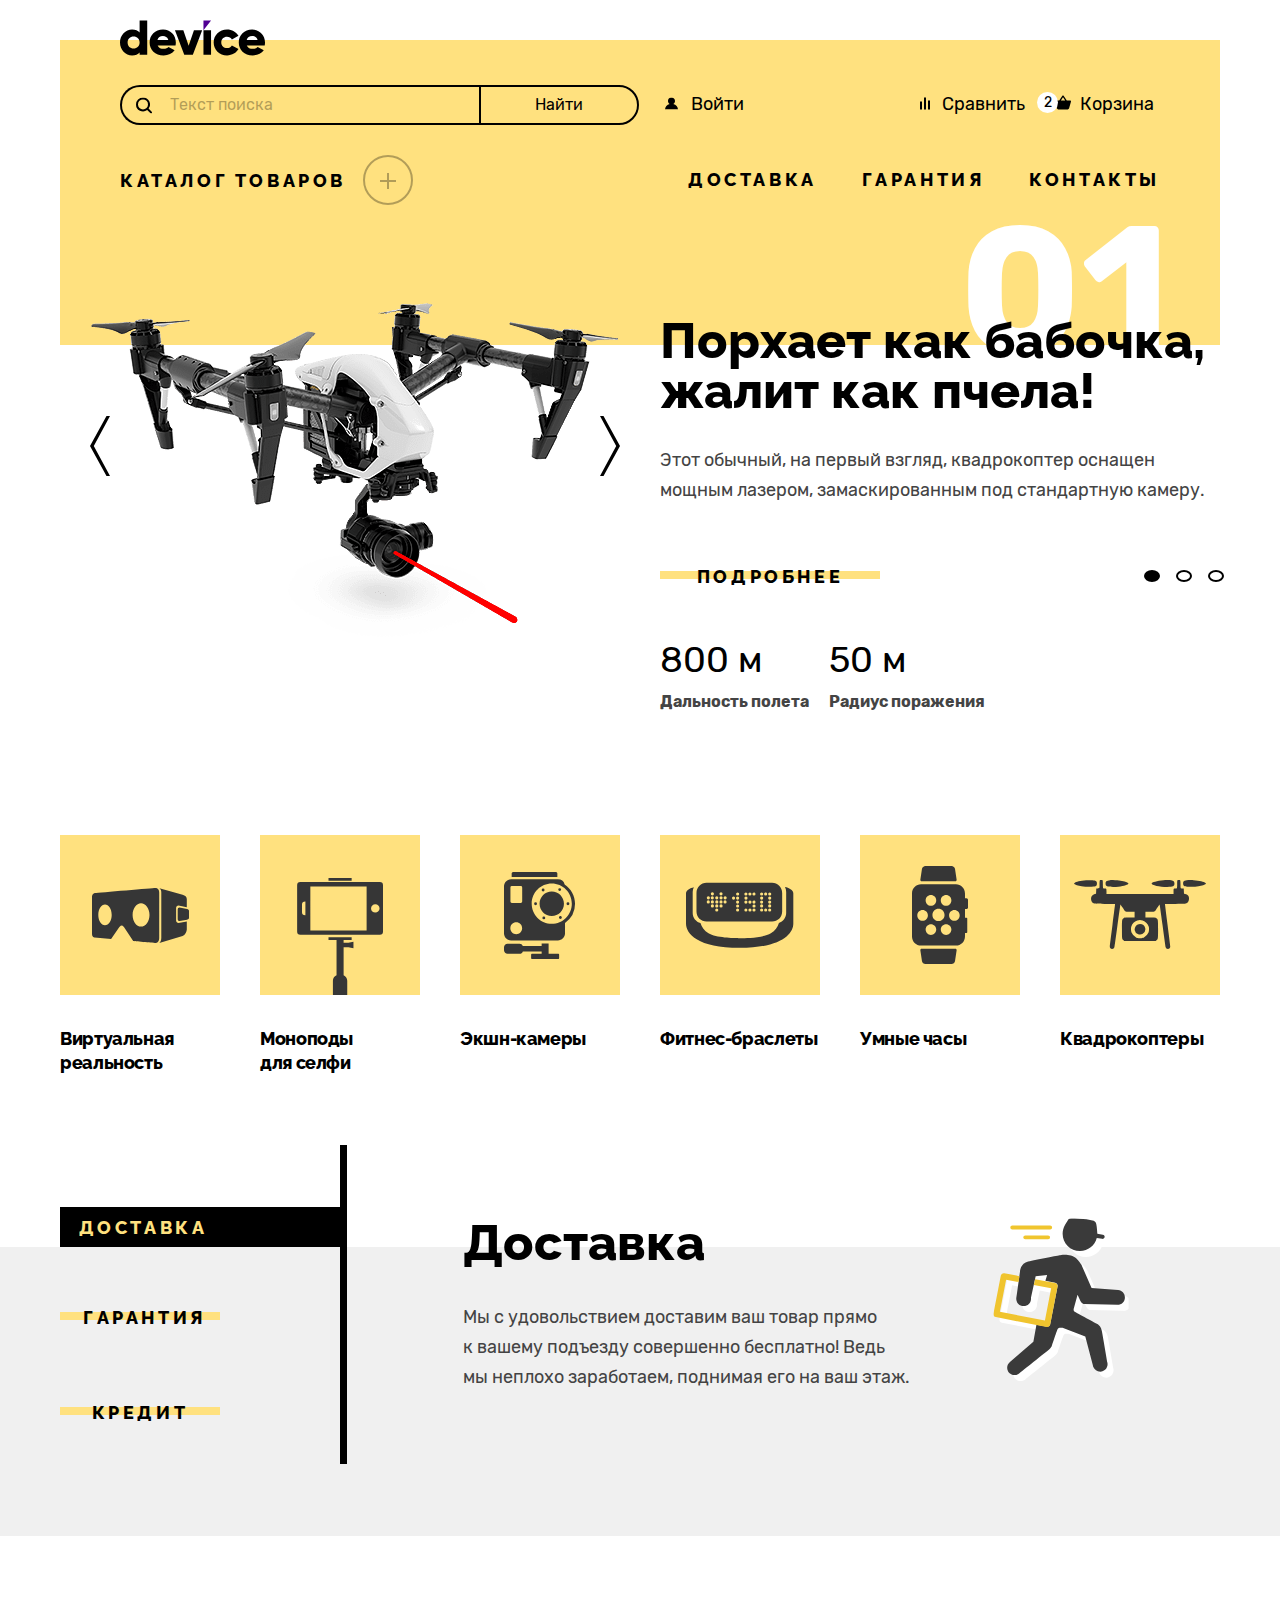
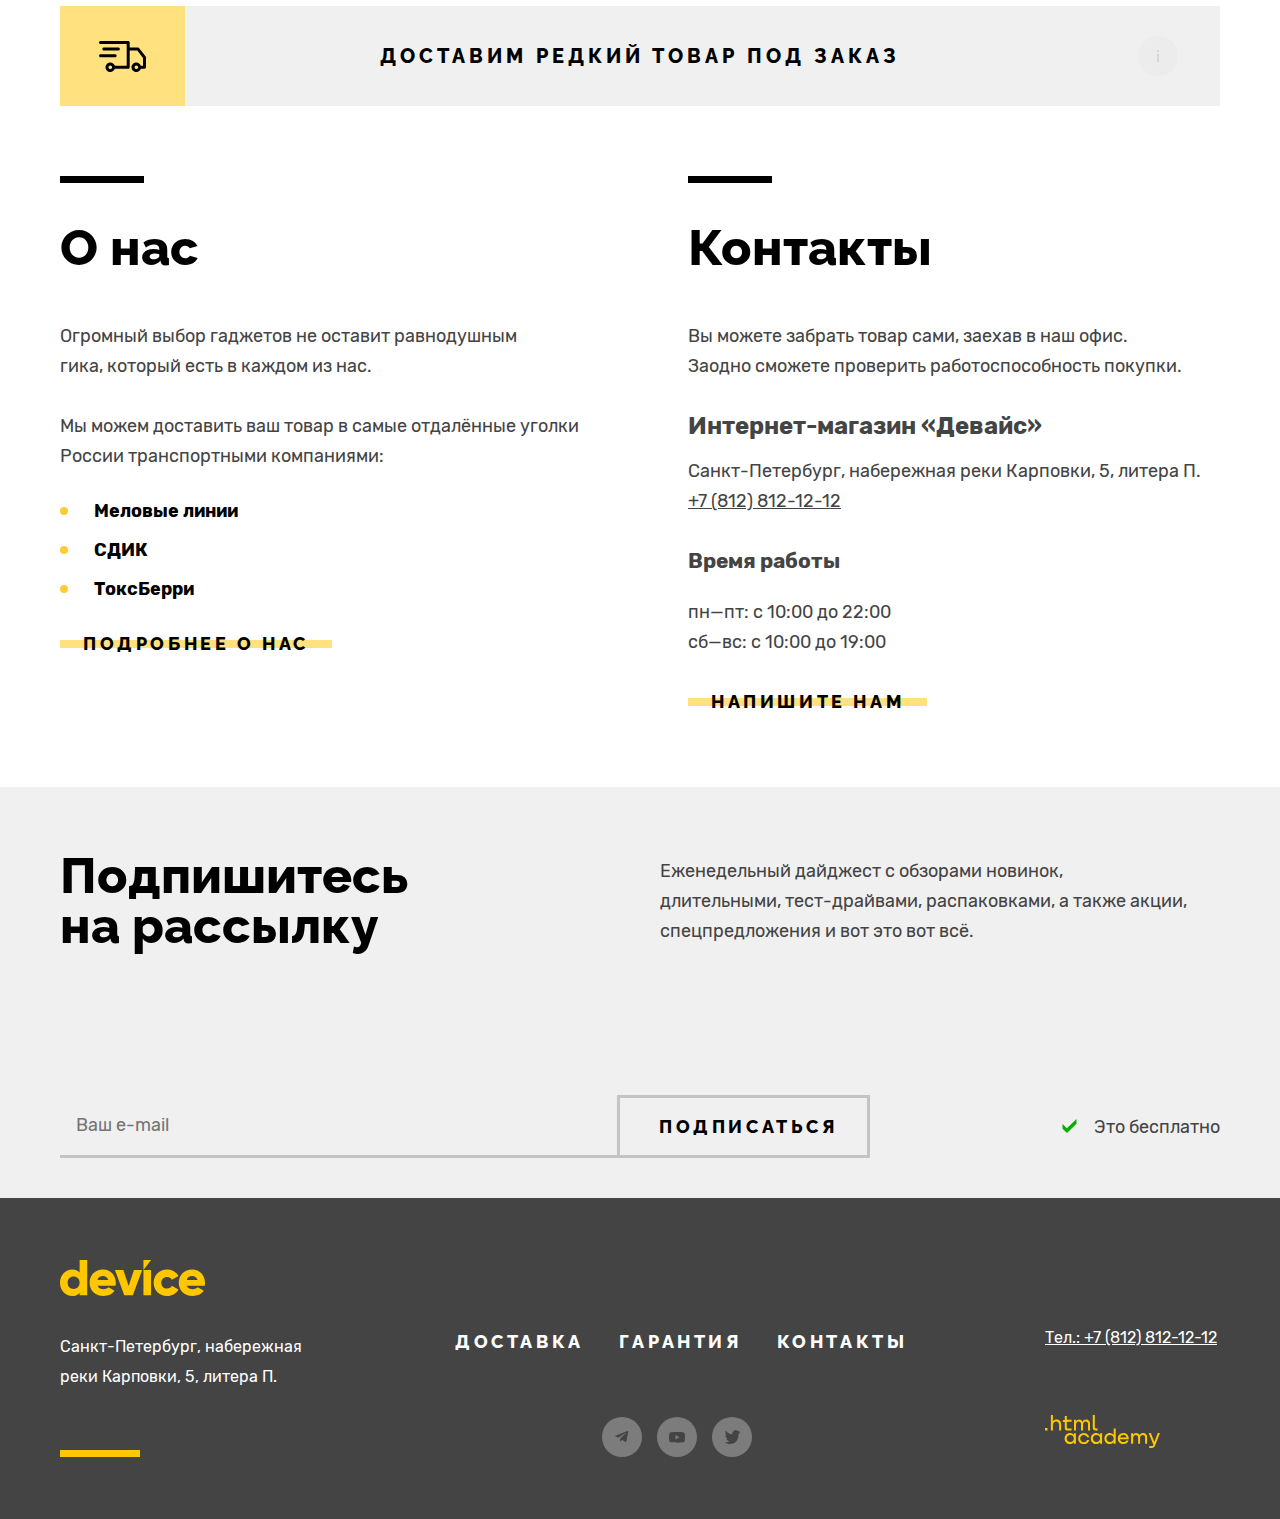
==== index.html @ 8441227b "Добавляет окончательное оформление слайдера" ====
<!DOCTYPE html>
<html lang="ru">

  <head>
    <meta charset="utf-8">
    <title>HTML Academy: Девайс</title>
    <link rel="stylesheet" href="styles/styles.css">
  </head>

  <body>
    <!-- Header -->
    <header class="page-header">
      <a class="header-logo-link" tabindex="1">
        <img class="page-header-logo" src="images/header/logo.svg" width="145" height="36"
          alt="Логотип Device.">
      </a>
      <nav class="navigation">
        <ul class="navigation-list reset-list">
          <li class="navigation-item navigation-search">
            <label tabindex="2">
              <input class="navigation-input-search" type="search" tabindex="-1" placeholder="Текст поиска">
            </label>
            <a class="search-link" href="#"><span class="search-link-text">Найти</span></a>
          </li>
          <li class="navigation-item navigation-login">
            <ul class="login">
              <li class="navigation-item">
                <a class="name-login"  href="#">Войти</a>
              </li>
              <li class="navigation-item">
                <a class="visually-hidden login-escape" href="#">Выйти</a>
              </li>
            </ul>
          </li>
          <li class="navigation-item navigation-capabilities">
            <ul class="user-capabilities">
              <li class="navigation-item">
                <a class="navigation-link compare-icon" href="#">Сравнить</a>
              </li>
              <li class="navigation-item">
                <button class="shop-cart-user" type="button">Корзина</button>
              </li>
            </ul>
        </ul>
        <ul class="navigation-list reset-list">
          <li class="navigation-item">
            <button class="product-catalog" type="button">Каталог товаров<span class="sub-catalog"></span></button>
          </li>
          <li class="navigation-item">
            <ul class="navigation-list-advantages reset-list">
              <li class="navigation-item">
                <a class="navigation-link" href="#">Доставка</a>
              </li>
              <li class="navigation-item">
                <a class="navigation-link" href="#">Гарантия</a>
              </li>
              <li class="navigation-item">
                <a class="navigation-link" href="#">Контакты</a>
              </li>
            </ul>
          </li>
        </ul>
      </nav>
    </header>
    <!-- Main -->
    <main class="main-index">
      <div class="main-container">
        <h1 class="visually-hidden">Интернет-магазин «Девайс»</h1>
        <!-- Gallery -->
        <section class="gallery">
          <h2 class="visually-hidden">Рекомендуемые устройства</h2>
          <div class="gallery-item">
            <span class="gallery-item-number">01</span>
            <div class="device">
              <button class="slider-button slider-prev" type="button">
                <span class="visually-hidden">Предыдущее фото</span>
              </button>
              <img class="slider-image" src="images/slider/quadrocopter.png" width="560" height="560"
                alt="квадрокоптер оснащен мощным лазером, замаскированным под стандартную камеру.">
              <button class="slider-button slider-next" type="button">
                <span class="visually-hidden">Следующее</span>
              </button>
            </div>
            <div class="slider-description">
              <h3 class="visually-hidden"> Квадрокоптер оснащен мощным лазером</h3>
              <b class="gallery-image-title">Порхает как бабочка, жалит как пчела!</b>
              <p class="gallery-image-description">Этот обычный, на первый взгляд, квадрокоптер оснащен мощным лазером,
                замаскированным под стандартную камеру.
              </p>
              <div class="block-more-detailed">
                <button class="button button-more-detailed" type="button">Подробнее</button>
                <ol class="slider-pagination">
                  <li class="slider-pagination-item">
                    <button class="slider-pagination-button slider-pagination-button-active" type="button">
                      <span class="visually-hidden">1 фото</span>
                    </button>
                  </li>
                  <li class="slider-pagination-item">
                    <button class="slider-pagination-button" type="button">
                      <span class="visually-hidden">2 фото</span>
                    </button>
                  </li>
                  <li class="slider-pagination-item">
                    <button class="slider-pagination-button" type="button">
                      <span class="visually-hidden">3 фото</span>
                    </button>
                  </li>
                </ol>
              </div>
              <dl class="characteristics-device">
                <dt>Дальность полета</dt>
                <dd>800 м</dd>
                <dt>Радиус поражения</dt>
                <dd>50 м</dd>
              </dl>
            </div>
          </div>
          <div class="gallery-item visually-hidden">
            <span class="gallery-item-number">02</span>
            <div class="device">
              <button class="slider-button slider-prev" type="button">
                <span class="visually-hidden">Предыдущее фото</span>
              </button>
              <img class="slider-image" src="images/slider/smart-watch.png" width="560" height="560"
                alt="Фитнес браслет.">
              <button class="slider-button slider-next" type="button">
                <span class="visually-hidden">Следующее</span>
              </button>
            </div>
            <div class="slider-description">
              <h3 class="visually-hidden">Фитнес-браслет</h3>
              <b class="gallery-image-title">Худеем<br>правильно!</b>
              <p class="gallery-image-description">Мотивирующие фитнес-браслеты помогут найти в себе силы не пропускать
                занятия и соблюдать диету.
              </p>
              <div class="block-more-detailed">
                <button class="button button-more-detailed" type="button">Подробнее</button>
                <ol class="slider-pagination">
                  <li class="slider-pagination-item">
                    <button class="slider-pagination-button " type="button">
                      <span class="visually-hidden">1 фото</span>
                    </button>
                  </li>
                  <li class="slider-pagination-item">
                    <button class="slider-pagination-button slider-pagination-button-active" type="button">
                      <span class="visually-hidden">2 фото</span>
                    </button>
                  </li>
                  <li class="slider-pagination-item">
                    <button class="slider-pagination-button" type="button">
                      <span class="visually-hidden">3 фото</span>
                    </button>
                  </li>
                </ol>
              </div>
              <dl class="characteristics-device">
                <dt>Без подзарядки</dt>
                <dd>48 часов</dd>
              </dl>
            </div>
          </div>
          <div class="gallery-item visually-hidden">
            <span class="gallery-item-number">03</span>
            <div class="device">
              <button class="slider-button slider-prev" type="button">
                <span class="visually-hidden">Предыдущее фото</span>
              </button>
              <img class="slider-image" src="images/slider/selfie-stick.png" alt="Длинная складная палка для селфи.">
              <button class="slider-button slider-next" type="button">
                <span class="visually-hidden">Следующее</span>
              </button>
            </div>
            <div class="slider-description">
              <h3 class="visually-hidden">Селфи-палка</h3>
              <b class="gallery-image-title">Делай селфи,<br>как Бен Стиллер! </b>
              <p class="gallery-image-description">Самая длинная палка для селфи доступна в нашем магазине. Восемь
                (Восемь, Карл!) метров длиной и весом всего 5 кг.
              </p>
              <div class="block-more-detailed">
                <button class="button button-more-detailed" type="button">Подробнее</button>
                <ol class="slider-pagination">
                  <li class="slider-pagination-item">
                    <button class="slider-pagination-button" type="button">
                      <span class="visually-hidden">1 фото</span>
                    </button>
                  </li>
                  <li class="slider-pagination-item">
                    <button class="slider-pagination-button" type="button">
                      <span class="visually-hidden">2 фото</span>
                    </button>
                  </li>
                  <li class="slider-pagination-item">
                    <button class="slider-pagination-button slider-pagination-button-active" type="button">
                      <span class="visually-hidden">3 фото</span>
                    </button>
                  </li>
                </ol>
              </div>
              <dl class="characteristics-device">
                <dt>Длина палки</dt>
                <dd>8,5 м</dd>
                <dt>Вес палки</dt>
                <dd>5 кг</dd>
                <dt>Материал</dt>
                <dd>Карбон</dd>
              </dl>
            </div>
          </div>
        </section>
      </div>
      <div class="main-container">
        <h2 class="visually-hidden">Услуги</h2>
        <!-- Service list -->
        <ul class="service-list reset-list">
          <li class="service-item">
            <a class="service-link" href="#">
              <span class="glasses-virtual-reallity box"></span>
              <span class="service-name">Виртуальная реальность</span>
            </a>
          </li>
          <li class="service-item">
            <a class="service-link" href="#">
              <span class="selfie-stick box"></span>
              <span class="service-name">Моноподы<br>для селфи</span>
            </a>
          </li>
          <li class="service-item">
            <a class="service-link" href="#">
              <span class="action-camera box"></span>
              <span class="service-name">Экшн-камеры</span>
            </a>
          </li>
          <li class="service-item">
            <a class="service-link" href="#">
              <span class="fitness-bracelet box"></span>
              <span class="service-name">Фитнес-браслеты</span>
            </a>
          </li>
          <li class="service-item">
            <a class="service-link" href="#">
              <span class="watch box"></span>
              <span class="service-name">Умные часы</span>
            </a>
          </li>
          <li class="service-item">
            <a class="service-link" href="#">
              <span class="quadrocopter box"></span>
              <span class="service-name">Квадрокоптеры</span>
            </a>
          </li>
        </ul>
      </div>

      <!-- Advantages list-->
      <section class="advantages">
        <div class="wrapper">
          <ul class="advantages-list reset-list">
            <li class="advantages-item ">
              <button class="button button-active" type="button">Доставка</button>
            </li>
            <li class="advantages-item ">
              <button class="button button-advantages" type="button">Гарантия</button>
            </li>
            <li class="advantages-item">
              <button class="button button-advantages" type="button">Кредит</button>
            </li>
          </ul>
          <div class="advantages-description">
            <div class="advantages-all-text">
              <h3 class="advantages-title">Доставка</h3>
              <p class="advantages-text">Мы с удовольствием доставим ваш товар прямо<br>
                к вашему подъезду совершенно бесплатно! Ведь<br>
                мы неплохо заработаем, поднимая его на ваш этаж.</p>
            </div>
            <img class="advantages-image-delivery" src="images/delivery-man.svg" width="136" height="164"
              alt="Стремимся доставить ваш товар в кратчайшие сроки.">
          </div>
          <div class="advantages-description visually-hidden">
            <h3 class="advantages-title">Гарантия</h3>
            <p class="advantages-text">Если из-за возгорания купленного у нас товара у вас
              сгорит дом — не переживайте, мы выдадим вам новый.
              Товар, не дом, конечно же.</p>
            <img class="advantages-image" src="images/warranty.svg" alt="Гарантируем бесплатную замену товара.">
          </div>
          <div class="advantages-description visually-hidden">
            <h3 class="advantages-title">Кредит</h3>
            <p class="advantages-text">Залезть в долговую яму стало проще! Кредитные консультанты подберут для вас
              наиболее выгодные условия кредита. Выгодные для банка, разумеется.</p>
            <img class="advantages-image" src="images/credit.svg" alt="Товар вы можете взять в кредит.">
          </div>
        </div>

      </section>
      <div class="main-container">
        <h2 class="visually-hidden">Доставка товара</h2>
        <button class="button button-delivery" type="button">
          <span class="icon-delivery-car"></span>
          <span class="delivery-text">Доставим редкий товар под заказ</span>
          <span class="icon-explation"></span>
        </button>
        <div class="container-info">
          <section class="about-us">
            <h2 class="about-us-title">О нас</h2>
            <p class="about-us-description">
              Огромный выбор гаджетов не оставит равнодушным<br>гика, который есть в каждом из нас.
            </p>
            <p class="about-us-description">
              Мы можем доставить ваш товар в самые отдалённые уголки России транспортными компаниями:
            </p>
            <ul class="transport-company-list">
              <li class="transport-company-item">
                <span class="transport-company-name">Меловые линии</span>
              </li>
              <li class="transport-company-item">
                <span class="transport-company-name">СДИК</span>
              </li>
              <li class="transport-company-item">
                <span class="transport-company-name">ТоксБерри</span>
              </li>
            </ul>
            <a class="about-us-link" href="#">Подробнее о нас</a>
          </section>
          <!-- Contact -->
          <section class="contacts">
            <h2 class="contact-title">Контакты</h2>
            <p class="contact-description">Вы можете забрать товар сами, заехав в наш офис.<br>
              Заодно сможете проверить работоспособность покупки. </p>
            <h3 class="contact-subtitle">Интернет-магазин «Девайс»</h3>
            <address class="contact-addres">
              <a class="contact-addres-text">Санкт-Петербург, набережная реки Карповки, 5, литера П.</a>
              <a class="contact-phone" href="tel:78128121212">+7 (812) 812-12-12</a>
            </address>
            <h3 class="contacts-subtitle">Время работы</h3>
            <ul class="contact-schedule">
              <li class="contact-schedule-item">пн—пт: с 10:00 до 22:00</li>
              <li class="contact-schedule-item">сб—вс: с 10:00 до 19:00</li>
            </ul>
            <a class="contact-link" href="#">Напишите нам</a>
          </section>
        </div>
      </div>

      <section class="mailing">
        <div class="mailing-description wrapper">
          <h2 class="mailing-title">Подпишитесь на рассылку</h2>
          <p class="mailing-text">Еженедельный дайджест с обзорами новинок,<br>длительными,
            тест-драйвами, распаковками, а также акции, спецпредложения и вот это вот всё.</p>
        </div>
        <div class="submit-email wrapper">
          <form class="mailing-form" action="https://echo.htmlacademy.ru/" method="post">
            <label>
              <input class="input-email" type="email" name="user-mail" placeholder="Ваш e-mail">
            </label>
            <button class="button button-subscribe" type="submit">Подписаться</button>
          </form>
          <span class="signature-free">Это бесплатно</span>
        </div>
      </section>
    </main>
    <!-- footer -->
    <footer class="page-footer">
      <div class="page-footer-container">

        <section class="footer-contacts">
          <h2 class="page-footer-title visually-hidden">Контакты</h2>
          <a class="footer-logo-link" tabindex="0">
            <img class="page-footer-logo" src="images/foooter/footer-logo.svg"  width="145" height="36"
              alt="Логотип Device.">
          </a>
          <address class="contact-addres">
            <a class="contact-address-text">Санкт-Петербург, набережная реки Карповки, 5, литера П.</a>
          </address>
        </section>
        <section class="page-footer-advantages">
          <h2 class="page-footer-title visually-hidden">Преимущества</h2>
          <ul class="footer-advantages-list reset-list">
            <li class="footer-advantages-item">
              <a class="page-footer-link" href="#" >Доставка</a>
            </li>
            <li class="footer-advantages-item">
              <a class="page-footer-link" href="#" >Гарантия</a>
            </li>
            <li class="footer-advantages-item">
              <a class="page-footer-link" href="#" >Контакты</a>
            </li>
          </ul>
          <ul class="footer-social-list reset-list">
            <li class="footer-social-item">
              <a class="footer-telegram footer-social"  href="https://t.me/htmlacademy">
                <span class="visually-hidden">Telegram</span>
              </a>
            </li>
            <li class="footer-social-item">
              <a class="footer-youtube footer-social" href="https://www.youtube.com/user/htmlacademyru">
                <span class="visually-hidden">Youtube</span>
              </a>
            </li>
            <li class="footer-social-item">
              <a class="footer-twitter footer-social" href="https://twitter.com/htmlacademy_ru">
                <span class="visually-hidden">Twitter</span>
              </a>
            </li>
          </ul>
        </section>
        <section class="footer-contacts-phone">
          <h2 class="page-footer-title visually-hidden">Наш номер телефона</h2>
          <address class="footer-contact-addres">
            <a class="footer-contact-phone" href="tel:78128121212">Тел.: +7 (812) 812-12-12</a>
          </address>
          <a class="logo-htmlacademy-link" href="https://htmlacademy.ru/" >
            <svg width="115" height="33" xmlns="http://www.w3.org/2000/svg">
              <path
                d="M0 12.9v2.6h2.5v-2.6H0ZM11.6 4.5c-1.6 0-2.8.7-3.6 1.7h-.1V0h-2v15.5h2v-5.3c0-2.1 1.3-3.6 3.3-3.6 1.8 0 2.9 1.4 2.9 3.2v5.7h2V9.4c.1-3-1.8-4.9-4.5-4.9ZM26.6 4.8h-4.8V1.1h-2v3.8h-1.9v2h1.9v6c0 1.7 1 2.7 2.7 2.7h4.1v-2h-3.7c-.7 0-1.1-.4-1.1-1.1V6.8h4.8v-2ZM41.1 4.6c-1.6 0-2.9.8-3.5 2.1h-.1a3.7 3.7 0 0 0-3.4-2.1c-1.4 0-2.5.8-3.1 1.8h-.1V4.8H29v10.6h2V10c0-2 1-3.5 2.6-3.5 1.5 0 2.4 1 2.4 2.6v6.3h2V9.8c0-2.4 1.4-3.3 2.6-3.3 1.5 0 2.4 1 2.4 2.6v6.3h2V8.9c.1-2.5-1.4-4.3-3.9-4.3ZM47.8 12.7c0 1.7 1 2.7 2.8 2.7h2v-2h-1.7c-.7 0-1.1-.4-1.1-1.1V0h-2v12.7ZM28.9 19.7a4.9 4.9 0 0 0-3.9-1.8c-3.1 0-5.4 2.3-5.4 5.6s2.3 5.6 5.4 5.6c1.8 0 3-.8 3.8-1.9h.1v1.6h2V18.2h-2v1.5Zm-3.6 7.4a3.5 3.5 0 0 1-3.6-3.6c0-2 1.4-3.6 3.6-3.6s3.6 1.6 3.6 3.6c0 1.9-1.4 3.6-3.6 3.6ZM44.2 22c-.5-2.4-2.6-4.1-5.4-4.1a5.4 5.4 0 0 0-5.6 5.6c0 3.1 2.2 5.6 5.6 5.6 2.8 0 4.9-1.8 5.4-4.2h-2.1a3.4 3.4 0 0 1-3.3 2.3 3.5 3.5 0 0 1-3.6-3.6c0-2 1.4-3.6 3.6-3.6 1.6 0 2.8 1 3.3 2.2h2.1V22ZM55.1 19.7a4.9 4.9 0 0 0-3.9-1.8c-3.1 0-5.4 2.3-5.4 5.6s2.3 5.6 5.4 5.6c1.8 0 3-.8 3.8-1.9h.1v1.6h2V18.2h-2v1.5Zm-3.6 7.4a3.5 3.5 0 0 1-3.6-3.6c0-2 1.4-3.6 3.6-3.6s3.6 1.6 3.6 3.6c0 1.9-1.5 3.6-3.6 3.6ZM68.7 19.8a5 5 0 0 0-3.9-1.9c-3.1 0-5.4 2.3-5.4 5.6s2.2 5.6 5.4 5.6c1.7 0 3-.8 3.8-1.8h.1v1.5h2V13.4h-2v6.4Zm-3.6 7.3a3.5 3.5 0 0 1-3.6-3.6c0-2 1.4-3.6 3.6-3.6s3.6 1.6 3.6 3.6c-.1 2-1.5 3.6-3.6 3.6ZM78.3 17.9a5.4 5.4 0 0 0-5.5 5.6c0 3 2.1 5.6 5.5 5.6 2.5 0 4.5-1.3 5.2-3.6h-2.1c-.5 1-1.6 1.6-3 1.6-1.9 0-3.3-1.3-3.4-2.9h8.8c.2-3.6-2-6.3-5.5-6.3Zm0 1.9c1.7 0 3 1 3.3 2.6h-6.5a3.2 3.2 0 0 1 3.2-2.6ZM98.2 17.9a4 4 0 0 0-3.6 2h-.1c-.6-1.2-1.8-2-3.4-2-1.4 0-2.5.7-3.1 1.8v-1.5h-1.9v10.6h2v-5.4c0-2 1-3.4 2.6-3.5 1.5 0 2.4 1 2.4 2.6v6.3h2v-5.6c0-2.4 1.4-3.3 2.6-3.3 1.5 0 2.4 1 2.4 2.6v6.3h2v-6.5c.1-2.6-1.4-4.4-3.9-4.4ZM109.4 27l-3.6-8.9h-2.2l4.8 11.6c-.3.9-.7 1.2-1.7 1.2h-2.5v2h2.5c1.8 0 2.8-.8 3.5-2.6l4.7-12.2h-2.1l-3.4 8.9Z" />
            </svg>
          </a>
        </section>
      </div>
    </footer>
  </body>

</html>
---- styles/styles.css ----
@font-face {
  font-family: "Rubik";
  src: url("../fonts/rubik/rubik-400.woff2") format("woff2");
  font-style: normal;
  font-weight: 400;
  font-display: swap;
}

@font-face {
  font-family: "Rubik";
  src: url("../fonts/rubik/rubik-700.woff2") format("woff2");
  font-style: normal;
  font-weight: 700;
  font-display: swap;
}

@font-face {
  font-family: "Raleway";
  src: url("../fonts/raleway/raleway-800.woff2") format("woff2");
  font-style: normal;
  font-weight: 800;
  font-display: swap;
}

html {
  height: 100%;
}

body {
  margin: 0;
  display: flex;
  flex-direction: column;
  min-height: 100%;
  font-family: "Rubik", sans-serif;
  font-size: 18px;
  line-height: 30px;
  color: #000000;
  background-color: #ffffff;
}

.visually-hidden {
  position: absolute;
  width: 1px;
  height: 1px;
  margin: -1px;
  padding: 0;
  border: 0;
  clip: rect(0 0 0 0);
  overflow: hidden;
}


/* Page header */
.page-header {
  margin-top: 40px;
  margin-left: auto;
  margin-right: auto;
  color: #000000;
  background-color: #ffe17f;
}

.page-header-catalog {
  margin-top: 40px;
  margin-left: auto;
  margin-right: auto;
  min-height: 186px;
  color: #000000;
  background-color: #ffe17f;
}

.header-logo-link {
  margin-top: -20px;
  margin-left: 60px;
  margin-bottom: 20px;
  margin-right: auto;
  display: block;
  width: 145px;
  cursor: pointer;
}

.header-logo-link:hover {
  opacity: 0.6;
}

.header-logo-link:focus {
  outline: solid 2px #AF4FFF;
  outline-offset: 2px;
}

.header-logo-link:active {
  opacity: 0.3;
}

/* Navigation */
.navigation {
  width: 1040px;
  display: flex;
  flex-direction: column;
  margin: 0 auto;
  padding: 0 60px;
}


.navigation-list {
  width: 100%;
  display: flex;
  flex-direction: row;
  justify-content: space-between;
  align-items: baseline;
}

.navigation-list:first-of-type {
  margin-bottom: 30px;
}

.navigation-list:last-of-type {
  height: 50px;
  align-items: center;
}

.navigation-item {
  line-height: 21px;
}

.navigation-list-advantages {
  width: 472px;
  display: flex;
  flex-direction: row;
  justify-content: space-between;
}

.navigation-list-advantages .navigation-link {
  width: 73px;
  text-transform: uppercase;
  letter-spacing: 0.2em;
}

.navigation-login {
  width: 230px;
}

.name-login {
  padding-left: 27px;
  line-height: 30px;
  color: #000000;
  text-decoration: none;
  background-image: url("../images/header/enter.svg");
  background-repeat: no-repeat;
  background-position: 0 center;
}

.name-login:hover {
  opacity: 0.6;
}

.name-login:focus {
  outline: none;
  box-shadow: 0 0 0 2px #AF4FFF;
}

.name-login:active {
  opacity: 0.3;
}

.login-escape {
  opacity: 0.3;
  text-decoration: none;
  margin-left: auto;
  bottom: 0;
}

.login-escape:focus {
  outline: solid 2px #AF4FFF;
  outline-offset: 2px;
}

.navigation-capabilities {
  width: 240px;
}

.login,
.user-capabilities {
  margin: 0;
  padding: 0;
  display: flex;
  flex-direction: row;
  list-style: none;
  justify-content: space-between;
  align-items: baseline;
}

.compare-icon {
  padding-left: 22px;
  line-height: 30px;
  background-image: url("../images/header/compare.svg");
  background-repeat: no-repeat;
  background-position: 0 center;
}

.navigation-link {
  font-family: "Raleway", sans-serif;
  font-weight: 800;
  align-items: center;
  text-decoration: none;
  color: #000000;
}

.navigation-link:hover {
  opacity: 0.6;
}

.navigation-link:focus {
  outline: solid 2px #AF4FFF;
  outline-offset: 2px;
}

.navigation-link:active {
  opacity: 0.3;
}

.navigation-search {
  width: 517px;
  display: flex;
}

.navigation-input-search {
  width: 359px;
  height: 40px;
  padding-top: 8px;
  padding-left: 48px;
  padding-bottom: 8px;
  box-sizing: border-box;
  border: 2px solid #000000;
  border-radius: 50px 0 0 50px;
  background-color: #ffe17f;
  background-image: url("../images/header/search.svg");
  background-repeat: no-repeat;
  background-position: 14px 10px;
  border-right: 0;
}

.navigation-input-search::placeholder {
  font-family: 'Rubik' , sans-serif;
  font-weight: 400;
  font-size: 16px;
  line-height: 20px;
  color: #000000;
  opacity: 0.3;
}

.navigation-input-search:focus {
  outline: none;
}

.navigation-search label:focus {
  outline: solid 2px #AF4FFF;
  outline-offset: 2px;
}

.search-link {
  display: block;
  height: 40px;
  width: 160px;
  text-decoration: none;
  text-align: center;
  position: relative;
  flex-shrink: 0;
}

.search-link-text {
  position: absolute;
  left: 0;
  font-family: "Rubik", sans-serif;
  font-weight: 400;
  font-size: 16px;
  line-height: 20px;
  color: #000000;
  width: 160px;
  height: 40px;
  padding: 8px 54px;
  box-sizing: border-box;
  border: 2px solid #000000;
  border-radius: 0 50px 50px 0;
}


.search-link-text:hover {
  color: #ffffff;
  background-color: #000000;
}

.search-link:focus {
  outline: solid 2px #AF4FFF;
  outline-offset: 2px ;
}

.search-link:active .search-link-text{
  color:rgba(255, 255, 255, 0.3)
}

.navigation-list:first-of-type .navigation-link {
  font-family: "Rubik", sans-serif;
  font-weight: 400;
}

.shop-cart-user {
  font-family: "Rubik", sans-serif;
  font-size: 18px;
  line-height: 30px;
  height: 30px;
  font-weight: 400;
  text-transform: capitalize;
  border: 0;
  position: relative;
  cursor: pointer;
  padding-left: 43px;
  background-image: url("../images/header/cart.svg");
  background-repeat: no-repeat;
  background-position: 18px center;
}

.shop-cart-user::before {
  content: "2";
  position: absolute;
  font-size: 14px;
  width: 21px;
  height: 21px;
  line-height: 21px;
  background-color: #ffffff;
  border-radius: 50%;
  left: 0;
  top: calc((30px - 21px)/2) ;
}

.shop-cart-user:hover {
  opacity: 0.6;
}

.shop-cart-user:focus {
  outline: solid 2px #AF4FFF;
  outline-offset: 2px;
}

.shop-cart-user:active {
  opacity: 0.3;
}

.product-catalog {
  font-family: "Raleway", sans-serif;
  font-size: 18px;
  box-sizing: border-box;
  width: 293px;
  height: 50px;
  padding: 15px 0;
  margin: 0;
  letter-spacing: 0.2em;
  text-align: start;
  position: relative;
}

.product-catalog:hover::after {
  opacity: 1;
}

.product-catalog:hover .sub-catalog {
  opacity: 1;
}

.product-catalog::after {
  content: "";
  position: absolute;
  width: 50px;
  height: 50px;
  box-sizing: border-box;
  top: 0;
  right: 0;
  border: solid 2px #000000;
  border-radius: 50%;
  opacity: 0.3;
}

.sub-catalog {
  opacity: 0.3;
}

.sub-catalog::after {
  content: "";
  position: absolute;
  width: 16px;
  height: 2px;
  top: 25px;
  right: 17px;
  background-color: #000000;
}

.sub-catalog::before {
  content: "";
  position: absolute;
  width: 16px;
  height: 2px;
  top: 25px;
  right: 17px;
  background-color: #000000;
  transform: rotate(90deg);
}


.product-catalog:focus {
  outline: solid 2px #AF4FFF;
  outline-offset: 2px;
}

/* Gallery */
.gallery-item-number {
  position: absolute;
  z-index: -1;
  color: #ffffff;
  background-color: #ffe17f;
  width: 1040px;
  padding-top: 19px;
  padding-left: 70px;
  padding-right: 50px;
  text-align: end;
  vertical-align: bottom;
  font-size: 180px;
  font-weight: 700;
  line-height: 135px;
  height: 121px;
}

.gallery {
  margin: 0;
  margin-bottom: 70px;
  padding: 0;
  width: 1160px;
}

.slider-button {
  width: 20px;
  height: 60px;
  align-self: center;
  position: absolute;
  cursor: pointer;
  margin-top: 211px;
  margin-bottom: 289px;
}

.slider-button:hover {
  opacity: 0.6;
}

.slider-button:focus {
  outline: solid 2px #AF4FFF;
  outline-offset: 2px;
}

.slider-button:active {
  opacity: 0.3;
}

.slider-prev {
  margin-left: 30px;
  background-image: url("../images/slider/arrow-prev.svg");
}

.slider-next {
  margin-left: 540px;
  background-image: url("../images/slider/arrow-next.svg");
}

.gallery-image-title {
  display: block;
  font-family: "Raleway", sans-serif;
  font-weight: 800;
  font-size: 50px;
  line-height: 50px;
  width: 560px;
  margin-top: 0;
  margin-bottom: 29px;
  padding: 0;
}

.gallery-item {
  display: flex;
  justify-content: space-between;
  width: 1160px;
}

.slider-description {
  width: 560px;
  margin-top: 111px;
  display: flex;
  flex-direction: column;
  align-items: flex-start;
}

.device {
  width: 560px;
  height: 560px;
  display: flex;
}

.gallery-image-description {
  margin-top: 0;
  margin-bottom: 51px;
  color: #444444;
}

.button-more-detailed {
  font-family: "Raleway", sans-serif;
  font-weight: 800;
  font-size: 18px;
  line-height: 21px;
  height: 40px;
  width: 220px;
  text-decoration: none;
  text-transform: uppercase;
  color: #000000;
  letter-spacing: 0.2em;
  padding: 8px 23px;
  position: relative;
}


.button-more-detailed::before {
  content: "";
  width: 100%;
  height: 8px;
  left: 0;
  top: 15px;
  position: absolute;
  background-color: #ffe17f;
  z-index: -1;
}

.button-more-detailed:hover::before  {
  height: 40px;
  top: 0;
}

.button-more-detailed:focus {
  outline: solid 2px #AF4FFF;
}

.button-more-detailed:active::before {
  background-color: #FFCC33;
}

.block-more-detailed {
  display: flex;
  width: 100%;
  flex-direction: row;
  align-items: baseline;
  justify-content: space-between;
  margin-bottom: 49px;
}

.slider-pagination {
  display: flex;
  justify-self: center;
  padding: 0;
  margin-top: auto;
  margin-bottom: auto;
  list-style-type: none;
}

.slider-pagination-item {
  margin-top: auto;
  width: 12px;
  height: 12px;
  margin-right: 20px;
  margin-bottom: auto;
}

.slider-pagination-item:last-child {
  margin-right: 0;
}


.slider-pagination-button {
  position: absolute;
  width: 12px;
  height: 12px;
  border: 2px solid #000000;
  background-color: #ffffff;
  border-radius: 50%;
  cursor: pointer;
}

.slider-pagination-button-active {
  background-color: #000000;
}

.slider-pagination-button:hover{
  opacity: 0.6;
}

.slider-pagination-item:focus-within  {
  outline: solid 2px #AF4FFF;
  outline-offset: 2px;
}

.slider-pagination-item:focus-within .slider-pagination-button {
  outline: none;
}

.slider-pagination-button:active{
  opacity: 0.3;
}

.characteristics-device {
  margin: 0;
  display: grid;
  row-gap: 12px;
  column-gap: 20px;
  justify-items: flex-start;
}

.characteristics-device dd{
  margin: 0;
  font-size: 36px;
  line-height: 30px;
  grid-row: 1/2;
}

.characteristics-device dt {
  font-size: 16px;
  color: #444444;
  font-weight: 700;
  grid-row: 2/3;
}

/* Service */
.service-list {
  display: flex;
  flex-direction: row;
  justify-content: space-between;
  width: 1160px;
  margin-bottom: 70px;
}

.service-item {
  width: 160px;
}


.service-link {
  display: flex;
  flex-direction: column;
  text-decoration: none;
}



/* <-- Service items : ...-->*/
.box  {
  background-color: #ffe17f;
  width: 160px;
  height: 160px;
  background-repeat: no-repeat;
  background-position: center;
  margin-bottom: 32px;
}

.box:hover {
  background-color: #FFC700;
}

.service-link:focus {
  outline: solid 2px #AF4FFF;
  outline-offset: 2px;
}

.service-item:active {
  opacity: 0.3;
}
.glasses-virtual-reallity {
  background-image: url("../images/glasses-virtual-reallity.svg");
}

.selfie-stick {
  background-position: bottom;
  background-image: url("../images/selfie-stick.svg");
}

.action-camera {
  background-image: url("../images/action-camera.svg");
}

.fitness-bracelet {
  background-image: url("../images/fitness-bracelet.svg");
}

.watch {
  background-image: url("../images/watch.svg");
}

.quadrocopter {
  background-image: url("../images/quadrocopter.svg");
}

.service-name {
  font-family: "Raleway", sans-serif;
  font-weight: 800;
  font-size: 18px;
  line-height: 24px;
  color: #000000;
  background-color: #ffffff;
  letter-spacing: -0.02em;
}

.service-image {
  color: #000000;
  background-color: #ffe17f;
}


/* List */
.reset-list {
  margin: 0;
  padding: 0;
  list-style: none;
}

/* Advantages */
.advantages {
  margin-top: 172px;
  margin-bottom: 70px;
  padding: 0;
  height: 289px;
  background-color: #f0f0f0;
  display: flex;
  justify-content: space-between;
}

.advantages .wrapper {
  margin-top: -102px;
  height: 319px;
}

.advantages-list {
  height: 319px;
  width: 280px;
  display: flex;
  flex-direction: column;
  border-right: 7px solid #000000;
}


.advantages-item {
  position: relative;
  z-index: 1;
  align-items: center;
  display: flex;
  align-content: center;
}


.advantages-item:first-child {
  margin-top: 62px;
  margin-bottom: 50px;
}

.advantages-item:last-child {
  margin-top: 55px;
  margin-bottom: 0;
}

.advantages-title {
  margin: 0;
  margin-bottom: 34px;
  padding: 0;
  font-family: "Raleway", sans-serif;
  font-weight: 800;
  font-size: 50px;
  line-height: 50px;
}

.advantages-text {
  margin: 0;
  padding: 0;
  width: 475px;
  color: #444444;
}

.advantages-description {
  display: flex;
  flex-direction: row;
  margin-top: auto;
  margin-left: 116px;
  margin-bottom: auto;
  width: 729px;
  justify-content: space-between;
}

.advantages-image-delivery {
  margin-right: 63px;
}

/* Button */
button {
  font-family: "Raleway", sans-serif;
  font-weight: 800;
  font-size: 18px;
  line-height: 21px;
  text-align: center;
  text-transform: uppercase;
  border: 0;
  background-color: inherit;
  cursor: pointer;
}




.button-advantages {
  font-family: "Raleway", sans-serif;
  font-weight: 800;
  font-size: 18px;
  line-height: 21px;
  text-decoration: none;
  text-transform: uppercase;
  color: #000000;
  width: 160px;
  height: 40px;
  letter-spacing: 0.2em;
  padding: 8px 23px;
  position: relative;
}

.button-advantages::before {
  content: "";
  width: 160px;
  height: 8px;
  left: 0;
  top: 15px;
  position: absolute;
  background-color: #ffe17f;
  z-index: -1;
}

.button-advantages:hover::before {
  height: 40px;
  top: 0;
}

.button-advantages:focus {
  outline: solid 2px #AF4FFF;
}

.button-advantages:active::before {
  background-color: #FFCC33;
}

.button-active {
  width: 160px;
  height: 40px;
  top: -10px;
  left: 0;
  vertical-align: center;
}

.advantages-item .button-active {
  background-color: #000000;
  color: #ffe17f;
  width: 100%;
  padding-right: 120px;
  letter-spacing: 0.2em;
  text-align: center;
}

.button-active:hover {
  color: rgba(255, 225, 127, 0.5);
}

.button-active:focus {
  outline: solid 2px #AF4FFF;
  outline-offset: 2px;
}

.button-active:active {
  color: rgba(255, 225, 127, 0.3);
}

.transport-company-list {
  font-family: "Rubik", sans-serif;
  font-weight: 700;
  font-size: 18px;
  margin-top: 0;
  padding: 0;
  margin-bottom: 30px;
  line-height: 20px;
  color: #000000;
  list-style-type: none;
}

.transport-company-item {
  position: relative;
  padding-left: 34px;
  margin-bottom: 19px;
}

.transport-company-item::before {
  content: "";
  position: absolute;
  width: 8px;
  height: 8px;
  background-color: #FFCC33;
  border-radius: 50%;
  top: 6px;
  left: 0;
}

.button-delivery {
  margin-bottom: 70px;
  padding: 0;
  width: 1160px;
  height: 100px;
  display: flex;
  align-items: center;
  justify-content: space-between;
  background-color: #f0f0f0;
  cursor: pointer;
}

.button-delivery:hover .icon-delivery-car {
  background-color: #FFCC33;
}

.button-delivery:hover .icon-explation {
  opacity: 1;
}

.button-delivery:focus {
  outline: solid 2px #AF4FFF;
  outline-offset: 2px;
}

.button-delivery:active {
  opacity: 0.3;
}

.icon-delivery-car {
  width: 125px;
  height: inherit;
  background-image: url("../images/icon-car-delivery.svg");
  background-color: #ffe17f;
  background-repeat: no-repeat;
  background-position: center center;
}

.delivery-text {
  max-width: 910px;
  flex-grow: 1;
  font-size: 20px;
  line-height: 23px;
  text-align: center;
  letter-spacing: 0.2em;
}

.icon-explation {
  margin: 30px auto;
  width: 40px;
  height: 40px;
  background-image: url("../images/icon-explanation.svg");
  background-repeat: no-repeat;
  background-position: center;
  background-color: rgba(220, 220, 220, 0.5);
  border-radius: 50%;
  opacity: 0.3;
}

/* About us and Contact */
.container-info {
  display: flex;
  justify-content: space-between;
  margin-bottom: 70px;
}

.about-us {
  width: 520px;
  font-family: "Rubik", sans-serif;
  font-weight: 400;
  font-size: 18px;
  line-height: 30px;
  color: #444444;
}

.contacts {
  width: 532px;
  font-family: "Rubik", sans-serif;
  font-weight: 400;
  font-size: 18px;
  line-height: 30px;
  color: #444444;
}

.about-us-description,
.contact-description {
  margin-top: 0;
  margin-bottom: 30px;
  padding: 0;
}

.about-us-title,
.contact-title {
  position: relative;
  margin-top: 0;
  margin-bottom: 48px;
  padding-top: 47px;
  font-family: "Raleway", sans-serif;
  font-weight: 800;
  font-size: 50px;
  line-height: 50px;
  color: #000000;
}

.about-us-title::after,
.contact-title::after {
  content: "";
  width: 84px;
  height: 7px;
  top: 0;
  left: 0;
  position: absolute;
  background-color: #000000;
}

.about-us-link {
  font-family: "Raleway", sans-serif;
  font-weight: 800;
  font-size: 18px;
  line-height: 21px;
  text-decoration: none;
  text-transform: uppercase;
  color: #000000;
  width: 270px;
  height: 40px;
  letter-spacing: 0.2em;
  padding: 8px 23px;
  position: relative;

}
.contact-link {
  font-family: "Raleway", sans-serif;
  font-weight: 800;
  font-size: 18px;
  line-height: 21px;
  text-decoration: none;
  height: 40px;
  width: 259px;
  text-transform: uppercase;
  color: #000000;
  letter-spacing: 0.2em;
  padding: 8px 23px;
  position: relative;
}

.contact-link::before,
.about-us-link::before {
  content: "";
  width: 100%;
  height: 8px;
  left: 0;
  top: 15px;
  position: absolute;
  background-color: #ffe17f;
  z-index: -1;
}

.contact-link:hover::before,
.about-us-link:hover::before {
  height: 40px;
  top: 0;
}

.contact-link:focus,
.about-us-link:focus {
  outline: solid 2px #AF4FFF;
}

.contact-link:active::before,
.about-us-link:active::before {
  background-color: #FFCC33;
}

.contact-subtitle {
  margin-top: 0;
  margin-bottom: 15px;
  color: #444444;
  font-size: 24px;
}

.contact-addres-text {
  margin: 0;
  padding: 0;
  max-width: 509px;
}

.contact-phone {
  font-family: "Rubik", sans-serif;
  font-weight: 400;
  font-size: 18px;
  line-height: 30px;
  color: #444444;
}

.contact-phone:focus {
  outline: solid 2px #AF4FFF;
  outline-offset: 2px;
}
.contact-schedule {
  margin: 0;
  margin-bottom: 30px;
  padding: 0;
  list-style-type: none;
}

/* Mailing */
.mailing {
  display: flex;
  padding-top: 64px;
  padding-bottom: 40px;
  flex-direction: column;
  justify-content: space-between;
  width: 100%;
  background-color: #f0f0f0;
}

.mailing-description {
  display: flex;
  justify-content: space-between;
  align-items: center;
  padding-bottom:  144px;
}

.mailing-title {
  margin: 0;
  padding: 0;
  font-family: "Raleway", sans-serif;
  font-weight: 800;
  font-size: 50px;
  line-height: 50px;
  width: 348px;
}

.mailing-text {
  margin: 0;
  padding: 0;
  width: 560px;
  font-family: "Rubik", sans-serif;
  font-weight: 400;
  font-size: 18px;
  line-height: 30px;
  color: #444444;
}

.input-email {
  font-family: "Rubik", sans-serif;
  font-weight: 400;
  font-size: 18px;
  line-height: 30px;
  margin: 0;
  width: 557px;
  height: 63px;
  box-sizing: border-box;
  border: 0;
  border-bottom: 3px solid #C4C4C4;
  background-color: inherit;
  padding-top: 11px;
  padding-left: 16px;
  padding-bottom: 11px;
}

.submit-email {
  margin-bottom: 56px;
  display: flex;
  flex-direction: row;
  align-items: flex-end;
  justify-content: space-between;
}

.button-subscribe {
  margin: 0;
  box-sizing: border-box;
  width: 253px;
  padding: 18px 39px;
  letter-spacing: 0.2em;
  border: 3px solid #C4C4C4;
}

.button-subscribe:hover {
  border-color: #000000;
  background-color: #000000;
  color: #ffffff;
}

.button-subscribe:focus  {
  outline: solid 2px #AF4FFF;
  outline-offset: 2px;
}

.button-subscribe:active {
  color: rgba(255, 225, 255, 0.3)
}

.mailing-form {
  display: flex;
  align-items: center;
  width: 810px;
}

.signature-free {
  position: relative;
  margin-left: auto;
  padding-left: 32px;
  align-self: center;
  color: #444444;
}
.signature-free::before {
  content: "";
  position: absolute;
  width: 16px;
  height: 16px;
  top: 7px;
  left: 0;
  background-image: url("../images/icon-confirmation.svg");
  background-repeat: no-repeat;
}
/* Footer */
.page-footer {
  display: flex;
  flex-direction: row;
  width: 100%;
  height: 321px;
  margin: 0 auto;
  background-color: #444444;
}

.page-footer-container {
  display: flex;
  flex-direction: row;
  margin: 62px auto;
  width: 1160px;
  justify-content: space-between;
}

.page-footer-logo {
  display: block;
  margin-bottom: 35px;
}

.page-footer-logo:hover {
  opacity: 0.6;
}

.footer-logo-link {
  display: block;
  width: 145px;
  cursor: pointer;
}

.footer-logo-link:focus {
  outline: solid 2px #AF4FFF;
  outline-offset: 2px;
}

.page-footer-logo:active {
  opacity: 0.3;
}

.page-footer .contact-address-text {
  width: 175px;
  font-family: "Rubik", sans-serif;
  font-style: normal;
  font-weight: 400;
  font-size: 16px;
  line-height: 20px;
  color: #ffffff;
}

.page-footer-advantages {
  width: 444px;
  display: flex;
  flex-direction: column;
  justify-content: flex-end;
}

.footer-advantages-list {
  display: flex;
  flex-direction: row;
  justify-content: space-between;
  margin-bottom: 60px;
}

.footer-advantages-item {
  text-transform: uppercase;
  letter-spacing: 0.2em;
  margin-right: 35px;
}

.footer-advantages-item:last-child {
  margin-right: 0;
}

.page-footer-link:hover {
  color: #FFC700;
  padding-bottom: 4px;
  border-bottom: 2px solid #FFC700;
}

.page-footer-link:focus {
  outline: solid 2px  #AF4FFF;
  outline-offset: 2px;
}

.page-footer-link:active {
  opacity: 0.3;
}

.footer-social-list {
  display: flex;
  flex-direction: row;
  justify-content: space-between;
  margin: 0 auto;
}

.footer-social-item {
  width: 40px;
  height: 40px;
  position: relative;
  background-color: rgba(255, 255, 255, 0.3);
  border-radius: 50%;
  margin-right: 15px;
  cursor: pointer;
}

.footer-social-item:hover {
  background-color: #FFC700;
}

.footer-social-item:active .footer-social {
  opacity: 0.3;
}

.footer-social {
  position: absolute;
  background-repeat: no-repeat;
  background-position: center;
}

.footer-social:focus {
  outline: solid 2px #AF4FFF;
  outline-offset: 2px;
}

.footer-telegram {
  width: 14px;
  height: 12px;
  padding: 14px 13px;
  background-image: url("../images/foooter/social/telegram.svg");
}

.footer-youtube {
  width: 16px;
  height: 11px;
  padding-top: 15px;
  padding-left: 12px;
  padding-right: 12px;
  padding-bottom: 14px;
  background-image: url("../images/foooter/social/youtube.svg");
}

.footer-twitter {
  width: 15px;
  height: 14px;
  padding: 13px;
  background-image: url("../images/foooter/social/twitter.svg");
}

.footer-social-item:last-child {
  margin-right: 0;
}

.page-footer-link {
  font-family: "Raleway", sans-serif;
  font-weight: 800;
  font-size: 18px;
  line-height: 21px;
  text-decoration: none;
  color: #ffffff;
}

.footer-contacts {
  width: 249px;
  position: relative;
}

.footer-contacts::before {
  position: absolute;
  content: "";
  width: 80px;
  height: 7px;
  background-color: #FFC700;
  bottom: 0;
}
.footer-contact-phone {
  font-family: "Rubik", sans-serif;
  font-style: normal;
  font-weight: 400;
  font-size: 16px;
  line-height: 20px;
  color: #ffffff;
}

.footer-contact-phone:hover {
  color: #FFC700;
}

.footer-contact-phone:focus {
  outline: solid 2px #AF4FFF;
  outline-offset: 2px;
}

.footer-contact-phone:active {
  opacity: 0.3;
}

.contact-addres {
  font-style: normal;
  margin-bottom: 30px;
}

.footer-contact-addres {
  margin-bottom: 63px;
}

.footer-contacts-phone {
  width: 175px;
  display: flex;
  flex-direction: column;
  justify-content: flex-end;
}

.logo-htmlacademy-link svg {
  fill: #FFC700;
}

.logo-htmlacademy-link svg:hover {
  fill: #ffffff;
}

.logo-htmlacademy-link:focus {
  outline: solid 2px #AF4FFF;
  outline-offset: 2px;
}

.logo-htmlacademy-link svg:active {
  fill: #ffffff;
  opacity: 0.3;
}

.inner-header {
  margin-top: 35px;
  margin-left: 60px;
  margin-bottom: 35px;
  display: block;
  width: 1040px;
  background-color: #fff;
}

.inner-header-title {
  margin: 0;
  margin-bottom: 16px;
  font-family: "Raleway", sans-serif;
  font-weight: 800;
  font-size: 50px;
  line-height: 50px;
}

.breadcrumbs {
  display: flex;
  color: #000000;
  justify-self: start;
  font-size: 16px;
}

.breadcrumbs-item {
  position: relative;
  height: 19px;
}

.breadcrumbs-link:hover {
  color:rgba(0, 0, 0, 0.5);
}

.breadcrumbs-link:focus {
  outline: solid 2px #AF4FFF;
  outline-offset: 2px;
}

.breadcrumbs-link:active {
  color:rgba(0, 0, 0, 0.3);
}

.breadcrumbs-link {
  font-family: "Rubik", sans-serif;
  font-weight: 400;
  font-size: 16px;
  line-height: 19px;
  text-decoration: none;
  color: #000000;
  position: relative;
  display: block;
  margin-right: 36px;
}

.breadcrumbs-link::after {
  content: url("../images/catalog/breadcrumbs-arrow.svg");
  width: 4px;
  height: 7px;
  position: absolute;
  opacity: 0.3;
  right: -20px;
  top: -3px;
}

.breadcrumbs-item:last-child .breadcrumbs-link::after {
  content: none;
}

.catalog-container {
  display: flex;
  flex-direction: row;
  width: 100%;
}

.catalog-product {
  margin-left: 60px;
  margin-right: 40px;
  width: 220px;
  display: flex;
  flex-direction: column;
  justify-content: flex-start;
}

.catalog-filter {
  margin: 0;
  padding: 0;
}


.catalog-filter-group {
  padding: 0;
  border: 0;
  margin-bottom: 35px;
}

.catalog-filter-title {
  width: 100%;
  padding-top: 10px;
  margin-bottom: 20px;
  font-family: "Rubik", sans-serif;
  font-weight: 700;
  font-size: 18px;
  line-height: 20px;
  letter-spacing: -0.02em;
  border-top: 2px solid #000000;
}

.catalog-filter-item  {
  position: relative;
  z-index: 1;
  align-items: center;
  display: flex;
  align-content: center;
}

.button-filter-show {
  font-family: "Raleway", sans-serif;
  font-weight: 800;
  font-size: 18px;
  line-height: 21px;
  text-decoration: none;
  height: 40px;
  width: 220px;
  box-sizing: border-box;
  text-transform: uppercase;
  color: #000000;
  letter-spacing: 0.2em;
  padding: 8px 23px;
  position: relative;
  z-index: 1;
}


.button-filter-show::before {
  content: "";
  width: 220px;
  height: 8px;
  left: 0;
  top: 15px;
  position: absolute;
  background-color: #ffe17f;
  z-index: -1;
}


.button-filter-show:hover::before {
  height: 40px;
  top: 0;
}

.button-filter-show:focus {
  outline: solid 2px #AF4FFF;
}

.button-filter-show:active::before {
  background-color: #FFCC33;
}

.sorting-product {
  width: 840px;
}

.sorting-product-header {
  margin: 0 40px;
  display: flex;
  height: 70px;
  justify-content: space-between;
  flex-grow: 1;
}

.product-header-buttons {
  margin: auto 0;
  display: flex;
  width: 60px;
  height: 30px;
  align-items: center;
}

.button-catalog-up,
.button-catalog-down {
  margin: 0;
  padding: 0;
  width: 30px;
  height: 30px;
}

.button-catalog-up::before {
  content: url("../images/catalog/catalog-arrow-up.svg");
  width: 11px;
  height: 10px;
  opacity: 0.2;
}

.button-catalog-down::before {
  content: url("../images/catalog/catalog-arrow-down.svg");
  width: 11px;
  height: 10px;
  opacity: 0.2;
}

.button-catalog-up:hover::before,
.button-catalog-down:hover::before {
  opacity: 0.5;
}

.button-catalog-up:focus,
.button-catalog-down:focus {
  outline: solid 2px #AF4FFF;
  outline-offset: 2px;
}


.button-catalog-up:active::before,
.button-catalog-down:active::before {
  opacity: 1;
}


.catalog-product-title {
  margin-top: 25px;
  margin-bottom: 60px;
  font-family: "Raleway", sans-serif;
  font-weight: 800;
  font-size: 16px;
  line-height: 19px;
  text-transform: uppercase;
  letter-spacing: 0.2em;
}

.select-control {
  margin: auto 0;
  font-family: 'Rubik', sans-serif;
  font-weight: 400;
  font-size: 18px;
  line-height: 30px;
  box-sizing: border-box;
  height: 30px;
  padding: 0;
  border: 0;
  background-color: inherit;
  cursor: pointer;
}
.select-control:hover {
  opacity: 0.6;
}

.select-control:focus {
  outline: solid 2px #AF4FFF;
  outline-offset: 2px;
}

.select-control:active {
  opacity: 0.3;
}

.sorting-product-title {
  margin-top: auto;
  margin-bottom: auto;
  font-family: "Raleway", sans-serif;
  font-weight: 800;
  font-size: 16px;
  line-height: 19px;
  text-transform: uppercase;
  align-self: center;
  letter-spacing: 0.2em;
}

.catalog-right-column {
  padding-top: 40px;
  padding-left: 40px;
  padding-right: 40px;
  padding-bottom: 78px;
  display: flex;
  flex-direction: column;
  background-color: #fff;
}

.list-products {
  width: 760px;
  display: grid;
  grid-template-columns: repeat(2,360px);
  column-gap: 40px;
  row-gap: 44px;
  margin-bottom: 44px;
}

.card {
  width: 360px;
  height: 380px;
}

.product-card {
  display: flex;
  flex-direction: column;
  position: relative;
  width: 360px;
  height: 452px;
}

.new-product {
  top: 27px;
  right: 27px;
  position: absolute;
  width: 40px;
  height: 18px;
  border: 2px solid rgba(0, 0, 0, 0.6);
  border-radius: 50%;
  font-family: 'Raleway', sans-serif;
  font-size: 14px;
  line-height: 16px;
  letter-spacing: 0.2em;
  padding-top: 19px;
  padding-left: 8px;
  padding-right: 8px;
  padding-bottom: 19px;
  color: rgba(0, 0, 0, 0.6);
  z-index: 1;
}

.product-description {
  margin-top: 32px;
  display: flex;
  justify-content: space-between;
  align-items: baseline;
}

.product-card-image {
  object-fit: contain;
  width: 100%;
  height: auto;
  background-color: #F0F0F0;
}

.product-card-title {
  margin: 0;
  font-family: "Rubik", sans-serif;
  font-weight: 700;
  font-size: 18px;
  line-height: 20px;
}

.product-card-price {
  font-family: "Rubik", sans-serif;
  font-weight: 400;
  font-size: 18px;
  line-height: 21px;
  color: #444444;
}

.product-card:hover .card {
  opacity: 0.8;
}

.product-card:hover .product-card-title {
  opacity: 0.6;
}

.product-card:hover .catalog-more-detailed {
  z-index: 1;
}

.product-card:focus {
  outline: solid 2px #AF4FFF;
  outline-offset: 2px;
}

.catalog-more-detailed {
  font-family: "Raleway", sans-serif;
  font-weight: 800;
  font-size: 18px;
  line-height: 21px;
  text-decoration: none;
  height: 40px;
  width: 220px;
  top: 170px;
  left: 70px;
  box-sizing: border-box;
  text-transform: uppercase;
  color: #000000;
  letter-spacing: 0.2em;
  text-align: center;
  padding: 8px 23px;
  position: absolute;
  z-index: -1;
  cursor: pointer;
}


.catalog-more-detailed::before {
  content: "";
  width: 220px;
  height: 8px;
  left: 0;
  top: 15px;
  position: absolute;
  background-color: #ffe17f;
  z-index: -1;
}


.catalog-more-detailed:hover::before {
  height: 40px;
  top: 0;
}

.catalog-more-detailed:focus {
  outline: solid 2px #AF4FFF;
}

.catalog-more-detailed:active::before {
  background-color: #FFCC33;
}



/* Pagination */

.button-show-more {
  margin: 0 auto 44px;
  width: 760px;
  padding: 15px;
  border: 3px solid #E5E5E5;
  letter-spacing: 0.2em;
}

.button-show-more:hover {
  border-color: #000000;
}

.button-show-more:focus {
  outline: solid 2px #AF4FFF;
  outline-offset: 2px;
}

.button-show-more:active {
  opacity: 0.3;
}

.pagination {
  width: 200px;
  display: flex;
  justify-content: space-around;
  list-style-type: none;
  margin: 0;
  padding: 0;
}

.pagination-link {
  display: block;
  width: 40px;
  height: 40px;
  padding: 10px 16px;
  box-sizing: border-box;
  font-family: "Rubik", sans-serif;
  font-weight: 400;
  font-size: 16px;
  line-height: 20px;
  color: rgba(68, 68, 68, 0.3);
  opacity: 0.3;
  text-decoration: none;
}

.pagination-link:hover {
  color: rgba(68, 68, 68, 1);
}

.pagination-link:focus {
  outline: solid 2px #AF4FFF;
  outline-offset: 2px;
}

.pagination-link:active {
  color: rgba(68, 68, 68, 0.1);
}

.pagination-button {
  padding: 25px;
  cursor: pointer;
  letter-spacing: 0.2em;
  box-sizing: border-box;
}

.pagination-block {
  margin: 0 auto;
  width: 760px;
  display: flex;
  align-items: baseline;
  justify-content: space-between;
  background-color: #EBEBEB;
}

.pagination-button:hover {
  background-color: #DCDCDC;
}

.pagination-button:focus  {
  outline: solid 2px #AF4FFF;
  outline-offset: 2px;
}

.pagination-button:active {
  color: rgba(0, 0, 0, 0.3);
}

/* Main */
.wrapper {
  width: 1160px;
  margin: 0 auto;
  display: flex;
}

.main-container {
  width: 1160px;
  margin: 0 auto;
  display: flex;
  flex-direction: column;
  flex-grow: 1;
}

.main-inner {
  background-color: #f0f0f0;
  width: 100%;
}
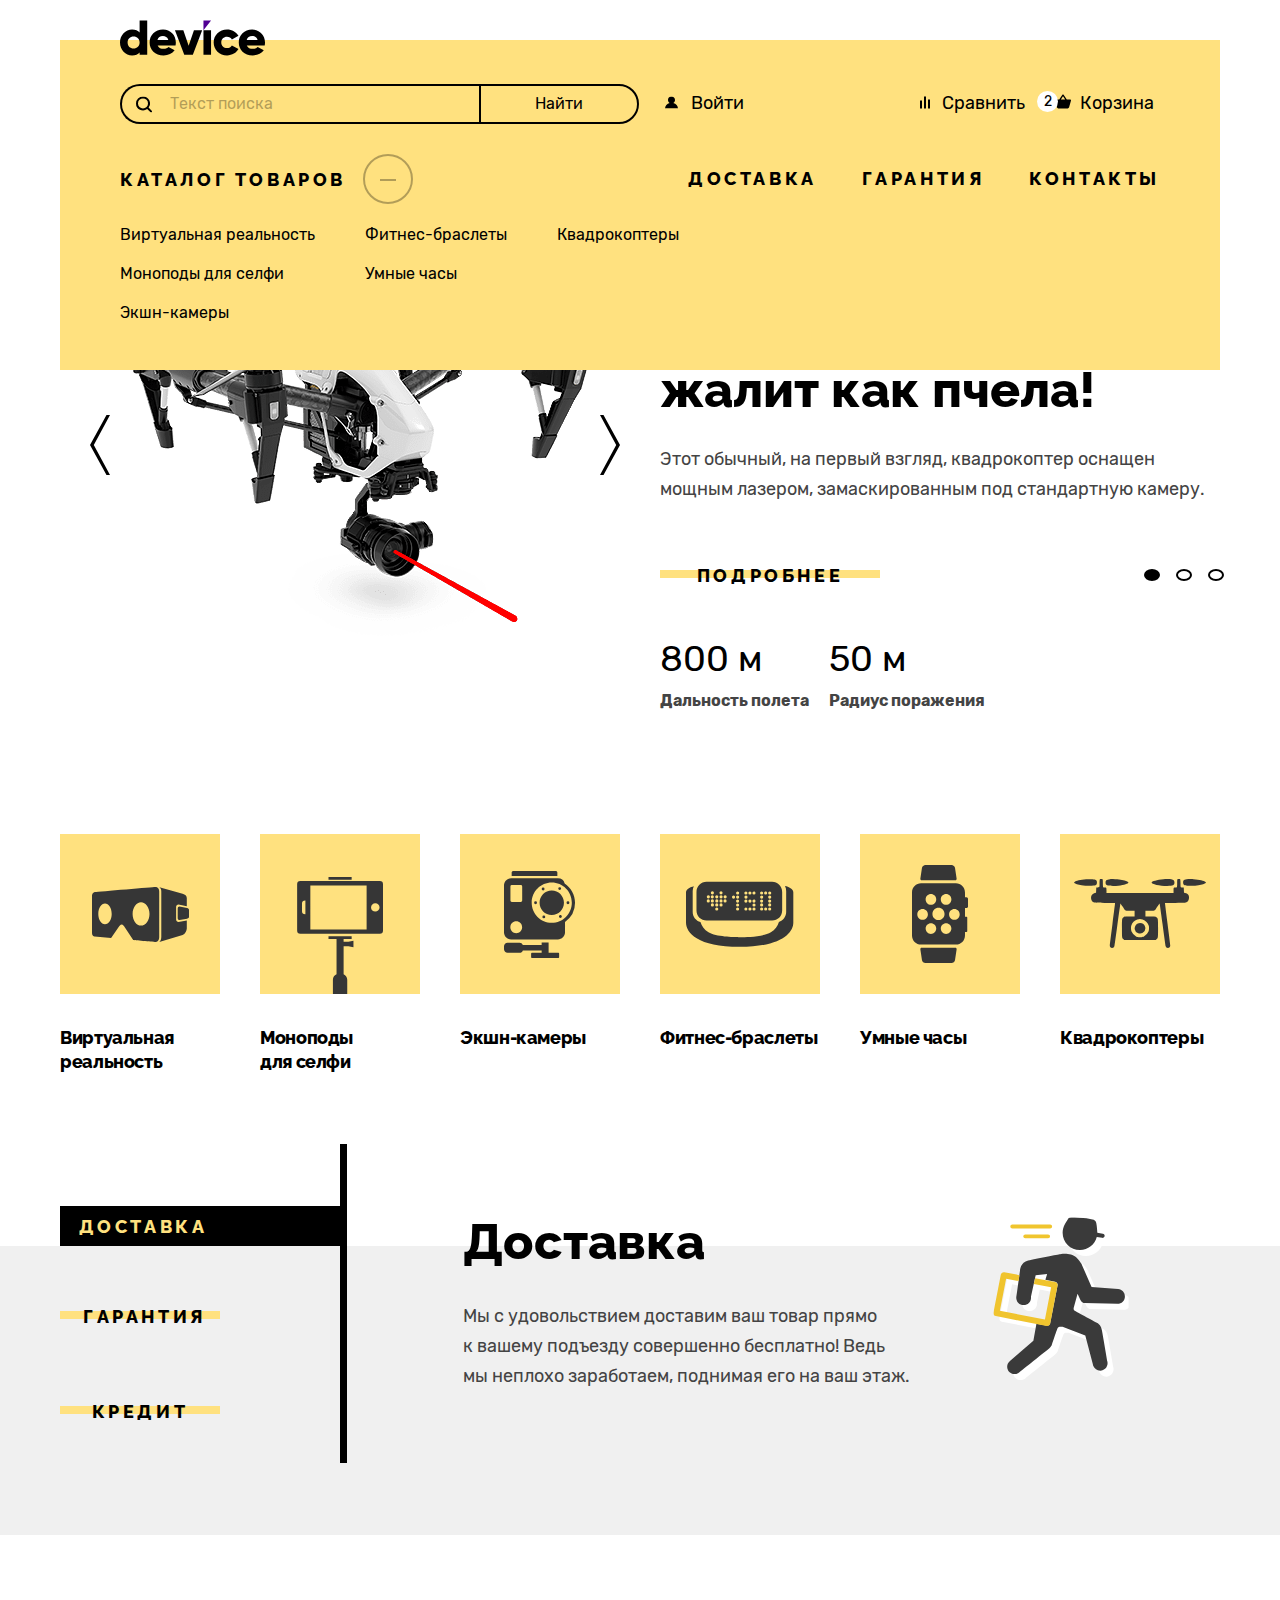
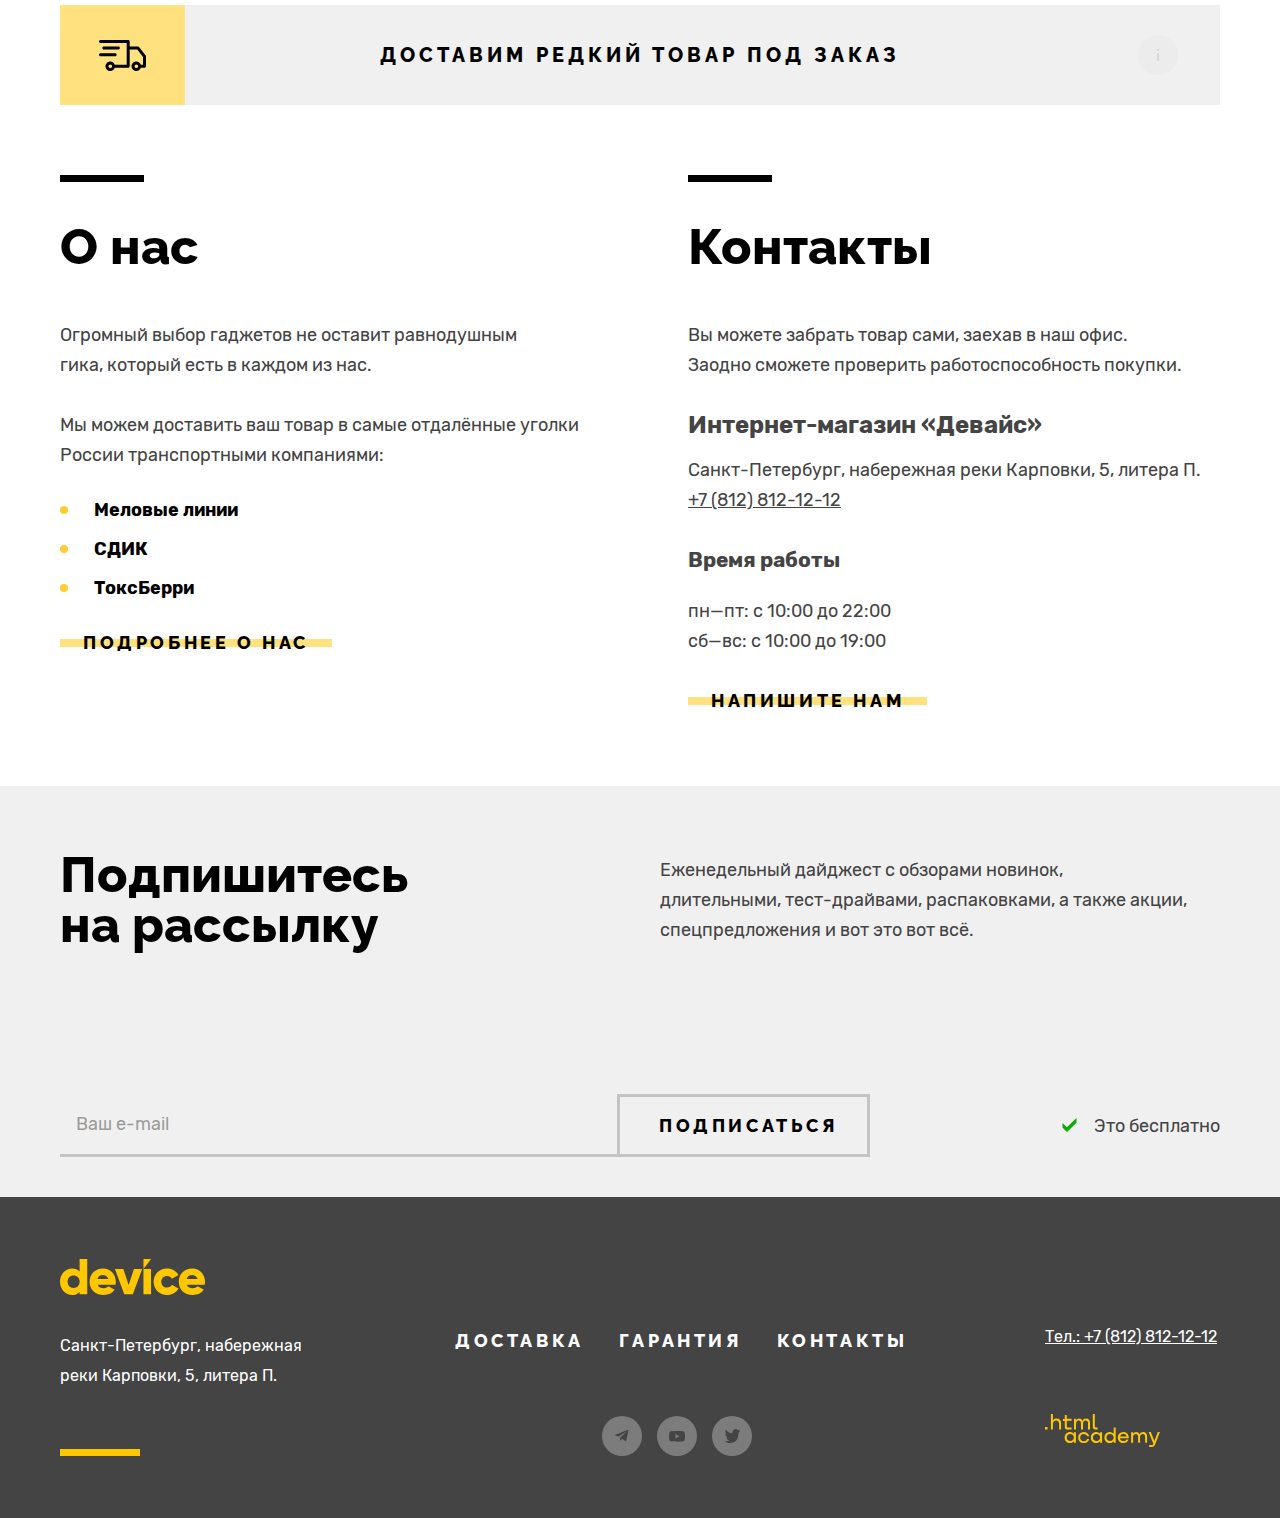
==== commit 6d8f582a: "Добавляет попавер каталога товаров" ====
--- a/index.html
+++ b/index.html
@@ -16,35 +16,53 @@
       </a>
       <nav class="navigation">
         <ul class="navigation-list reset-list">
-          <li class="navigation-item navigation-search">
-            <label tabindex="2">
-              <input class="navigation-input-search" type="search" tabindex="-1" placeholder="Текст поиска">
-            </label>
-            <a class="search-link" href="#"><span class="search-link-text">Найти</span></a>
+          <li class="navigation-item">
+            <form class="search-form" action="https://echo.htmlacademy.ru/" method="post">
+              <label tabindex="2">
+                <input class="navigation-input-search" type="search" tabindex="3" placeholder="Текст поиска">
+              </label>
+              <button class="search-button" type="submit" tabindex="4">
+                <span class="search-button-text">Найти</span>
+              </button>
+            </form>
           </li>
           <li class="navigation-item navigation-login">
             <ul class="login">
               <li class="navigation-item">
-                <a class="name-login"  href="#">Войти</a>
-              </li>
-              <li class="navigation-item">
-                <a class="visually-hidden login-escape" href="#">Выйти</a>
+                <a class="name-login"  href="#" tabindex="5">Войти</a>
+              </li>
+              <li class="navigation-item">
+                <a class="visually-hidden login-escape" href="#" tabindex="6">Выйти</a>
               </li>
             </ul>
           </li>
           <li class="navigation-item navigation-capabilities">
             <ul class="user-capabilities">
               <li class="navigation-item">
-                <a class="navigation-link compare-icon" href="#">Сравнить</a>
-              </li>
-              <li class="navigation-item">
-                <button class="shop-cart-user" type="button">Корзина</button>
+                <a class="navigation-link compare-icon" href="#" tabindex="7">Сравнить</a>
+              </li>
+              <li class="navigation-item">
+                <button class="shop-cart-user" type="button" tabindex="8">Корзина</button>
               </li>
             </ul>
         </ul>
         <ul class="navigation-list reset-list">
           <li class="navigation-item">
-            <button class="product-catalog" type="button">Каталог товаров<span class="sub-catalog"></span></button>
+            <div class="popover-subcatalog subcatalog-active">
+              <ul class="subcatalog-list">
+                <li class="subcatalog-item"><a href="#">Виртуальная реальность</a></li>
+                <li class="subcatalog-item"><a href="#">Моноподы для cелфи</a></li>
+                <li class="subcatalog-item"><a href="#">Экшн-камеры</a></li>
+              </ul>
+              <ul class="subcatalog-list">
+                <li class="subcatalog-item"><a href="#">Фитнес-браслеты</a></li>
+                <li class="subcatalog-item"><a href="#">Умные часы</a></li>
+              </ul>
+              <ul class="subcatalog-list">
+                <li class="subcatalog-item"><a href="#">Квадрокоптеры</a></li>
+              </ul>
+            </div>
+            <button class="product-catalog" type="button" tabindex="9">Каталог товаров<span class="sub-catalog"></span></button>
           </li>
           <li class="navigation-item">
             <ul class="navigation-list-advantages reset-list">
--- a/styles/styles.css
+++ b/styles/styles.css
@@ -71,7 +71,8 @@
 .header-logo-link {
   margin-top: -20px;
   margin-left: 60px;
-  margin-bottom: 20px;
+  height: 36px;
+  margin-bottom: 28px;
   margin-right: auto;
   display: block;
   width: 145px;
@@ -120,6 +121,7 @@
 
 .navigation-item {
   line-height: 21px;
+  position: relative;
 }
 
 .navigation-list-advantages {
@@ -218,9 +220,11 @@
   opacity: 0.3;
 }
 
-.navigation-search {
+.search-form {
   width: 517px;
   display: flex;
+  position: relative;
+  justify-content: flex-start;
 }
 
 .navigation-input-search {
@@ -252,12 +256,17 @@
   outline: none;
 }
 
-.navigation-search label:focus {
-  outline: solid 2px #AF4FFF;
-  outline-offset: 2px;
-}
-
-.search-link {
+.navigation-input-search:disabled {
+  opacity: 0.3;
+}
+
+.search-form label:focus {
+  outline: solid 2px #AF4FFF;
+  outline-offset: 2px;
+}
+
+
+.search-button {
   display: block;
   height: 40px;
   width: 160px;
@@ -267,14 +276,16 @@
   flex-shrink: 0;
 }
 
-.search-link-text {
-  position: absolute;
+.search-button-text {
+  position: absolute;
+  top: 0;
   left: 0;
   font-family: "Rubik", sans-serif;
   font-weight: 400;
   font-size: 16px;
   line-height: 20px;
   color: #000000;
+  text-transform: capitalize;
   width: 160px;
   height: 40px;
   padding: 8px 54px;
@@ -283,21 +294,28 @@
   border-radius: 0 50px 50px 0;
 }
 
-
-.search-link-text:hover {
+.search-button-text:hover {
   color: #ffffff;
   background-color: #000000;
 }
 
-.search-link:focus {
+.search-button:focus {
   outline: solid 2px #AF4FFF;
   outline-offset: 2px ;
 }
 
-.search-link:active .search-link-text{
+.search-button:active .search-link-text{
   color:rgba(255, 255, 255, 0.3)
 }
 
+.search-button:disabled {
+  opacity: 0.3;
+}
+
+.search-button:disabled .search-button-text:hover{
+  background-color: inherit;
+  color: #000000;
+}
 .navigation-list:first-of-type .navigation-link {
   font-family: "Rubik", sans-serif;
   font-weight: 400;
@@ -358,6 +376,59 @@
   position: relative;
 }
 
+
+.popover-subcatalog {
+  position: absolute;
+  display: none;
+  width: 1160px;
+  height: 160px;
+  top: 56px;
+  left: -60px;
+  padding-top: 14px;
+  padding-left: 60px;
+  padding-bottom: 27px;
+  box-sizing: border-box;
+  background-color: #FFE17F;
+}
+
+.subcatalog-active {
+  display: flex;
+}
+
+.subcatalog-active + .product-catalog .sub-catalog::before   {
+    transform: rotate(0deg);
+}
+
+.popover-subcatalog a:focus {
+  outline: 2px solid #AF4FFF;
+  outline-offset: 2px;
+}
+
+.subcatalog-list {
+  padding: 0;
+  list-style-type: none;
+  margin-right: 50px;
+}
+
+.subcatalog-list:last-child {
+  margin-right: 0;
+}
+
+.subcatalog-item a {
+  text-decoration: none;
+  font-size: 16px;
+  line-height: 18px;
+  color: #000000;
+}
+
+.subcatalog-item + .subcatalog-item {
+  margin-top: 1em;
+}
+
+.navigation-item:focus-within .popover-subcatalog {
+  display: flex;
+}
+
 .product-catalog:hover::after {
   opacity: 1;
 }
@@ -1165,11 +1236,30 @@
   height: 63px;
   box-sizing: border-box;
   border: 0;
+  color: rgba(68, 68, 68, 1);
   border-bottom: 3px solid #C4C4C4;
   background-color: inherit;
   padding-top: 11px;
   padding-left: 16px;
+  padding-right: 16px;
   padding-bottom: 11px;
+}
+
+.input-email::placeholder {
+  color: rgba(68, 68, 68, 0.5);
+}
+
+.input-email:focus {
+  outline: none;
+  background-color: #DCDCDC;
+}
+
+.input-email:disabled {
+  opacity: 0.3;
+}
+
+.input-email-error {
+  border-color: #ff3d3d;
 }
 
 .submit-email {
@@ -1549,11 +1639,108 @@
   padding: 0;
 }
 
+.range {
+  position: relative;
+}
+
+.range-scale {
+  position: relative;
+  height: 2px;
+  margin-bottom: 32px;
+  background-color: #DCDCDC;
+}
+
+.range-bar {
+  position: absolute;
+  height: 2px;
+  background-color: #000000;
+}
+
+.range-toggle {
+  position: absolute;
+  width: 18px;
+  height: 18px;
+  border: 2px solid #000000;
+  background-color: rgba(235, 235, 235, 1);
+  box-sizing: border-box;
+  border-radius: 50%;
+  cursor: pointer;
+}
+
+.toggle-min {
+  top: -8px;
+  left: -9px;
+}
+
+.toggle-max {
+  top: -8px;
+  right: -9px;
+}
+
+.range-toggle:hover {
+  border-color: rgba(0,0,0,0.5);
+  background-color: rgba(235,235,235,0.5);
+}
+
+.range-toggle:focus {
+  outline: solid 2px #AF4FFF;
+  outline-offset: 2px;
+}
+
+.range-toggle:active {
+  background-color: #000000;
+}
+
+.range-wrapper-inputs {
+  position: absolute;
+  display: flex;
+  top: 14px;
+  left: -16px;
+  margin-bottom: 3px;
+}
+
+.catalog-filter-label {
+  display: flex;
+  width: 59px;
+  margin-right: 48px;
+  font-family: "Rubik", sans-serif;
+  font-size: 15px;
+  line-height: 18px;
+  color: rgba(0, 0, 0, 0.3);
+}
+
+.catalog-filter-label:focus {
+  outline: solid 2px #AF4FFF;
+  outline-offset: 2px;
+}
+
+.range-input {
+  padding: 0 2px;
+  max-width: 58px;
+  box-sizing: border-box;
+  font: inherit;
+  color: inherit;
+  border: none;
+  text-align: left;
+  background-color: transparent;
+  appearance: textfield;
+  display: inline-block;
+}
+
+.range-input::-webkit-outer-spin-button,
+.range-input::-webkit-inner-spin-button {
+  appearance: none;
+  margin: 0;
+}
 
 .catalog-filter-group {
   padding: 0;
   border: 0;
   margin-bottom: 35px;
+}
+
+.catalog-filter-group:first-child .catalog-filter-title {
+  margin-bottom: 27px;
 }
 
 .catalog-filter-title {
@@ -1568,12 +1755,74 @@
   border-top: 2px solid #000000;
 }
 
-.catalog-filter-item  {
+.catalog-filter-item:not(:last-child)  {
+  margin-bottom: 17px;
+}
+
+.control {
   position: relative;
-  z-index: 1;
-  align-items: center;
-  display: flex;
-  align-content: center;
+  display: block;
+  padding-left: 36px;
+}
+
+.control:hover {
+  opacity: 0.6;
+}
+
+.control:active {
+  opacity: 0.3;
+}
+
+.control-mark {
+  position: absolute;
+  top: 5px;
+  left: 0;
+  width: 16px;
+  height: 16px;
+  border: 2px solid #000000;
+  border-radius: 3px;
+}
+
+.control-mark-radio {
+  border-radius: 50%;
+}
+
+.control-mark:focus {
+  outline: solid 2px #AF4FFF;
+  outline-offset: 2px;
+}
+
+.control-label {
+  font-size: 16px;
+  color: #000000;
+  line-height: 19px;
+}
+
+.input-control:disabled + .control-mark {
+  opacity: 0.1;
+}
+
+.input-control:disabled ~ .control-label {
+  color:rgba(0, 0, 0, 0.1);
+}
+
+.input-control[type="checkbox"]:checked + .control-mark {
+  position: absolute;
+  background-size: 10px;
+  background-image: url("../images/catalog/mark-checkbox.svg");
+  background-repeat: no-repeat;
+  background-position: 3px 3px;
+}
+
+.input-control[type="radio"]:checked + .control-mark-radio::before {
+  position: absolute;
+  content: "";
+  top: 4px;
+  left: 4px;
+  width: 8px;
+  height: 8px;
+  background-color: #000000;
+  border-radius: 50%;
 }
 
 .button-filter-show {
@@ -1699,10 +1948,12 @@
   box-sizing: border-box;
   height: 30px;
   padding: 0;
+  padding-right: 22px;
   border: 0;
   background-color: inherit;
   cursor: pointer;
 }
+
 .select-control:hover {
   opacity: 0.6;
 }
@@ -1729,7 +1980,7 @@
 }
 
 .catalog-right-column {
-  padding-top: 40px;
+  padding-top: 70px;
   padding-left: 40px;
   padding-right: 40px;
   padding-bottom: 78px;
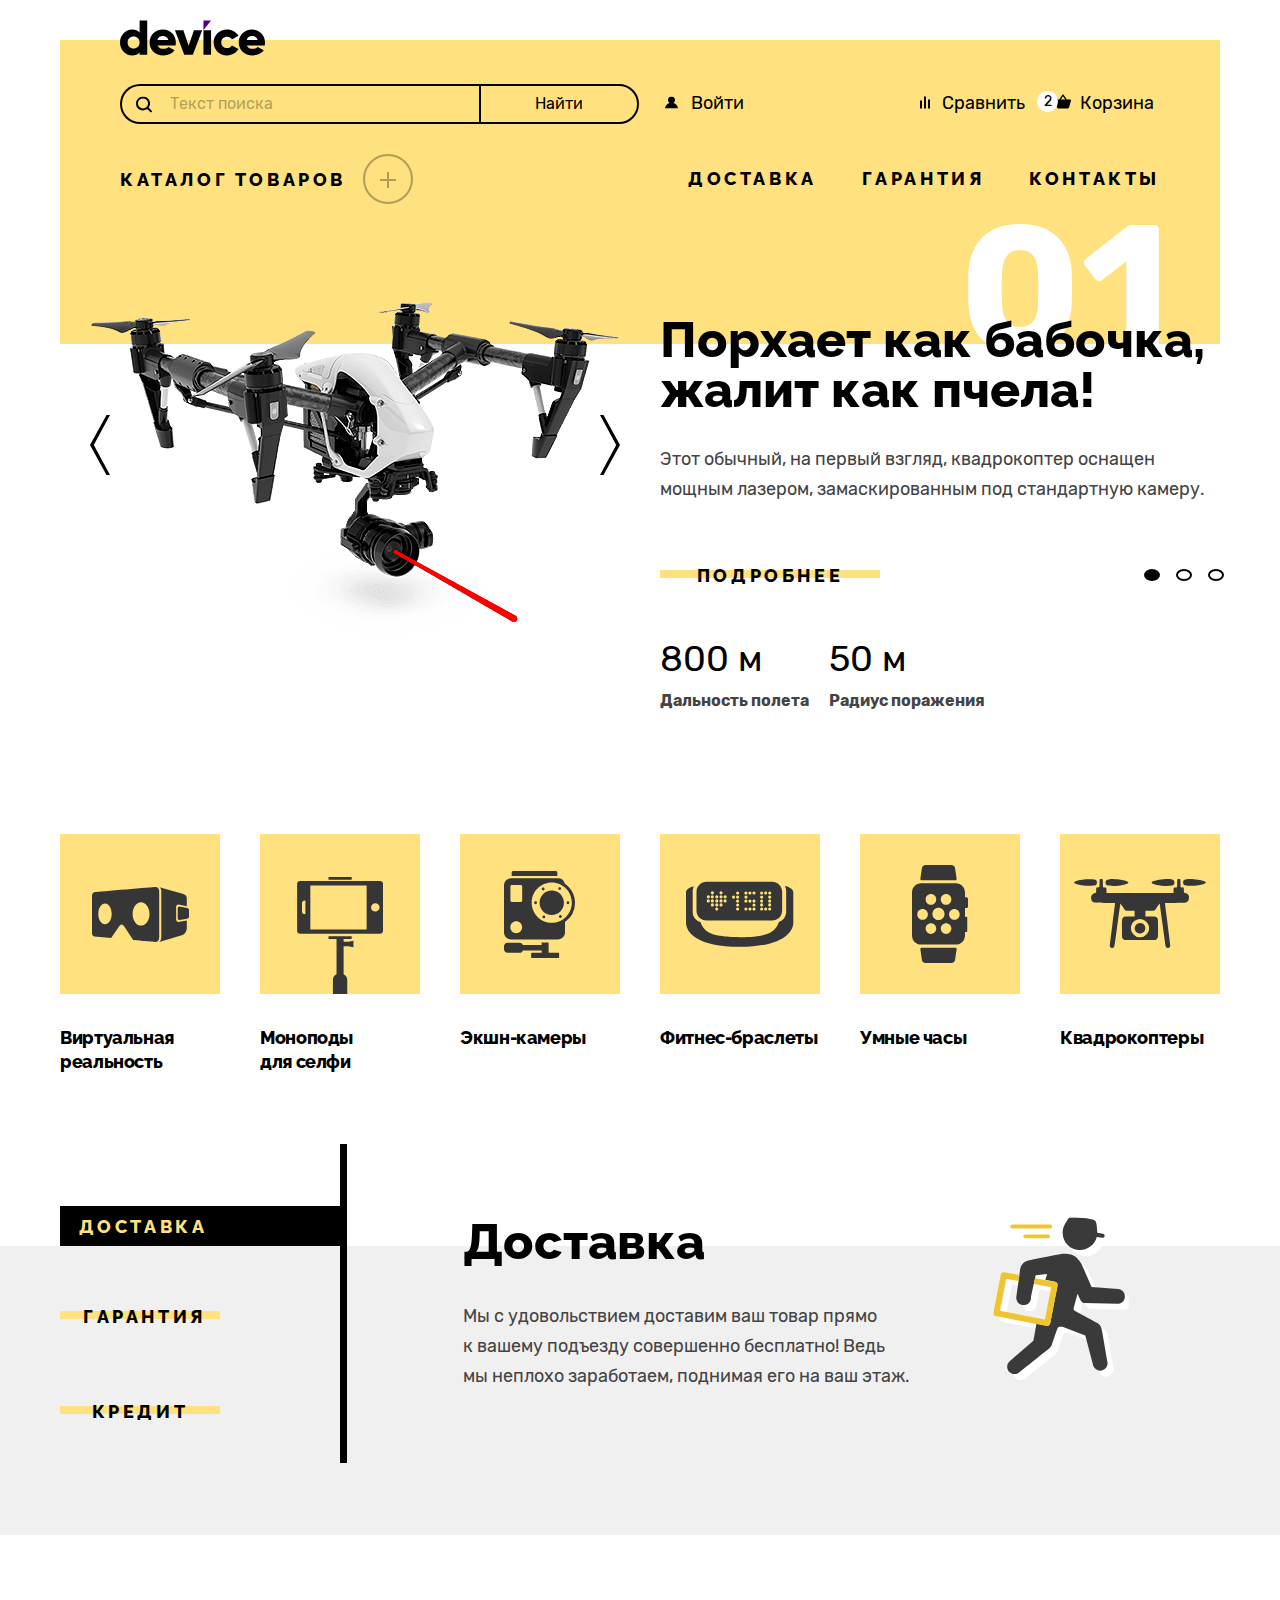
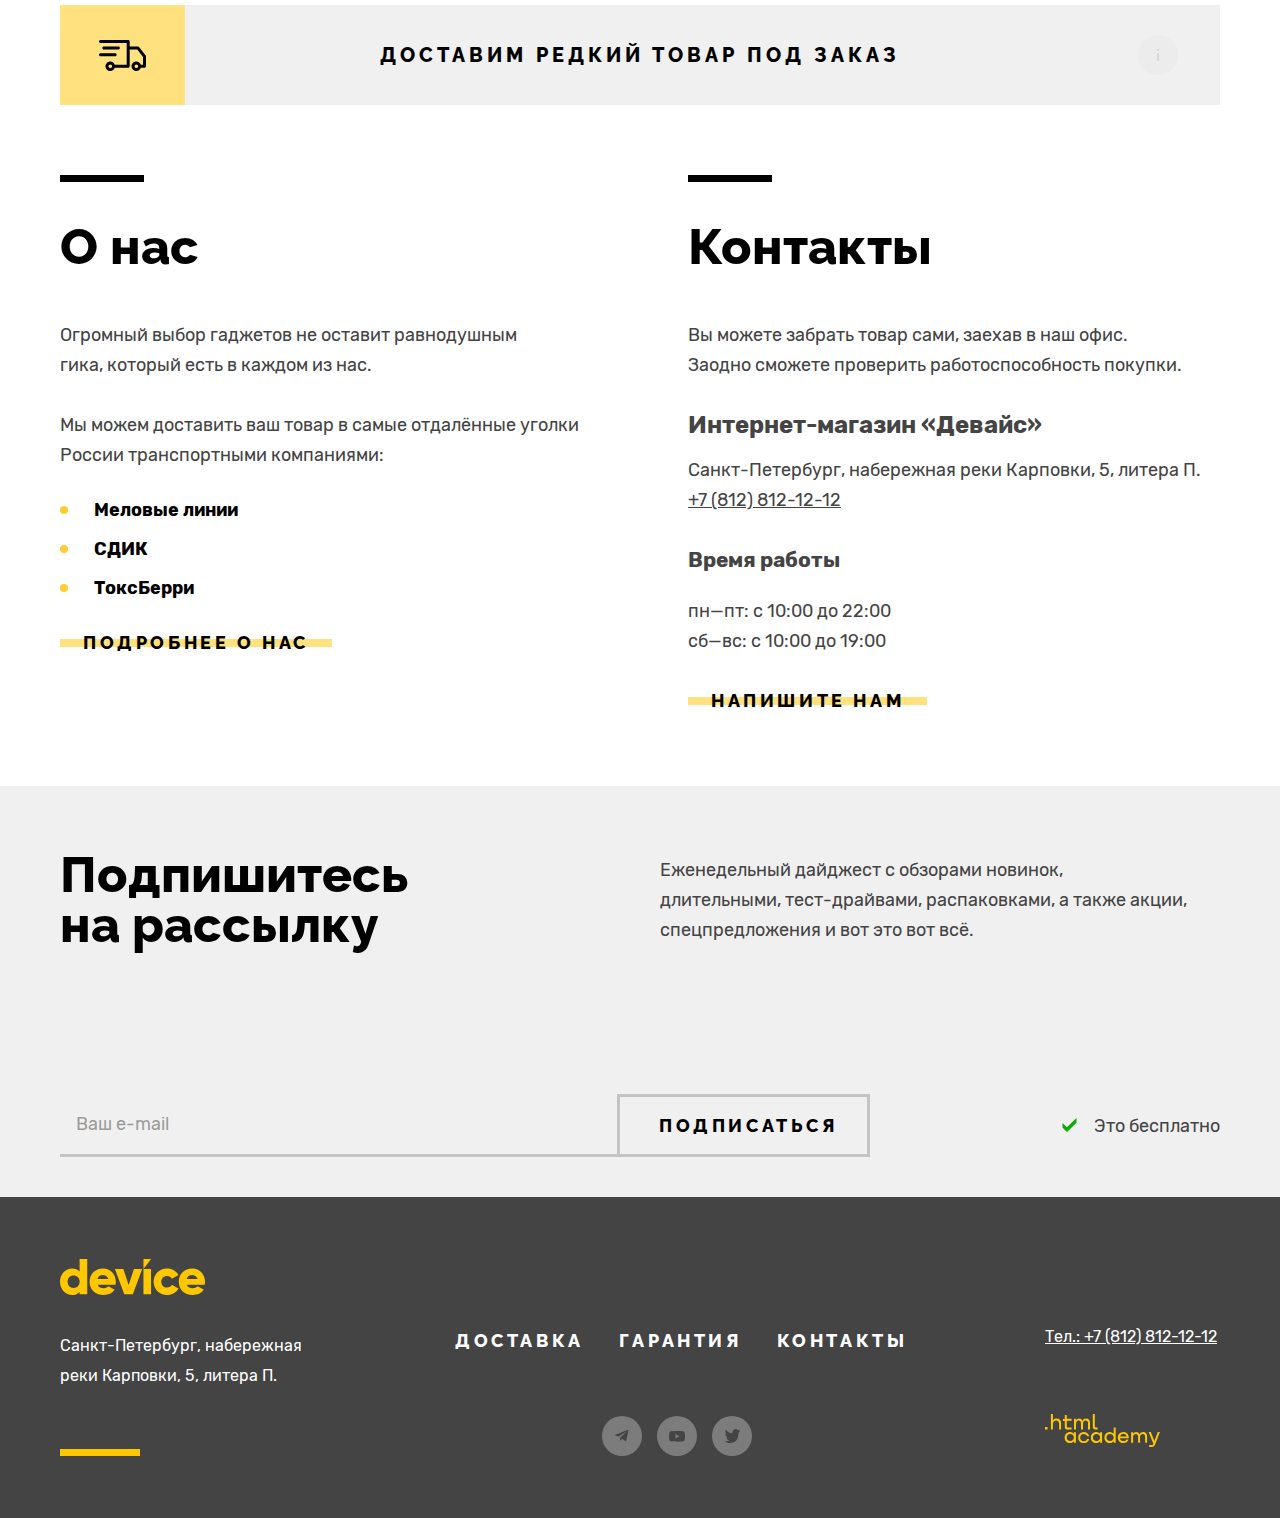
==== commit 2ac07df5: "Добавляет поповер в хедере (главная)" ====
--- a/index.html
+++ b/index.html
@@ -11,8 +11,7 @@
     <!-- Header -->
     <header class="page-header">
       <a class="header-logo-link" tabindex="1">
-        <img class="page-header-logo" src="images/header/logo.svg" width="145" height="36"
-          alt="Логотип Device.">
+        <img class="page-header-logo" src="images/header/logo.svg" width="145" height="36" alt="Логотип Device.">
       </a>
       <nav class="navigation">
         <ul class="navigation-list reset-list">
@@ -29,7 +28,7 @@
           <li class="navigation-item navigation-login">
             <ul class="login">
               <li class="navigation-item">
-                <a class="name-login"  href="#" tabindex="5">Войти</a>
+                <a class="name-login" href="#" tabindex="5">Войти</a>
               </li>
               <li class="navigation-item">
                 <a class="visually-hidden login-escape" href="#" tabindex="6">Выйти</a>
@@ -41,14 +40,39 @@
               <li class="navigation-item">
                 <a class="navigation-link compare-icon" href="#" tabindex="7">Сравнить</a>
               </li>
-              <li class="navigation-item">
+              <li class="navigation-item cart">
                 <button class="shop-cart-user" type="button" tabindex="8">Корзина</button>
+                <div class="popover-cart">
+                  <ul class="cart-list">
+                    <li class="cart-item cart-clear-no">Корзина пуста</li>
+                    <li class="cart-item">
+                      <div class="cart-item-info" tabindex="0">
+                        <img src="images/catalog/product-1.jpg" width="39" height="43" alt="Любительская селфи-палка">
+                        <span>Любительская<br>селфи-палка</span>
+                      </div>
+                      <button class="delete-cart-item"></button>
+                    </li>
+                    <li class="cart-item">
+                      <div class="cart-item-info" tabindex="0">
+                        <img src="images/catalog/product-2.jpg" width="39" height="43" alt="Профессиональная селфи-палка">
+                        <span>Профессиональная<br>селфи-палка</span>
+                      </div>
+                      <button class="delete-cart-item"></button>
+                    </li>
+                  </ul>
+                  <div class="quantity-cost">
+                    <span class="quantity">Товаров: 2</span>
+                    <span class="cost">Сумма: 2000 ₽</span>
+                  </div>
+                  <div class="box-open-cart">
+                    <button class="open-cart" type="button">Открыть корзину</button>
+                  </div>
               </li>
             </ul>
         </ul>
         <ul class="navigation-list reset-list">
           <li class="navigation-item">
-            <div class="popover-subcatalog subcatalog-active">
+            <div class="popover-subcatalog">
               <ul class="subcatalog-list">
                 <li class="subcatalog-item"><a href="#">Виртуальная реальность</a></li>
                 <li class="subcatalog-item"><a href="#">Моноподы для cелфи</a></li>
@@ -62,7 +86,8 @@
                 <li class="subcatalog-item"><a href="#">Квадрокоптеры</a></li>
               </ul>
             </div>
-            <button class="product-catalog" type="button" tabindex="9">Каталог товаров<span class="sub-catalog"></span></button>
+            <button class="product-catalog" type="button" tabindex="9">Каталог товаров<span
+                class="sub-catalog"></span></button>
           </li>
           <li class="navigation-item">
             <ul class="navigation-list-advantages reset-list">
@@ -382,7 +407,7 @@
         <section class="footer-contacts">
           <h2 class="page-footer-title visually-hidden">Контакты</h2>
           <a class="footer-logo-link" tabindex="0">
-            <img class="page-footer-logo" src="images/foooter/footer-logo.svg"  width="145" height="36"
+            <img class="page-footer-logo" src="images/foooter/footer-logo.svg" width="145" height="36"
               alt="Логотип Device.">
           </a>
           <address class="contact-addres">
@@ -393,18 +418,18 @@
           <h2 class="page-footer-title visually-hidden">Преимущества</h2>
           <ul class="footer-advantages-list reset-list">
             <li class="footer-advantages-item">
-              <a class="page-footer-link" href="#" >Доставка</a>
+              <a class="page-footer-link" href="#">Доставка</a>
             </li>
             <li class="footer-advantages-item">
-              <a class="page-footer-link" href="#" >Гарантия</a>
+              <a class="page-footer-link" href="#">Гарантия</a>
             </li>
             <li class="footer-advantages-item">
-              <a class="page-footer-link" href="#" >Контакты</a>
+              <a class="page-footer-link" href="#">Контакты</a>
             </li>
           </ul>
           <ul class="footer-social-list reset-list">
             <li class="footer-social-item">
-              <a class="footer-telegram footer-social"  href="https://t.me/htmlacademy">
+              <a class="footer-telegram footer-social" href="https://t.me/htmlacademy">
                 <span class="visually-hidden">Telegram</span>
               </a>
             </li>
@@ -425,7 +450,7 @@
           <address class="footer-contact-addres">
             <a class="footer-contact-phone" href="tel:78128121212">Тел.: +7 (812) 812-12-12</a>
           </address>
-          <a class="logo-htmlacademy-link" href="https://htmlacademy.ru/" >
+          <a class="logo-htmlacademy-link" href="https://htmlacademy.ru/">
             <svg width="115" height="33" xmlns="http://www.w3.org/2000/svg">
               <path
                 d="M0 12.9v2.6h2.5v-2.6H0ZM11.6 4.5c-1.6 0-2.8.7-3.6 1.7h-.1V0h-2v15.5h2v-5.3c0-2.1 1.3-3.6 3.3-3.6 1.8 0 2.9 1.4 2.9 3.2v5.7h2V9.4c.1-3-1.8-4.9-4.5-4.9ZM26.6 4.8h-4.8V1.1h-2v3.8h-1.9v2h1.9v6c0 1.7 1 2.7 2.7 2.7h4.1v-2h-3.7c-.7 0-1.1-.4-1.1-1.1V6.8h4.8v-2ZM41.1 4.6c-1.6 0-2.9.8-3.5 2.1h-.1a3.7 3.7 0 0 0-3.4-2.1c-1.4 0-2.5.8-3.1 1.8h-.1V4.8H29v10.6h2V10c0-2 1-3.5 2.6-3.5 1.5 0 2.4 1 2.4 2.6v6.3h2V9.8c0-2.4 1.4-3.3 2.6-3.3 1.5 0 2.4 1 2.4 2.6v6.3h2V8.9c.1-2.5-1.4-4.3-3.9-4.3ZM47.8 12.7c0 1.7 1 2.7 2.8 2.7h2v-2h-1.7c-.7 0-1.1-.4-1.1-1.1V0h-2v12.7ZM28.9 19.7a4.9 4.9 0 0 0-3.9-1.8c-3.1 0-5.4 2.3-5.4 5.6s2.3 5.6 5.4 5.6c1.8 0 3-.8 3.8-1.9h.1v1.6h2V18.2h-2v1.5Zm-3.6 7.4a3.5 3.5 0 0 1-3.6-3.6c0-2 1.4-3.6 3.6-3.6s3.6 1.6 3.6 3.6c0 1.9-1.4 3.6-3.6 3.6ZM44.2 22c-.5-2.4-2.6-4.1-5.4-4.1a5.4 5.4 0 0 0-5.6 5.6c0 3.1 2.2 5.6 5.6 5.6 2.8 0 4.9-1.8 5.4-4.2h-2.1a3.4 3.4 0 0 1-3.3 2.3 3.5 3.5 0 0 1-3.6-3.6c0-2 1.4-3.6 3.6-3.6 1.6 0 2.8 1 3.3 2.2h2.1V22ZM55.1 19.7a4.9 4.9 0 0 0-3.9-1.8c-3.1 0-5.4 2.3-5.4 5.6s2.3 5.6 5.4 5.6c1.8 0 3-.8 3.8-1.9h.1v1.6h2V18.2h-2v1.5Zm-3.6 7.4a3.5 3.5 0 0 1-3.6-3.6c0-2 1.4-3.6 3.6-3.6s3.6 1.6 3.6 3.6c0 1.9-1.5 3.6-3.6 3.6ZM68.7 19.8a5 5 0 0 0-3.9-1.9c-3.1 0-5.4 2.3-5.4 5.6s2.2 5.6 5.4 5.6c1.7 0 3-.8 3.8-1.8h.1v1.5h2V13.4h-2v6.4Zm-3.6 7.3a3.5 3.5 0 0 1-3.6-3.6c0-2 1.4-3.6 3.6-3.6s3.6 1.6 3.6 3.6c-.1 2-1.5 3.6-3.6 3.6ZM78.3 17.9a5.4 5.4 0 0 0-5.5 5.6c0 3 2.1 5.6 5.5 5.6 2.5 0 4.5-1.3 5.2-3.6h-2.1c-.5 1-1.6 1.6-3 1.6-1.9 0-3.3-1.3-3.4-2.9h8.8c.2-3.6-2-6.3-5.5-6.3Zm0 1.9c1.7 0 3 1 3.3 2.6h-6.5a3.2 3.2 0 0 1 3.2-2.6ZM98.2 17.9a4 4 0 0 0-3.6 2h-.1c-.6-1.2-1.8-2-3.4-2-1.4 0-2.5.7-3.1 1.8v-1.5h-1.9v10.6h2v-5.4c0-2 1-3.4 2.6-3.5 1.5 0 2.4 1 2.4 2.6v6.3h2v-5.6c0-2.4 1.4-3.3 2.6-3.3 1.5 0 2.4 1 2.4 2.6v6.3h2v-6.5c.1-2.6-1.4-4.4-3.9-4.4ZM109.4 27l-3.6-8.9h-2.2l4.8 11.6c-.3.9-.7 1.2-1.7 1.2h-2.5v2h2.5c1.8 0 2.8-.8 3.5-2.6l4.7-12.2h-2.1l-3.4 8.9Z" />
--- a/styles/styles.css
+++ b/styles/styles.css
@@ -321,6 +321,10 @@
   font-weight: 400;
 }
 
+.cart {
+  position: relative;
+}
+
 .shop-cart-user {
   font-family: "Rubik", sans-serif;
   font-size: 18px;
@@ -361,6 +365,171 @@
 
 .shop-cart-user:active {
   opacity: 0.3;
+}
+
+.popover-cart {
+  position: absolute;
+  z-index: 1;
+  top: 36px;
+  right: -77px;
+  width: 320px;
+  min-height: 218px;
+  box-sizing: border-box;
+  background-color: #1A1A1A;
+  display: none;
+}
+
+.popover-cart::before {
+  content: "";
+  position: absolute;
+  width: 14px;
+  height: 14px;
+  top: -6px;
+  left: 153px;
+  background-color: #000000;
+  transform: rotate(45deg);
+}
+
+.popover-cart-active {
+  display: block;
+}
+
+.cart-list {
+  padding: 0;
+  list-style-type: none;
+  text-align: left;
+}
+
+.cart-item {
+  display: flex;
+  align-items: flex-start;
+  height: 83px;
+  box-sizing: border-box;
+  background-color: #000000;
+  color: #ffffff;
+  padding: 20px;
+}
+
+.cart-item-info  {
+  display: flex;
+}
+
+.cart-item-info:hover {
+  opacity: 0.6;
+}
+
+.cart-item-info:focus {
+  outline: solid 2px #AF4FFF;
+  outline-offset: 2px;
+}
+
+.cart-item-info:active {
+  opacity: 0.3;
+}
+
+.cart-clear-yes {
+  display: flex;
+}
+
+.cart-clear-no {
+  display: none;
+}
+
+.cart-item img {
+  margin-right: 23px;
+}
+
+.cart-item span {
+  font-size: 16px;
+  line-height: 20px;
+}
+
+.delete-cart-item {
+  position: relative;
+  margin: 0;
+  padding: 0;
+  margin-left: auto;
+  width: 10px;
+  height: 10px;
+  background-image: url("../images/header/cart-item-delete.svg");
+  background-repeat: no-repeat;
+  background-position: 0 0;
+  background-size: 10px;
+}
+
+.delete-cart-item:hover {
+  opacity: 0.6;
+}
+
+.delete-cart-item:focus {
+  outline: solid 2px #AF4FFF;
+  outline-offset: 2px;
+}
+
+.delete-cart-item:active {
+  opacity: 0.3;
+}
+
+.cart-item + .cart-item {
+  margin-top: 1px;
+}
+
+.quantity-cost {
+  display: flex;
+  width: 100%;
+  box-sizing: border-box;
+  height: 44px;
+  padding-left: 20px;
+  padding-right: 20px;
+  color: #ffffff;
+  align-items: center;
+}
+
+.quantity {
+  width: 120px;
+  margin-right: 10px;
+}
+
+.cost {
+  width: 150px;
+  text-align: right;
+}
+
+.box-open-cart {
+  width: 320px;
+  height: 90px;
+  box-sizing: border-box;
+  padding: 20px;
+  background-color: #000000;
+}
+
+.open-cart {
+  width: 280px;
+  height: 50px;
+  background-color: #ffffff;
+  color: #000000;
+  align-items: center;
+  text-transform: uppercase;
+  letter-spacing: 0.2em;
+  font-family: "Raleway", sans-serif;
+  font-size: 18px;
+  line-height: 21px;
+  font-weight: 800;
+}
+
+
+.open-cart:hover {
+  background-color: #FFE17F;
+}
+
+.open-cart:focus {
+  outline: solid 2px #AF4FFF;
+  outline-offset: 2px;
+}
+
+.open-cart:active {
+  color: rgba(0, 0, 0, 0.3);
+  background-color: #FFE17F;
 }
 
 .product-catalog {
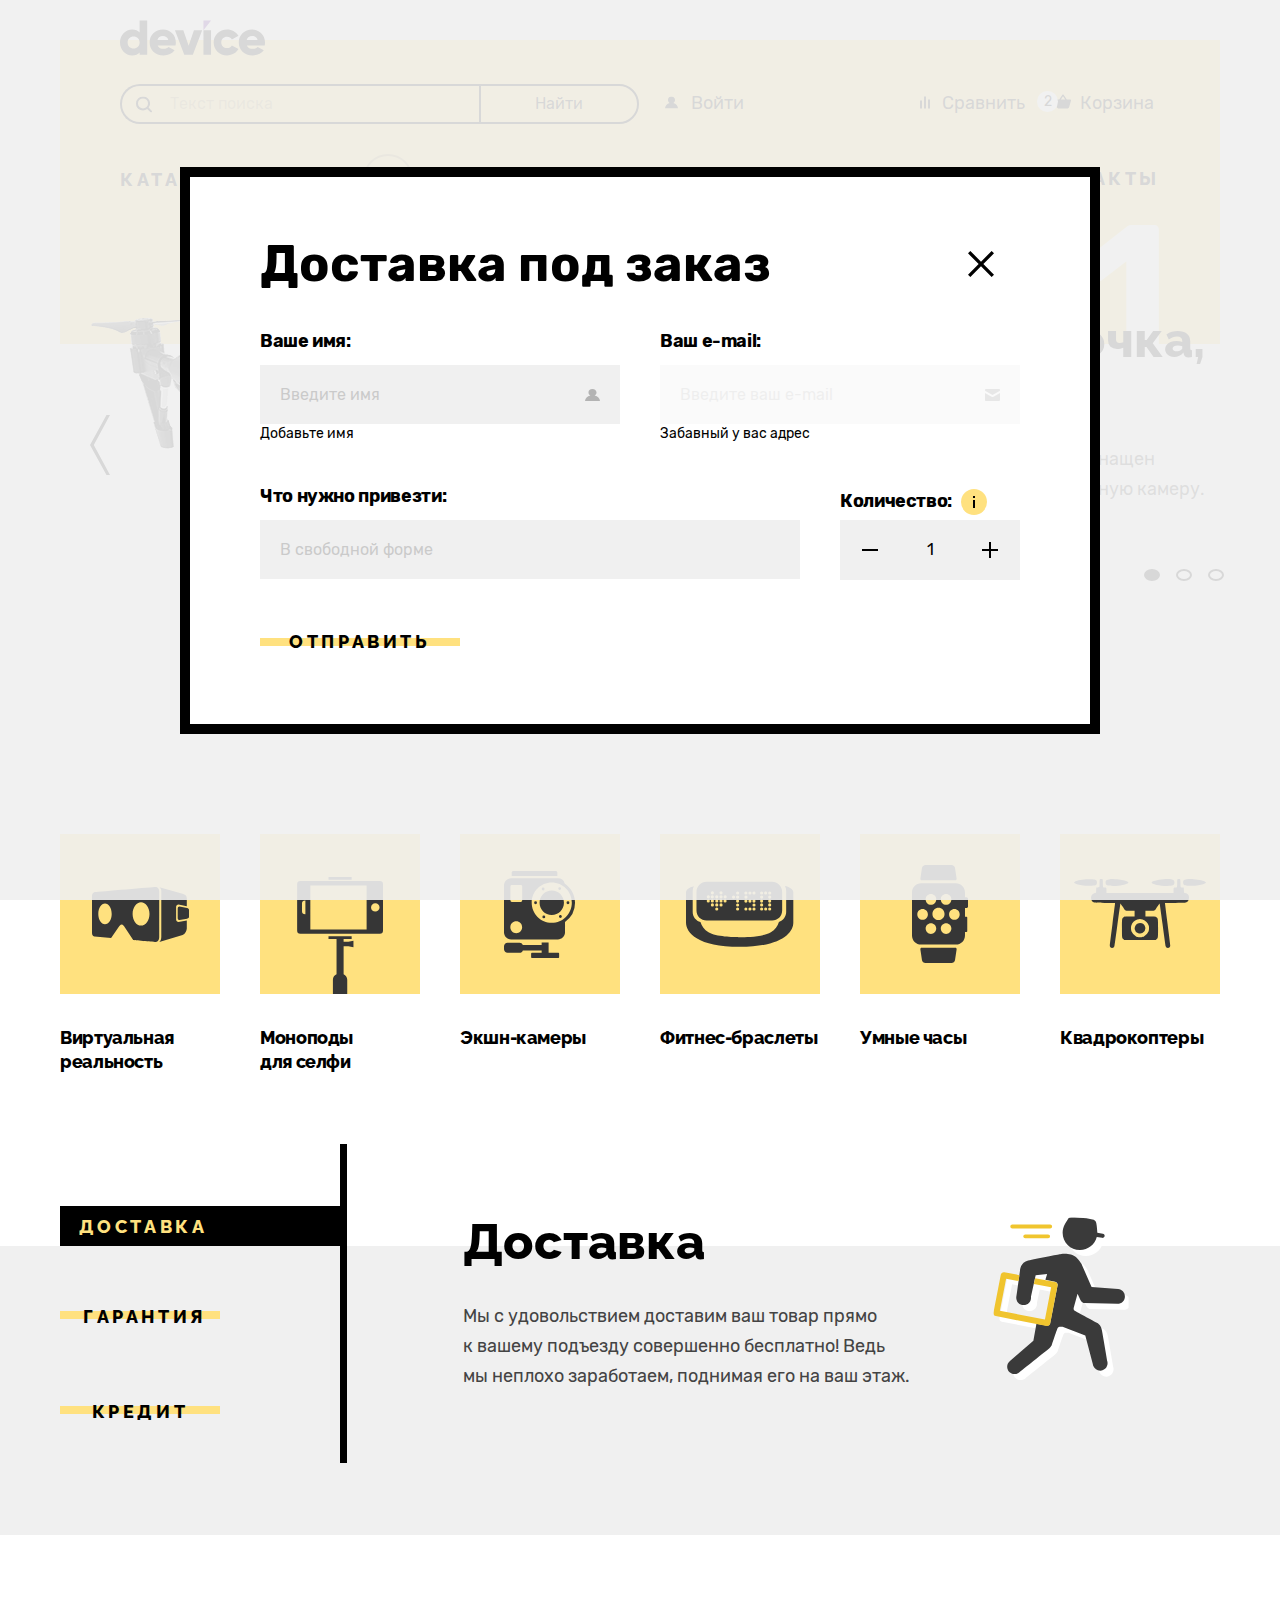
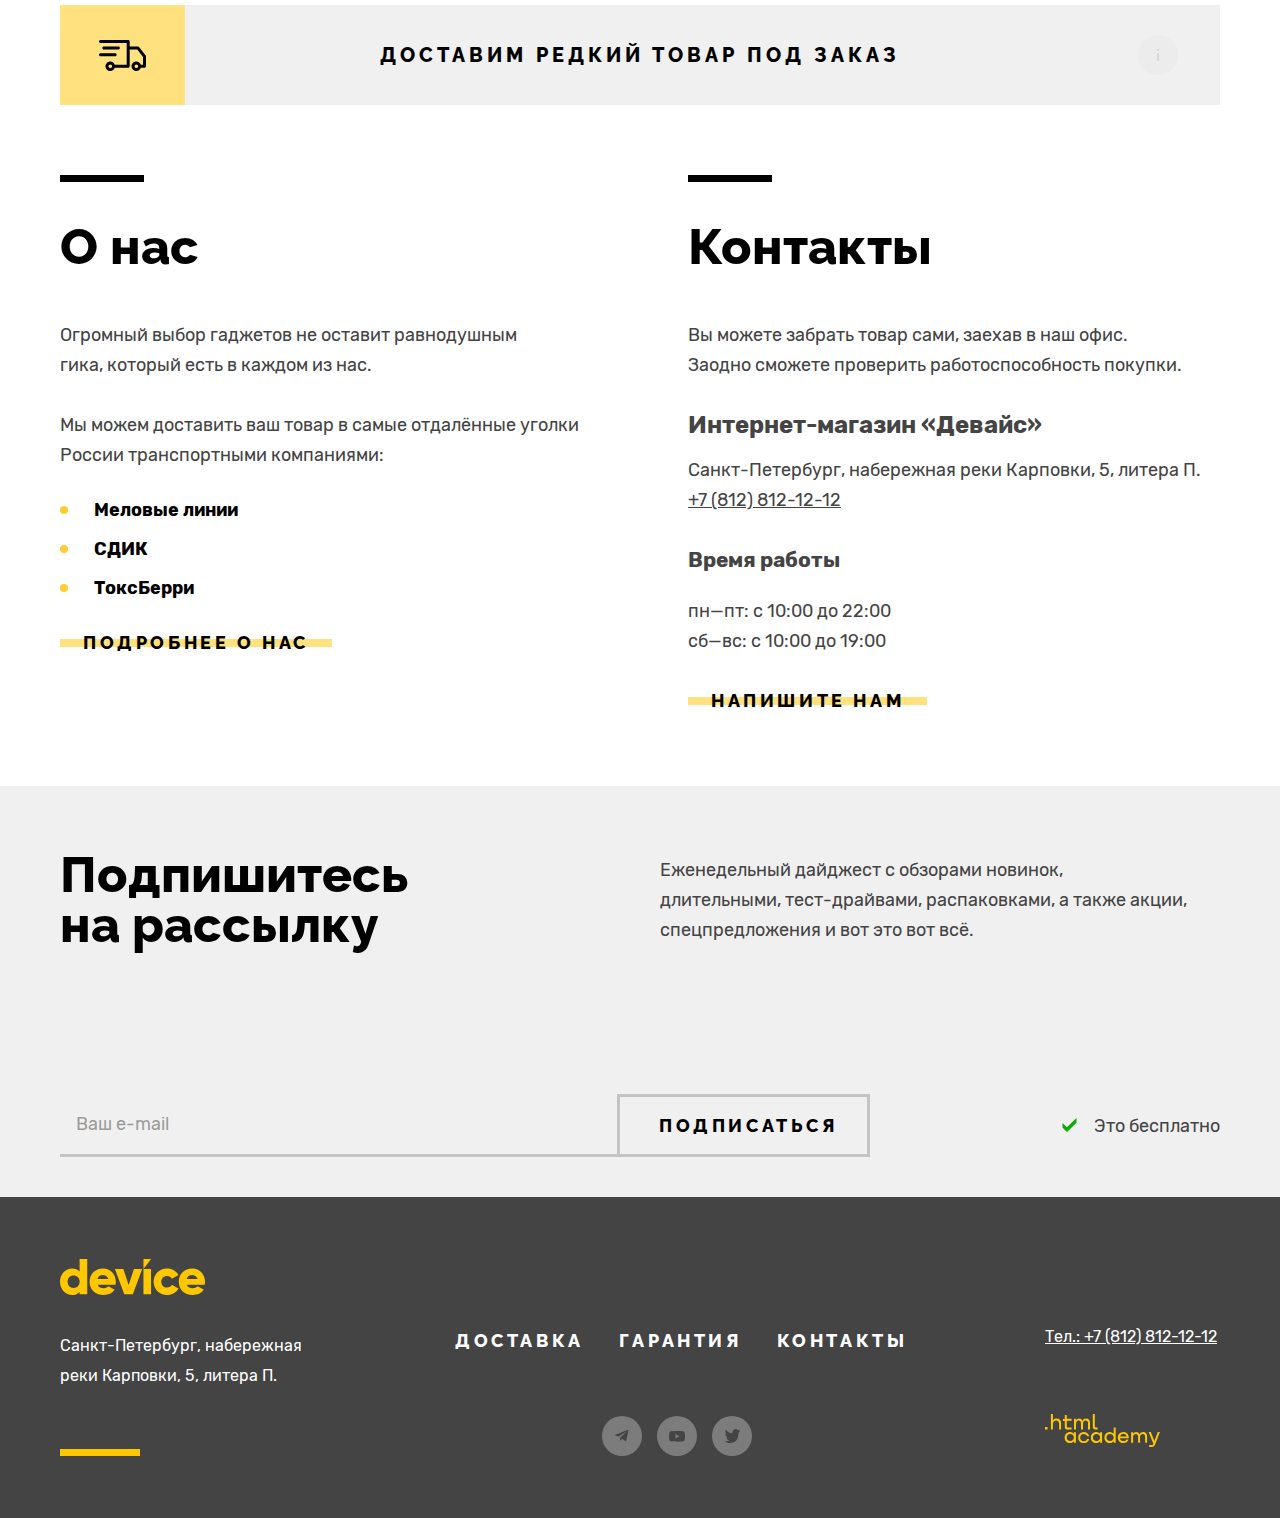
==== commit 3e8d9ca4: "Добавляет модальное окно на главную" ====
--- a/index.html
+++ b/index.html
@@ -54,7 +54,8 @@
                     </li>
                     <li class="cart-item">
                       <div class="cart-item-info" tabindex="0">
-                        <img src="images/catalog/product-2.jpg" width="39" height="43" alt="Профессиональная селфи-палка">
+                        <img src="images/catalog/product-2.jpg" width="39" height="43"
+                          alt="Профессиональная селфи-палка">
                         <span>Профессиональная<br>селфи-палка</span>
                       </div>
                       <button class="delete-cart-item"></button>
@@ -257,37 +258,37 @@
         <ul class="service-list reset-list">
           <li class="service-item">
             <a class="service-link" href="#">
-              <span class="glasses-virtual-reallity box"></span>
+              <span class="glasses-virtual-reallity service-box"></span>
               <span class="service-name">Виртуальная реальность</span>
             </a>
           </li>
           <li class="service-item">
             <a class="service-link" href="#">
-              <span class="selfie-stick box"></span>
+              <span class="selfie-stick service-box"></span>
               <span class="service-name">Моноподы<br>для селфи</span>
             </a>
           </li>
           <li class="service-item">
             <a class="service-link" href="#">
-              <span class="action-camera box"></span>
+              <span class="action-camera service-box"></span>
               <span class="service-name">Экшн-камеры</span>
             </a>
           </li>
           <li class="service-item">
             <a class="service-link" href="#">
-              <span class="fitness-bracelet box"></span>
+              <span class="fitness-bracelet service-box"></span>
               <span class="service-name">Фитнес-браслеты</span>
             </a>
           </li>
           <li class="service-item">
             <a class="service-link" href="#">
-              <span class="watch box"></span>
+              <span class="watch service-box"></span>
               <span class="service-name">Умные часы</span>
             </a>
           </li>
           <li class="service-item">
             <a class="service-link" href="#">
-              <span class="quadrocopter box"></span>
+              <span class="quadrocopter service-box"></span>
               <span class="service-name">Квадрокоптеры</span>
             </a>
           </li>
@@ -295,17 +296,18 @@
       </div>
 
       <!-- Advantages list-->
+
       <section class="advantages">
         <div class="wrapper">
           <ul class="advantages-list reset-list">
             <li class="advantages-item ">
-              <button class="button button-active" type="button">Доставка</button>
+              <button class="button-active" type="button">Доставка</button>
             </li>
             <li class="advantages-item ">
-              <button class="button button-advantages" type="button">Гарантия</button>
+              <button class="button-advantages" type="button">Гарантия</button>
             </li>
             <li class="advantages-item">
-              <button class="button button-advantages" type="button">Кредит</button>
+              <button class="button-advantages" type="button">Кредит</button>
             </li>
           </ul>
           <div class="advantages-description">
@@ -459,6 +461,58 @@
         </section>
       </div>
     </footer>
+    <div class="modal-container">
+      <div class="modal modal-order">
+        <button class="modal-close-button">
+          <span class="visually-hidden">Закрыть</span>
+        </button>
+        <section class="modal-content">
+          <h2 class="modal-title">Доставка под заказ</h2>
+          <form class="order-form" action="https://echo.htmlacademy.ru/" method="post">
+            <div class="modal-field-group">
+              <label class="modal-field label-user-name">
+                <span class="modal-field-title">Ваше имя:</span>
+                <input class="order-form-field modal-user-name" type="text" name="user-name" placeholder="Введите имя">
+                <span class="form-field-subtext">Добавьте имя</span>
+              </label>
+              <label class="modal-field label-user-email">
+                <span class="modal-field-title">Ваш e-mail:</span>
+                <input class="order-form-field modal-user-email" disabled type="email" name="user-email" content="почта"
+                  placeholder="Введите ваш e-mail">
+                <span class="form-field-subtext">Забавный у вас адрес</span>
+              </label>
+              <label class="modal-field label-order-comment">
+                <span class="modal-field-title">Что нужно привезти:</span>
+                <input class="order-form-field order-comment" type="text" name="user-order-comment"
+                  placeholder="В свободной форме">
+              </label>
+              <div class="modal-field">
+                <label class="label-order-quantity" for="order-quantity">
+                  <span class="modal-field-title">Количество:</span>
+                  <div class="icon-modal-explation" tabindex="0"></div>
+                  <div class="icon-explation-description">
+                    <p>Постараемся найти, сколько нужно. Привезём сколько получится по требованиям
+                      к провозу багажа.</p>
+                  </div>
+                </label>
+                <div class="order-quantity">
+                  <button class="quantity-change-button button-quantity-down" type="button">
+                    <span class="visually-hidden">Уменьшить количество заказа</span>
+                  </button>
+                  <input class="input-order-quantity" id="order-quantity" type="number" value="1" name="order-quantity">
+                  <button class="quantity-change-button button-quantity-up" type="button">
+                    <span class="visually-hidden">Увеличить количество заказа</span>
+                  </button>
+                </div>
+              </div>
+            </div>
+            <button class="modal-submit-button" type="submit">
+              <span class="text-sumbit-button">Отправить</span>
+            </button>
+          </form>
+        </section>
+      </div>
+    </div>
   </body>
 
 </html>
--- a/styles/styles.css
+++ b/styles/styles.css
@@ -244,7 +244,7 @@
 }
 
 .navigation-input-search::placeholder {
-  font-family: 'Rubik' , sans-serif;
+  font-family: 'Rubik', sans-serif;
   font-weight: 400;
   font-size: 16px;
   line-height: 20px;
@@ -301,26 +301,29 @@
 
 .search-button:focus {
   outline: solid 2px #AF4FFF;
-  outline-offset: 2px ;
-}
-
-.search-button:active .search-link-text{
-  color:rgba(255, 255, 255, 0.3)
+  outline-offset: 2px;
+}
+
+.search-button:active .search-link-text {
+  color: rgba(255, 255, 255, 0.3)
 }
 
 .search-button:disabled {
   opacity: 0.3;
 }
 
-.search-button:disabled .search-button-text:hover{
+.search-button:disabled .search-button-text:hover {
   background-color: inherit;
   color: #000000;
 }
+
 .navigation-list:first-of-type .navigation-link {
   font-family: "Rubik", sans-serif;
   font-weight: 400;
 }
 
+
+/* <-- Cart --> */
 .cart {
   position: relative;
 }
@@ -351,7 +354,7 @@
   background-color: #ffffff;
   border-radius: 50%;
   left: 0;
-  top: calc((30px - 21px)/2) ;
+  top: calc((30px - 21px)/2);
 }
 
 .shop-cart-user:hover {
@@ -367,6 +370,7 @@
   opacity: 0.3;
 }
 
+/* <-- popover cart --> */
 .popover-cart {
   position: absolute;
   z-index: 1;
@@ -392,6 +396,7 @@
 
 .popover-cart-active {
   display: block;
+  z-index: 2;
 }
 
 .cart-list {
@@ -410,7 +415,7 @@
   padding: 20px;
 }
 
-.cart-item-info  {
+.cart-item-info {
   display: flex;
 }
 
@@ -517,7 +522,6 @@
   font-weight: 800;
 }
 
-
 .open-cart:hover {
   background-color: #FFE17F;
 }
@@ -530,6 +534,11 @@
 .open-cart:active {
   color: rgba(0, 0, 0, 0.3);
   background-color: #FFE17F;
+}
+
+.open-cart:disabled {
+  color: rgba(0, 0, 0, 0.3);
+  background-color: #ffffff;
 }
 
 .product-catalog {
@@ -562,10 +571,11 @@
 
 .subcatalog-active {
   display: flex;
-}
-
-.subcatalog-active + .product-catalog .sub-catalog::before   {
-    transform: rotate(0deg);
+  z-index: 1;
+}
+
+.subcatalog-active + .product-catalog .sub-catalog::before {
+  transform: rotate(0deg);
 }
 
 .popover-subcatalog a:focus {
@@ -596,6 +606,7 @@
 
 .navigation-item:focus-within .popover-subcatalog {
   display: flex;
+  z-index: 1;
 }
 
 .product-catalog:hover::after {
@@ -773,7 +784,7 @@
   z-index: -1;
 }
 
-.button-more-detailed:hover::before  {
+.button-more-detailed:hover::before {
   height: 40px;
   top: 0;
 }
@@ -831,11 +842,11 @@
   background-color: #000000;
 }
 
-.slider-pagination-button:hover{
+.slider-pagination-button:hover {
   opacity: 0.6;
 }
 
-.slider-pagination-item:focus-within  {
+.slider-pagination-item:focus-within {
   outline: solid 2px #AF4FFF;
   outline-offset: 2px;
 }
@@ -844,7 +855,7 @@
   outline: none;
 }
 
-.slider-pagination-button:active{
+.slider-pagination-button:active {
   opacity: 0.3;
 }
 
@@ -856,7 +867,7 @@
   justify-items: flex-start;
 }
 
-.characteristics-device dd{
+.characteristics-device dd {
   margin: 0;
   font-size: 36px;
   line-height: 30px;
@@ -893,7 +904,7 @@
 
 
 /* <-- Service items : ...-->*/
-.box  {
+.service-box {
   background-color: #ffe17f;
   width: 160px;
   height: 160px;
@@ -902,7 +913,7 @@
   margin-bottom: 32px;
 }
 
-.box:hover {
+.service-box:hover {
   background-color: #FFC700;
 }
 
@@ -914,6 +925,7 @@
 .service-item:active {
   opacity: 0.3;
 }
+
 .glasses-virtual-reallity {
   background-image: url("../images/glasses-virtual-reallity.svg");
 }
@@ -989,7 +1001,7 @@
 
 .advantages-item {
   position: relative;
-  z-index: 1;
+  z-index: 0;
   align-items: center;
   display: flex;
   align-content: center;
@@ -1093,11 +1105,9 @@
 }
 
 .button-active {
-  width: 160px;
   height: 40px;
   top: -10px;
   left: 0;
-  vertical-align: center;
 }
 
 .advantages-item .button-active {
@@ -1281,6 +1291,7 @@
   position: relative;
 
 }
+
 .contact-link {
   font-family: "Raleway", sans-serif;
   font-weight: 800;
@@ -1349,6 +1360,7 @@
   outline: solid 2px #AF4FFF;
   outline-offset: 2px;
 }
+
 .contact-schedule {
   margin: 0;
   margin-bottom: 30px;
@@ -1371,7 +1383,7 @@
   display: flex;
   justify-content: space-between;
   align-items: center;
-  padding-bottom:  144px;
+  padding-bottom: 144px;
 }
 
 .mailing-title {
@@ -1454,7 +1466,7 @@
   color: #ffffff;
 }
 
-.button-subscribe:focus  {
+.button-subscribe:focus {
   outline: solid 2px #AF4FFF;
   outline-offset: 2px;
 }
@@ -1476,6 +1488,7 @@
   align-self: center;
   color: #444444;
 }
+
 .signature-free::before {
   content: "";
   position: absolute;
@@ -1486,6 +1499,7 @@
   background-image: url("../images/icon-confirmation.svg");
   background-repeat: no-repeat;
 }
+
 /* Footer */
 .page-footer {
   display: flex;
@@ -1569,7 +1583,7 @@
 }
 
 .page-footer-link:focus {
-  outline: solid 2px  #AF4FFF;
+  outline: solid 2px #AF4FFF;
   outline-offset: 2px;
 }
 
@@ -1663,6 +1677,7 @@
   background-color: #FFC700;
   bottom: 0;
 }
+
 .footer-contact-phone {
   font-family: "Rubik", sans-serif;
   font-style: normal;
@@ -1750,7 +1765,7 @@
 }
 
 .breadcrumbs-link:hover {
-  color:rgba(0, 0, 0, 0.5);
+  color: rgba(0, 0, 0, 0.5);
 }
 
 .breadcrumbs-link:focus {
@@ -1759,7 +1774,7 @@
 }
 
 .breadcrumbs-link:active {
-  color:rgba(0, 0, 0, 0.3);
+  color: rgba(0, 0, 0, 0.3);
 }
 
 .breadcrumbs-link {
@@ -1847,8 +1862,8 @@
 }
 
 .range-toggle:hover {
-  border-color: rgba(0,0,0,0.5);
-  background-color: rgba(235,235,235,0.5);
+  border-color: rgba(0, 0, 0, 0.5);
+  background-color: rgba(235, 235, 235, 0.5);
 }
 
 .range-toggle:focus {
@@ -1924,14 +1939,20 @@
   border-top: 2px solid #000000;
 }
 
-.catalog-filter-item:not(:last-child)  {
+.catalog-filter-item {
+  height: 20px;
+}
+
+.catalog-filter-item:not(:last-child) {
   margin-bottom: 17px;
 }
 
 .control {
   position: relative;
-  display: block;
+  display: flex;
+  align-items: flex-start;
   padding-left: 36px;
+  height: 20px;
 }
 
 .control:hover {
@@ -1944,15 +1965,31 @@
 
 .control-mark {
   position: absolute;
-  top: 5px;
+  top: 0;
   left: 0;
-  width: 16px;
-  height: 16px;
-  border: 2px solid #000000;
+  right: 0;
+  bottom: 0;
+  width: 20px;
+  height: 20px;
+  box-sizing: border-box;
+  border: 2px solid #cccccc;
   border-radius: 3px;
 }
 
 .control-mark-radio {
+  border-radius: 50%;
+}
+
+.control-mark-radio::before {
+  position: absolute;
+  content: none;
+  top: 4px;
+  left: 4px;
+  right: 0;
+  bottom: 0;
+  width: 8px;
+  height: 8px;
+  background-color: #000000;
   border-radius: 50%;
 }
 
@@ -1972,26 +2009,22 @@
 }
 
 .input-control:disabled ~ .control-label {
-  color:rgba(0, 0, 0, 0.1);
+  color: rgba(0, 0, 0, 0.1);
 }
 
 .input-control[type="checkbox"]:checked + .control-mark {
-  position: absolute;
-  background-size: 10px;
   background-image: url("../images/catalog/mark-checkbox.svg");
   background-repeat: no-repeat;
   background-position: 3px 3px;
+  border-color: #000000;
 }
 
 .input-control[type="radio"]:checked + .control-mark-radio::before {
-  position: absolute;
   content: "";
-  top: 4px;
-  left: 4px;
-  width: 8px;
-  height: 8px;
-  background-color: #000000;
-  border-radius: 50%;
+}
+
+.input-control[type="radio"]:checked + .control-mark-radio {
+  border-color: #000000;
 }
 
 .button-filter-show {
@@ -2161,7 +2194,7 @@
 .list-products {
   width: 760px;
   display: grid;
-  grid-template-columns: repeat(2,360px);
+  grid-template-columns: repeat(2, 360px);
   column-gap: 40px;
   row-gap: 44px;
   margin-bottom: 44px;
@@ -2376,7 +2409,7 @@
   background-color: #DCDCDC;
 }
 
-.pagination-button:focus  {
+.pagination-button:focus {
   outline: solid 2px #AF4FFF;
   outline-offset: 2px;
 }
@@ -2404,3 +2437,306 @@
   background-color: #f0f0f0;
   width: 100%;
 }
+
+/* <-- Modal window--> */
+.modal-container {
+  position: fixed;
+  top: 0;
+  left: 0;
+  display: flex;
+  width: 100%;
+  height: 100%;
+  background-color: rgba(240, 240, 240, 0.9);
+}
+
+.modal {
+  position: relative;
+  background-color: #ffffff;
+  margin: auto;
+  padding: 62px 70px;
+  border: 10px solid #000000;
+}
+
+.modal-order {
+  width: 760px;
+}
+
+.modal-close-button {
+  position: absolute;
+  top: 74px;
+  right: 96px;
+  width: 26px;
+  height: 26px;
+  padding: 0;
+  background-image: url("../images/modal/icon-close.svg");
+  background-repeat: no-repeat;
+  background-position: center;
+}
+
+.modal-close-button:hover {
+  opacity: 0.6;
+}
+
+.modal-close-button:focus {
+  outline: solid 2px #AF4FFF;
+  outline-offset: 2px;
+}
+
+.modal-close-button:active {
+  opacity: 0.3;
+}
+
+.modal-title {
+  margin: 0;
+  padding: 0;
+  font-size: 50px;
+  font-weight: 800;
+  line-height: 50px;
+  margin-bottom: 42px;
+}
+
+.modal-field-title {
+  margin-bottom: 14px;
+  font-weight: 700;
+  line-height: 20px;
+  letter-spacing: -0.02em;
+}
+
+.modal-field-group {
+  display: flex;
+  flex-wrap: wrap;
+}
+
+.modal-field {
+  display: flex;
+  flex-direction: column;
+  margin-bottom: 42px;
+}
+
+.modal-field:nth-child(odd) {
+  margin-right: 40px;
+}
+
+.label-user-name {
+  width: 360px;
+}
+
+.order-form-field {
+  font-family: "Rubik", sans-serif;
+  font-weight: 400;
+  font-size: 16px;
+  padding: 20px;
+  border: none;
+  outline: none;
+  background-color: #F0F0F0;
+  background-repeat: no-repeat;
+  background-size: 15px 12px;
+  background-position: 325px 24px;
+}
+
+.order-form-field::placeholder {
+  font: inherit;
+  opacity: 0.3;
+}
+
+.modal-user-name {
+  background-image: url("../images/modal/icon-person.svg");
+}
+
+.modal-user-email {
+  background-image: url("../images/modal/icon-mail.svg");
+}
+
+.modal-user-email:hover {
+  background-color: #DCDCDC;
+}
+
+.modal-user-email:focus {
+  outline: solid 2px #AF4FFF;
+  outline-offset: 2px;
+}
+
+.modal-user-email.error {
+  outline: solid 2px #FF3D3D;
+}
+
+.modal-user-email.error  + .form-field-subtext {
+  color: #FF3D3D;
+}
+
+.modal-user-email:disabled {
+  opacity: 0.3;
+}
+
+.label-user-email {
+  width: 360px;
+}
+
+.form-field-subtext {
+  height: 20px;
+  font-size: 14px;
+  line-height: 20px;
+}
+
+.label-order-comment {
+  width: 540px;
+}
+
+
+.label-order-quantity {
+  position: relative;
+  width: 180px;
+}
+
+.icon-modal-explation {
+  position: absolute;
+  top: 3px;
+  left: 121px;
+  width: 26px;
+  height: 26px;
+  line-height: 20px;
+  background-image: url("../images/modal/icon-explanation.svg");
+  background-size: 26px;
+  background-repeat: no-repeat;
+}
+
+.icon-explation-description {
+  position: absolute;
+  display: none;
+  top: 36px;
+  left: -19px;
+  width: 200px;
+  padding: 19px;
+  box-sizing: border-box;
+  background-color: #000000;
+  color: #ffffff;
+}
+
+.icon-explation-description::before {
+  position: absolute;
+  top: -3px;
+  left: 146px;
+  content: "";
+  width: 14px;
+  height: 14px;
+  background-color: #000000;
+  transform: rotate(45deg);
+}
+
+.icon-explation-description p {
+  padding: 0;
+  margin: 0;
+  font-size: 16px;
+  line-height: 20px;
+}
+
+.icon-modal-explation:hover + .icon-explation-description {
+  display: block;
+}
+
+.icon-modal-explation:focus + .icon-explation-description {
+  display: block;
+}
+
+.order-quantity {
+  display: flex;
+  margin-top: 4px;
+  width: 180px;
+  height: 60px;
+}
+
+.order-quantity.error {
+  outline: solid 2px #ff3d3d;
+}
+
+.input-order-quantity {
+  padding: 0;
+  margin: 0;
+  font-family: "Rubik", sans-serif;
+  font-weight: 400;
+  font-size: 16px;
+  width: 60px;
+  height: 60px;
+  text-align: center;
+  box-sizing: border-box;
+  border: none;
+  appearance: textfield;
+  background-color: #F0F0F0;
+}
+
+.input-order-quantity::-webkit-outer-spin-button,
+.input-order-quantity::-webkit-inner-spin-button {
+  appearance: none;
+  margin: 0;
+  padding: 0;
+}
+
+.quantity-change-button {
+  margin: 0;
+  padding: 0;
+  border: none;
+  width: 60px;
+  height: 60px;
+  box-sizing: border-box;
+  background-color: #F0F0F0;
+  background-repeat: no-repeat;
+  background-size: 16px;
+  background-position: center;
+}
+
+.quantity-change-button:focus {
+  outline: solid 2px #AF4FFF;
+  outline-offset: 2px;
+  z-index: 1;
+}
+
+.button-quantity-down {
+  background-image: url("../images/modal/icon-minus.svg");
+}
+
+.button-quantity-up {
+  background-image: url("../images/modal/icon-plus.svg");
+}
+
+
+.modal-submit-button {
+  position: relative;
+  width: 200px;
+  height: 40px;
+  z-index: 0;
+}
+
+.text-sumbit-button {
+  z-index: 0;
+  letter-spacing: 0.2em;
+}
+
+.modal-submit-button::before {
+  position: absolute;
+  z-index: -1;
+  left: 0;
+  top: 16px;
+  content: "";
+  width: 100%;
+  height: 8px;
+  background-color: #FFE17F;
+}
+
+.modal-submit-button:hover::before {
+  top: 0;
+  height: 40px;
+}
+
+.modal-submit-button:focus {
+  outline: solid 2px #AF4FFF;
+}
+
+.modal-submit-button:active::before {
+  top: 0;
+  height: 40px;
+  background-color: #FFCC33;
+}
+
+.modal-submit-button:disabled {
+  opacity: 0.3;
+}
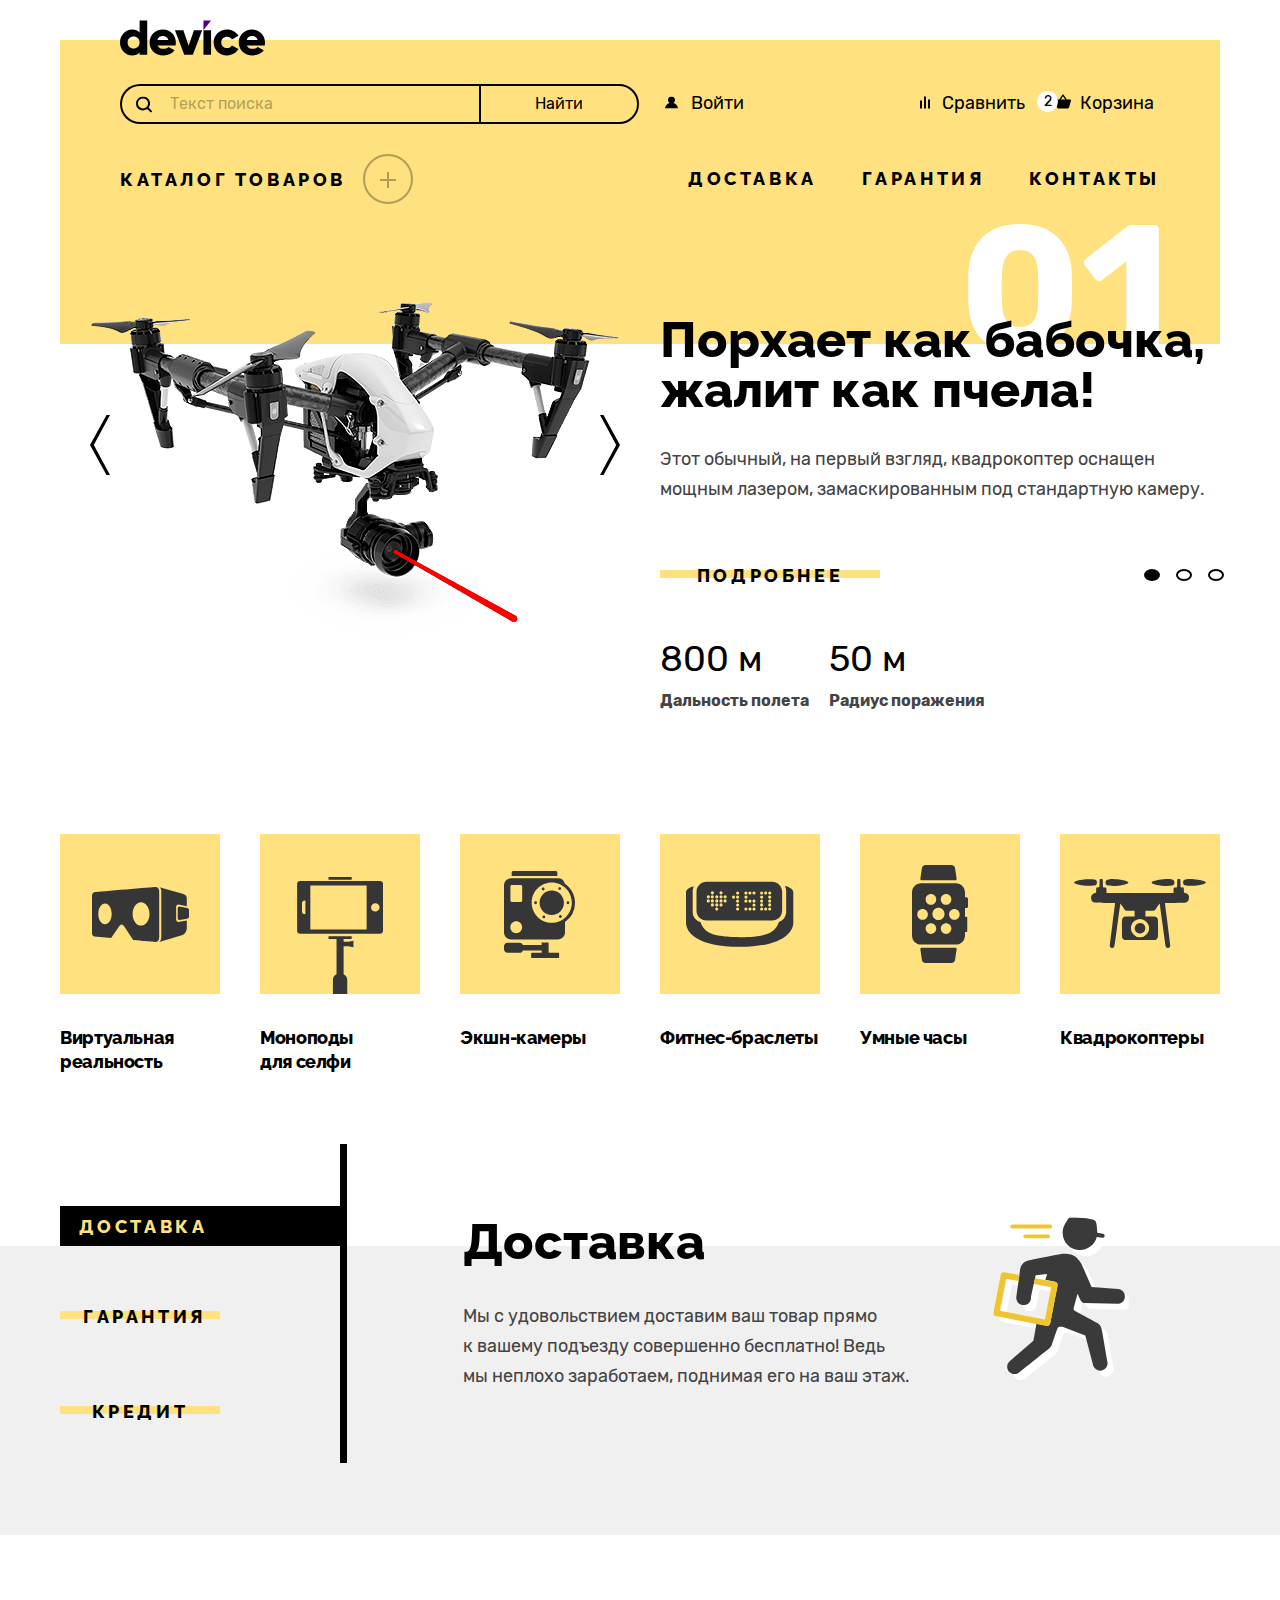
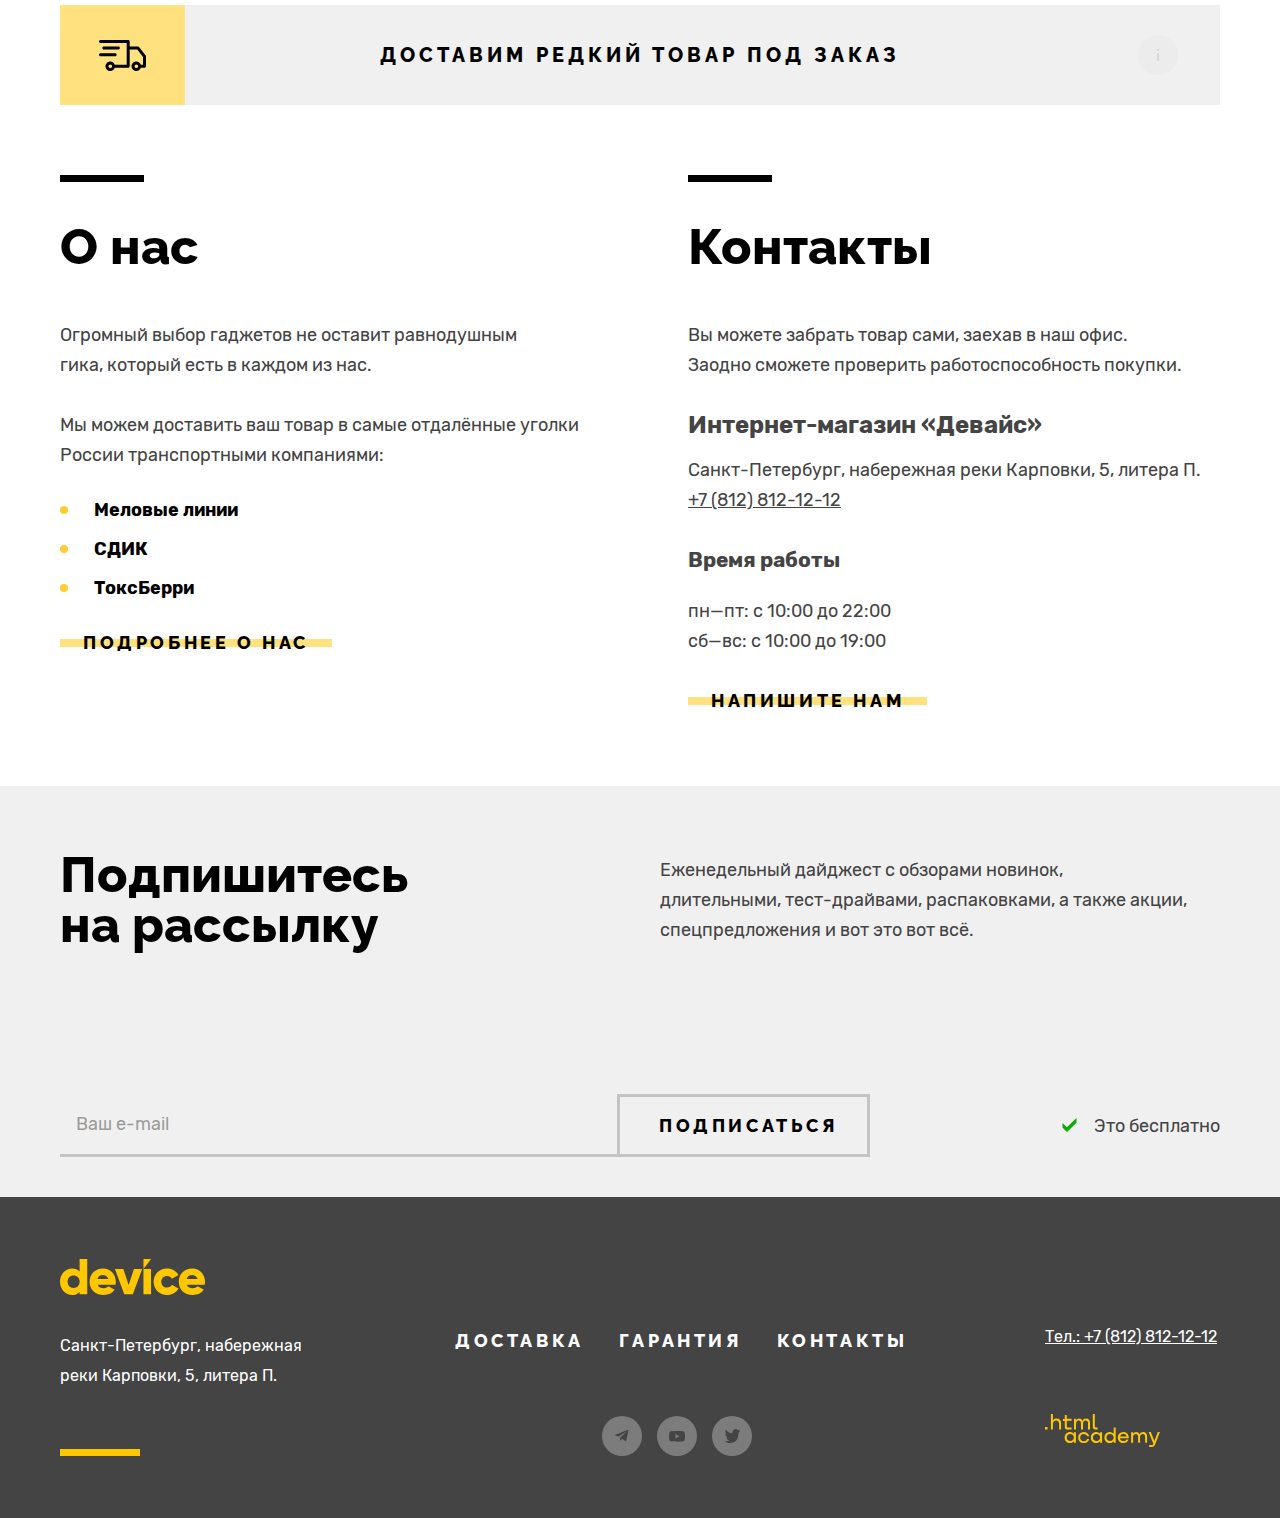
==== commit d49feb77: "Исправляет ошибки из-за которых жалуется валидатор" ====
--- a/index.html
+++ b/index.html
@@ -68,7 +68,7 @@
                   <div class="box-open-cart">
                     <button class="open-cart" type="button">Открыть корзину</button>
                   </div>
-              </li>
+              </div>
             </ul>
         </ul>
         <ul class="navigation-list reset-list">
@@ -487,14 +487,16 @@
                   placeholder="В свободной форме">
               </label>
               <div class="modal-field">
-                <label class="label-order-quantity" for="order-quantity">
-                  <span class="modal-field-title">Количество:</span>
-                  <div class="icon-modal-explation" tabindex="0"></div>
-                  <div class="icon-explation-description">
-                    <p>Постараемся найти, сколько нужно. Привезём сколько получится по требованиям
-                      к провозу багажа.</p>
+                <div class="title-order-quantity">
+                  <label class="label-order-quantity" for="order-quantity">
+                    <span class="modal-field-title">Количество:</span>
+                  </label>
+                    <div class="icon-modal-explation" tabindex="0"></div>
+                    <div class="tooltip">
+                      <p>Постараемся найти, сколько нужно. Привезём сколько получится по требованиям
+                        к провозу багажа.</p>
+                    </div>
                   </div>
-                </label>
                 <div class="order-quantity">
                   <button class="quantity-change-button button-quantity-down" type="button">
                     <span class="visually-hidden">Уменьшить количество заказа</span>
--- a/styles/styles.css
+++ b/styles/styles.css
@@ -2041,7 +2041,7 @@
   letter-spacing: 0.2em;
   padding: 8px 23px;
   position: relative;
-  z-index: 1;
+  z-index: 0;
 }
 
 
@@ -2230,7 +2230,7 @@
   padding-right: 8px;
   padding-bottom: 19px;
   color: rgba(0, 0, 0, 0.6);
-  z-index: 1;
+  z-index: 0;
 }
 
 .product-description {
@@ -2443,10 +2443,14 @@
   position: fixed;
   top: 0;
   left: 0;
-  display: flex;
+  display: none;
   width: 100%;
   height: 100%;
   background-color: rgba(240, 240, 240, 0.9);
+}
+
+.modal-active  {
+  display: flex;
 }
 
 .modal {
@@ -2582,6 +2586,10 @@
   width: 540px;
 }
 
+.title-order-quantity {
+  width: 180px;
+  position: relative;
+}
 
 .label-order-quantity {
   position: relative;
@@ -2600,7 +2608,7 @@
   background-repeat: no-repeat;
 }
 
-.icon-explation-description {
+.tooltip {
   position: absolute;
   display: none;
   top: 36px;
@@ -2612,7 +2620,7 @@
   color: #ffffff;
 }
 
-.icon-explation-description::before {
+.tooltip::before {
   position: absolute;
   top: -3px;
   left: 146px;
@@ -2623,18 +2631,18 @@
   transform: rotate(45deg);
 }
 
-.icon-explation-description p {
+.tooltip p {
   padding: 0;
   margin: 0;
   font-size: 16px;
   line-height: 20px;
 }
 
-.icon-modal-explation:hover + .icon-explation-description {
+.icon-modal-explation:hover + .tooltip {
   display: block;
 }
 
-.icon-modal-explation:focus + .icon-explation-description {
+.icon-modal-explation:focus + .tooltip {
   display: block;
 }
 
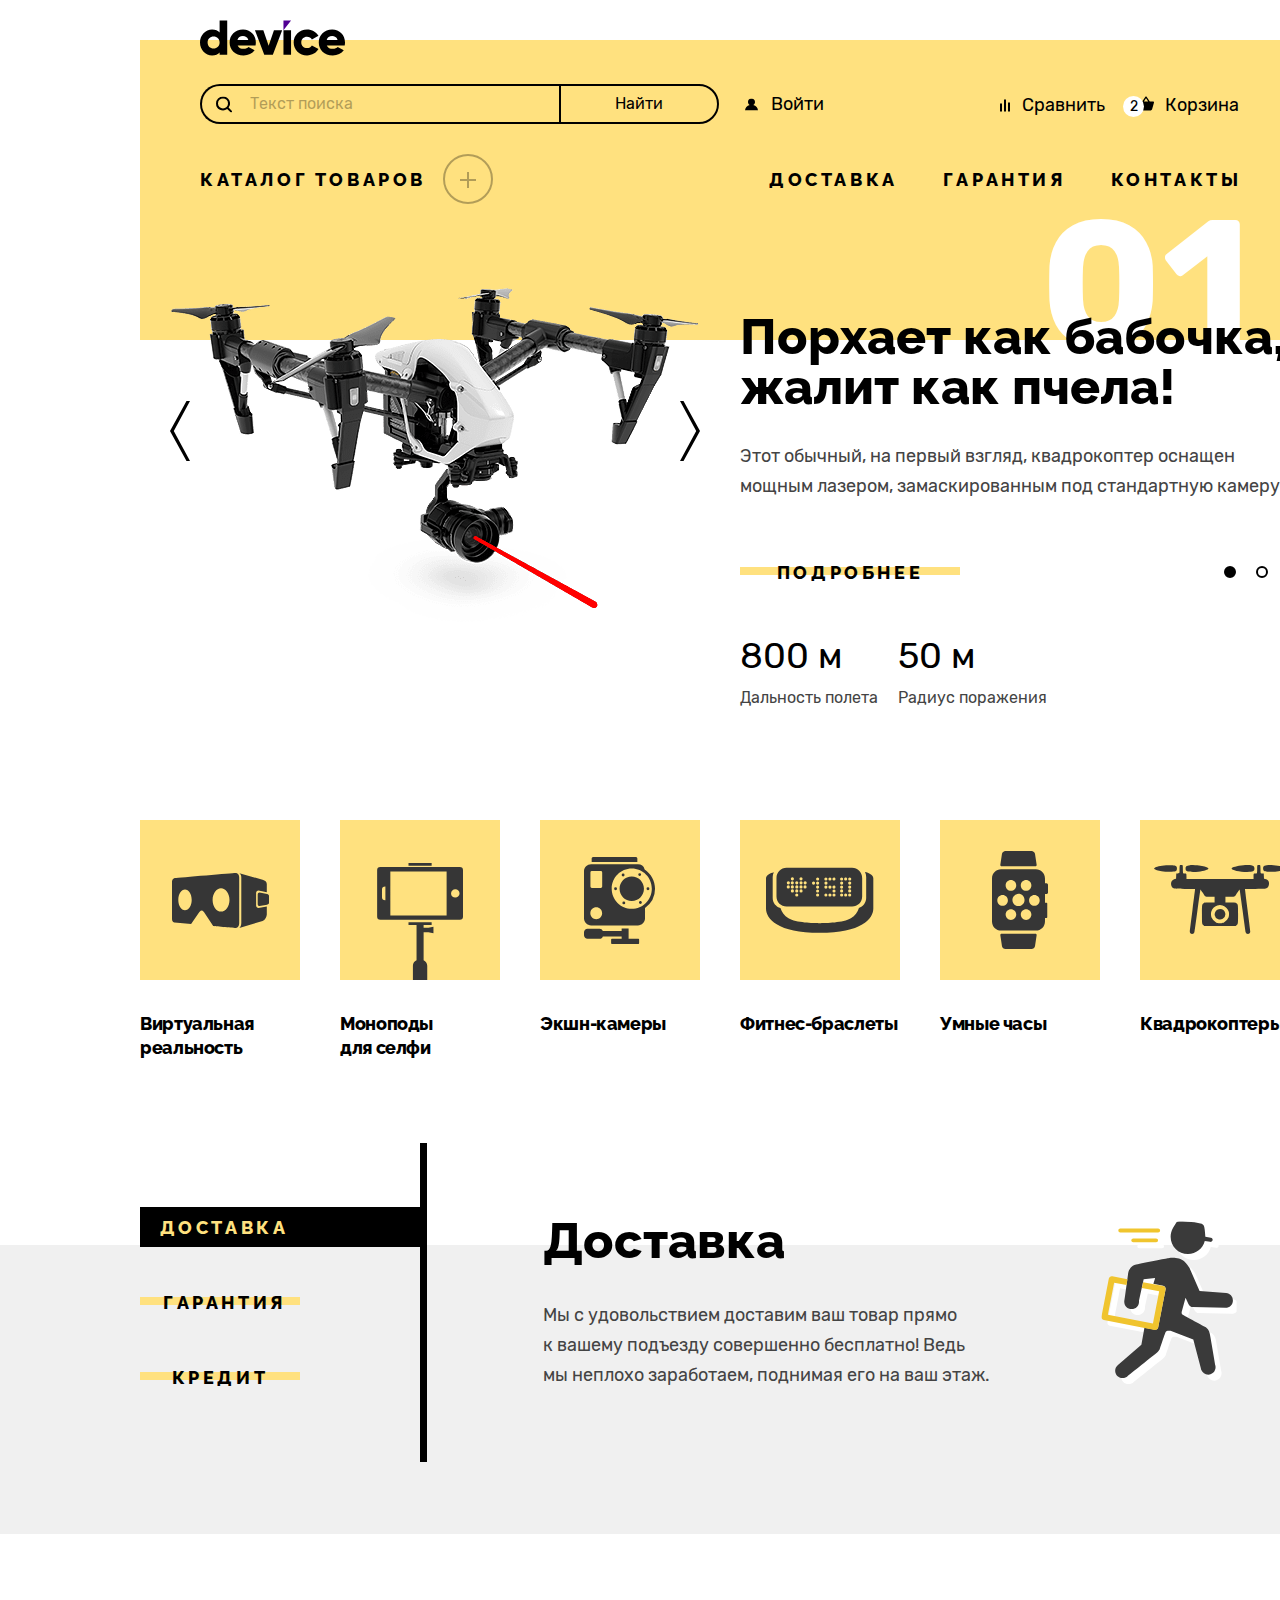
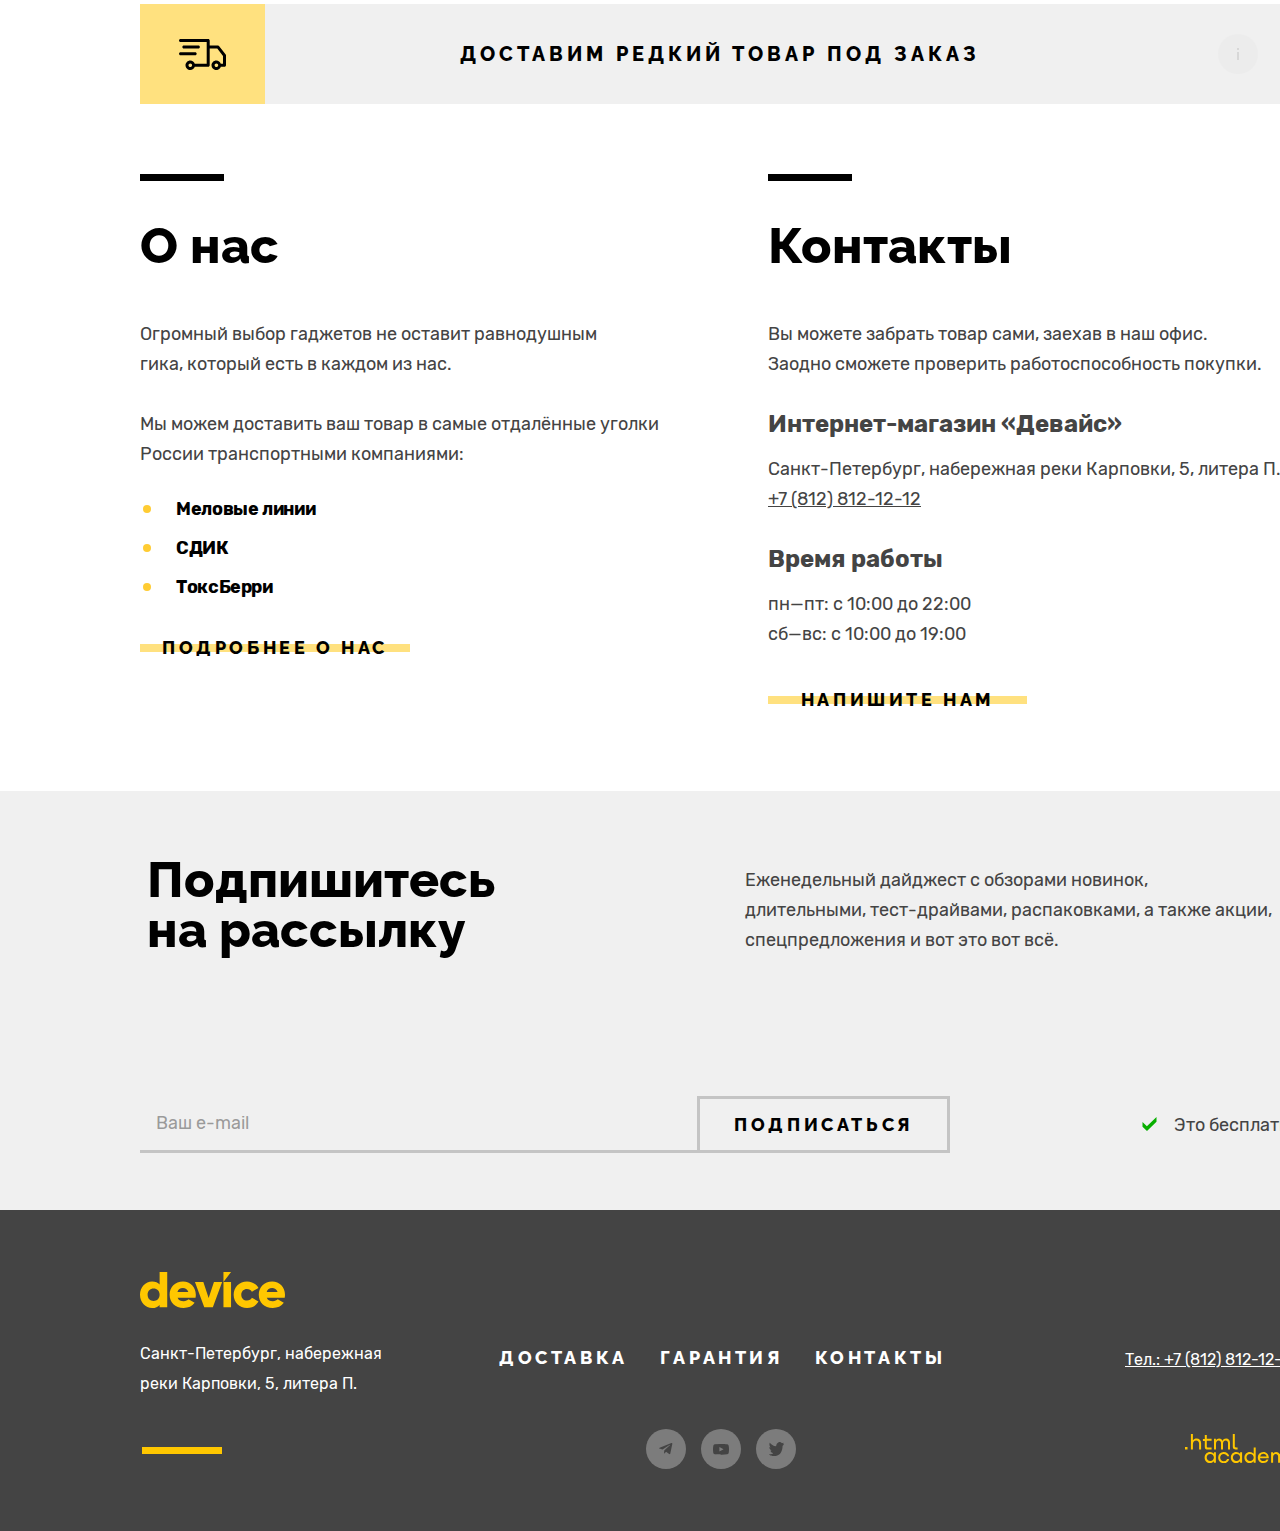
==== commit 650596cc: "Оформляет главную под пиксель пёрфект кроме 1 текста в футере" ====
--- a/index.html
+++ b/index.html
@@ -41,7 +41,7 @@
                 <a class="navigation-link compare-icon" href="#" tabindex="7">Сравнить</a>
               </li>
               <li class="navigation-item cart">
-                <button class="shop-cart-user" type="button" tabindex="8">Корзина</button>
+                <button class="shop-cart-user" type="button" tabindex="8"><span class="shop-cart-indecator">2</span>Корзина</button>
                 <div class="popover-cart">
                   <ul class="cart-list">
                     <li class="cart-item cart-clear-no">Корзина пуста</li>
@@ -114,7 +114,9 @@
         <section class="gallery">
           <h2 class="visually-hidden">Рекомендуемые устройства</h2>
           <div class="gallery-item">
-            <span class="gallery-item-number">01</span>
+            <div class="box-number-slider">
+              <span class="gallery-item-number">01</span>
+            </div>
             <div class="device">
               <button class="slider-button slider-prev" type="button">
                 <span class="visually-hidden">Предыдущее фото</span>
@@ -375,7 +377,7 @@
               <a class="contact-addres-text">Санкт-Петербург, набережная реки Карповки, 5, литера П.</a>
               <a class="contact-phone" href="tel:78128121212">+7 (812) 812-12-12</a>
             </address>
-            <h3 class="contacts-subtitle">Время работы</h3>
+            <h3 class="contact-subtitle">Время работы</h3>
             <ul class="contact-schedule">
               <li class="contact-schedule-item">пн—пт: с 10:00 до 22:00</li>
               <li class="contact-schedule-item">сб—вс: с 10:00 до 19:00</li>
@@ -396,7 +398,7 @@
             <label>
               <input class="input-email" type="email" name="user-mail" placeholder="Ваш e-mail">
             </label>
-            <button class="button button-subscribe" type="submit">Подписаться</button>
+            <button class="button-subscribe" type="submit">Подписаться</button>
           </form>
           <span class="signature-free">Это бесплатно</span>
         </div>
--- a/styles/styles.css
+++ b/styles/styles.css
@@ -30,12 +30,45 @@
   margin: 0;
   display: flex;
   flex-direction: column;
+  min-width: 1440px;
   min-height: 100%;
   font-family: "Rubik", sans-serif;
   font-size: 18px;
   line-height: 30px;
   color: #000000;
   background-color: #ffffff;
+}
+
+/* Main */
+.wrapper {
+  width: 1160px;
+  margin: 0 auto;
+  display: flex;
+}
+
+.main-container {
+  width: 1160px;
+  margin: 0 auto;
+  display: flex;
+  flex-direction: column;
+}
+
+.main-index {
+  display: flex;
+  flex-direction: column;
+  flex-grow: 1;
+}
+
+.main-catalog {
+  display: flex;
+  flex-direction: column;
+  flex-grow: 1;
+}
+
+.main-inner {
+  background-color: #f0f0f0;
+  width: 100%;
+  flex-grow: 1;
 }
 
 .visually-hidden {
@@ -99,6 +132,7 @@
   flex-direction: column;
   margin: 0 auto;
   padding: 0 60px;
+  padding-bottom: 20px;
 }
 
 
@@ -115,8 +149,7 @@
 }
 
 .navigation-list:last-of-type {
-  height: 50px;
-  align-items: center;
+  vertical-align: baseline;
 }
 
 .navigation-item {
@@ -125,10 +158,18 @@
 }
 
 .navigation-list-advantages {
-  width: 472px;
-  display: flex;
-  flex-direction: row;
-  justify-content: space-between;
+  width: 471px;
+  height: 21px;
+  display: flex;
+  align-items: baseline;
+}
+
+.navigation-list-advantages > .navigation-item {
+  height: 21px;
+}
+
+.navigation-list-advantages > .navigation-item + .navigation-item {
+  margin-left: 45px;
 }
 
 .navigation-list-advantages .navigation-link {
@@ -139,6 +180,8 @@
 
 .navigation-login {
   width: 230px;
+  height: 30px;
+  margin: auto 0;
 }
 
 .name-login {
@@ -178,10 +221,11 @@
 
 .navigation-capabilities {
   width: 240px;
-}
-
-.login,
-.user-capabilities {
+  height: 30px;
+  margin: auto 0;
+}
+
+.login {
   margin: 0;
   padding: 0;
   display: flex;
@@ -189,6 +233,17 @@
   list-style: none;
   justify-content: space-between;
   align-items: baseline;
+}
+
+.user-capabilities {
+  margin: 0;
+  padding: 0;
+  display: flex;
+  flex-direction: row;
+  list-style: none;
+  justify-content: space-between;
+  align-items: baseline;
+  width: 245px;
 }
 
 .compare-icon {
@@ -326,6 +381,7 @@
 /* <-- Cart --> */
 .cart {
   position: relative;
+  justify-self: flex-end;
 }
 
 .shop-cart-user {
@@ -341,11 +397,10 @@
   padding-left: 43px;
   background-image: url("../images/header/cart.svg");
   background-repeat: no-repeat;
-  background-position: 18px center;
-}
-
-.shop-cart-user::before {
-  content: "2";
+  background-position: 16px 7px;
+}
+
+.shop-cart-indecator {
   position: absolute;
   font-size: 14px;
   width: 21px;
@@ -353,8 +408,8 @@
   line-height: 21px;
   background-color: #ffffff;
   border-radius: 50%;
-  left: 0;
-  top: calc((30px - 21px)/2);
+  top: 7px;
+  left: 1px;
 }
 
 .shop-cart-user:hover {
@@ -662,24 +717,32 @@
 }
 
 /* Gallery */
+.box-number-slider {
+  position: absolute;
+  z-index: -1;
+  margin-top: -5px;
+  width: 100%;
+  height: 121px;
+  text-align: right;
+  background-color: #ffe17f;
+}
+
 .gallery-item-number {
   position: absolute;
-  z-index: -1;
+  bottom: 39px;
+  right: 49px;
   color: #ffffff;
-  background-color: #ffe17f;
-  width: 1040px;
-  padding-top: 19px;
-  padding-left: 70px;
-  padding-right: 50px;
-  text-align: end;
   vertical-align: bottom;
   font-size: 180px;
   font-weight: 700;
-  line-height: 135px;
-  height: 121px;
-}
+  line-height: 30px;
+}
+
+
 
 .gallery {
+  position: relative;
+  z-index: 0;
   margin: 0;
   margin-bottom: 70px;
   padding: 0;
@@ -739,13 +802,15 @@
 
 .slider-description {
   width: 560px;
-  margin-top: 111px;
+  margin-top: 88px;
   display: flex;
   flex-direction: column;
   align-items: flex-start;
 }
 
 .device {
+  pointer-events: none;
+  margin-top: -34px;
   width: 560px;
   height: 560px;
   display: flex;
@@ -831,9 +896,11 @@
 .slider-pagination-button {
   position: absolute;
   width: 12px;
+  padding: 0;
   height: 12px;
   border: 2px solid #000000;
   background-color: #ffffff;
+  box-sizing: border-box;
   border-radius: 50%;
   cursor: pointer;
 }
@@ -864,7 +931,6 @@
   display: grid;
   row-gap: 12px;
   column-gap: 20px;
-  justify-items: flex-start;
 }
 
 .characteristics-device dd {
@@ -876,8 +942,9 @@
 
 .characteristics-device dt {
   font-size: 16px;
+  line-height: 30px;
   color: #444444;
-  font-weight: 700;
+  font-weight: 400;
   grid-row: 2/3;
 }
 
@@ -976,7 +1043,7 @@
 
 /* Advantages */
 .advantages {
-  margin-top: 172px;
+  margin-top: 185px;
   margin-bottom: 70px;
   padding: 0;
   height: 289px;
@@ -991,13 +1058,22 @@
 }
 
 .advantages-list {
+  position: relative;
   height: 319px;
-  width: 280px;
+  width: 287px;
   display: flex;
   flex-direction: column;
-  border-right: 7px solid #000000;
-}
-
+}
+
+.advantages-list::after {
+  position: absolute;
+  top: 0;
+  right: 0;
+  content: "";
+  width: 7px;
+  height: 100%;
+  background-color: #000000;
+}
 
 .advantages-item {
   position: relative;
@@ -1009,12 +1085,12 @@
 
 
 .advantages-item:first-child {
-  margin-top: 62px;
-  margin-bottom: 50px;
+  margin-top: 64px;
+  margin-bottom: 35px;
 }
 
 .advantages-item:last-child {
-  margin-top: 55px;
+  margin-top: 35px;
   margin-bottom: 0;
 }
 
@@ -1046,7 +1122,8 @@
 }
 
 .advantages-image-delivery {
-  margin-right: 63px;
+  margin-top: 5px;
+  margin-right: 35px;
 }
 
 /* Button */
@@ -1114,7 +1191,7 @@
   background-color: #000000;
   color: #ffe17f;
   width: 100%;
-  padding-right: 120px;
+  padding-right: 125px;
   letter-spacing: 0.2em;
   text-align: center;
 }
@@ -1146,8 +1223,21 @@
 
 .transport-company-item {
   position: relative;
-  padding-left: 34px;
+  padding-left: 36px;
   margin-bottom: 19px;
+}
+
+.transport-company-item:last-child {
+  margin-bottom: 32px;
+}
+
+.transport-company-name {
+  font-family: 'Rubik';
+  font-style: normal;
+  font-weight: 700;
+  font-size: 18px;
+  line-height: 20px;
+  letter-spacing: -0.02em;
 }
 
 .transport-company-item::before {
@@ -1158,7 +1248,7 @@
   background-color: #FFCC33;
   border-radius: 50%;
   top: 6px;
-  left: 0;
+  left: 3px;
 }
 
 .button-delivery {
@@ -1276,35 +1366,28 @@
   background-color: #000000;
 }
 
+
+.contact-link,
 .about-us-link {
-  font-family: "Raleway", sans-serif;
-  font-weight: 800;
-  font-size: 18px;
-  line-height: 21px;
-  text-decoration: none;
-  text-transform: uppercase;
-  color: #000000;
-  width: 270px;
-  height: 40px;
-  letter-spacing: 0.2em;
-  padding: 8px 23px;
-  position: relative;
-
-}
-
-.contact-link {
+  display: inline-block;
   font-family: "Raleway", sans-serif;
   font-weight: 800;
   font-size: 18px;
   line-height: 21px;
   text-decoration: none;
   height: 40px;
-  width: 259px;
+  min-width: 259px;
   text-transform: uppercase;
+  text-align: center;
   color: #000000;
+  box-sizing: border-box;
+  padding: 8px 0;
   letter-spacing: 0.2em;
-  padding: 8px 23px;
   position: relative;
+}
+
+.about-us-link {
+  width: 270px;
 }
 
 .contact-link::before,
@@ -1332,6 +1415,8 @@
 
 .contact-link:active::before,
 .about-us-link:active::before {
+  height: 40px;
+  top: 0;
   background-color: #FFCC33;
 }
 
@@ -1363,7 +1448,7 @@
 
 .contact-schedule {
   margin: 0;
-  margin-bottom: 30px;
+  margin-bottom: 32px;
   padding: 0;
   list-style-type: none;
 }
@@ -1372,7 +1457,7 @@
 .mailing {
   display: flex;
   padding-top: 64px;
-  padding-bottom: 40px;
+  padding-bottom: 57px;
   flex-direction: column;
   justify-content: space-between;
   width: 100%;
@@ -1383,11 +1468,12 @@
   display: flex;
   justify-content: space-between;
   align-items: center;
-  padding-bottom: 144px;
+  padding-bottom: 141px;
 }
 
 .mailing-title {
   margin: 0;
+  margin-left: 7px;
   padding: 0;
   font-family: "Raleway", sans-serif;
   font-weight: 800;
@@ -1398,8 +1484,10 @@
 
 .mailing-text {
   margin: 0;
-  padding: 0;
+  padding-top: 10px;
+  padding-left: 5px;
   width: 560px;
+  box-sizing: border-box;
   font-family: "Rubik", sans-serif;
   font-weight: 400;
   font-size: 18px;
@@ -1414,7 +1502,7 @@
   line-height: 30px;
   margin: 0;
   width: 557px;
-  height: 63px;
+  height: 57px;
   box-sizing: border-box;
   border: 0;
   color: rgba(68, 68, 68, 1);
@@ -1444,8 +1532,8 @@
 }
 
 .submit-email {
-  margin-bottom: 56px;
-  display: flex;
+  display: flex;
+  min-width: 1158px;
   flex-direction: row;
   align-items: flex-end;
   justify-content: space-between;
@@ -1455,7 +1543,8 @@
   margin: 0;
   box-sizing: border-box;
   width: 253px;
-  padding: 18px 39px;
+  height: 57px;
+  text-align: center;
   letter-spacing: 0.2em;
   border: 3px solid #C4C4C4;
 }
@@ -1515,12 +1604,11 @@
   flex-direction: row;
   margin: 62px auto;
   width: 1160px;
-  justify-content: space-between;
 }
 
 .page-footer-logo {
   display: block;
-  margin-bottom: 35px;
+  margin-bottom: 30px;
 }
 
 .page-footer-logo:hover {
@@ -1531,6 +1619,7 @@
   display: block;
   width: 145px;
   cursor: pointer;
+
 }
 
 .footer-logo-link:focus {
@@ -1542,8 +1631,10 @@
   opacity: 0.3;
 }
 
+
+
 .page-footer .contact-address-text {
-  width: 175px;
+  width: 239px;
   font-family: "Rubik", sans-serif;
   font-style: normal;
   font-weight: 400;
@@ -1563,13 +1654,13 @@
   display: flex;
   flex-direction: row;
   justify-content: space-between;
-  margin-bottom: 60px;
+  margin-bottom: 56px;
 }
 
 .footer-advantages-item {
   text-transform: uppercase;
   letter-spacing: 0.2em;
-  margin-right: 35px;
+  margin-right: 32px;
 }
 
 .footer-advantages-item:last-child {
@@ -1667,6 +1758,7 @@
 .footer-contacts {
   width: 249px;
   position: relative;
+  margin-right: 110px;
 }
 
 .footer-contacts::before {
@@ -1674,8 +1766,9 @@
   content: "";
   width: 80px;
   height: 7px;
+  left: 2px;
   background-color: #FFC700;
-  bottom: 0;
+  bottom: 15px;
 }
 
 .footer-contact-phone {
@@ -1706,14 +1799,20 @@
 }
 
 .footer-contact-addres {
-  margin-bottom: 63px;
+  margin-bottom: 60px;
 }
 
 .footer-contacts-phone {
   width: 175px;
+  margin-left: auto;
   display: flex;
   flex-direction: column;
   justify-content: flex-end;
+}
+
+.logo-htmlacademy-link {
+  margin-left: 60px;
+  margin-bottom: -7px;
 }
 
 .logo-htmlacademy-link svg {
@@ -2418,25 +2517,7 @@
   color: rgba(0, 0, 0, 0.3);
 }
 
-/* Main */
-.wrapper {
-  width: 1160px;
-  margin: 0 auto;
-  display: flex;
-}
-
-.main-container {
-  width: 1160px;
-  margin: 0 auto;
-  display: flex;
-  flex-direction: column;
-  flex-grow: 1;
-}
-
-.main-inner {
-  background-color: #f0f0f0;
-  width: 100%;
-}
+
 
 /* <-- Modal window--> */
 .modal-container {
@@ -2449,7 +2530,7 @@
   background-color: rgba(240, 240, 240, 0.9);
 }
 
-.modal-active  {
+.modal-active {
   display: flex;
 }
 
@@ -2564,7 +2645,7 @@
   outline: solid 2px #FF3D3D;
 }
 
-.modal-user-email.error  + .form-field-subtext {
+.modal-user-email.error + .form-field-subtext {
   color: #FF3D3D;
 }
 
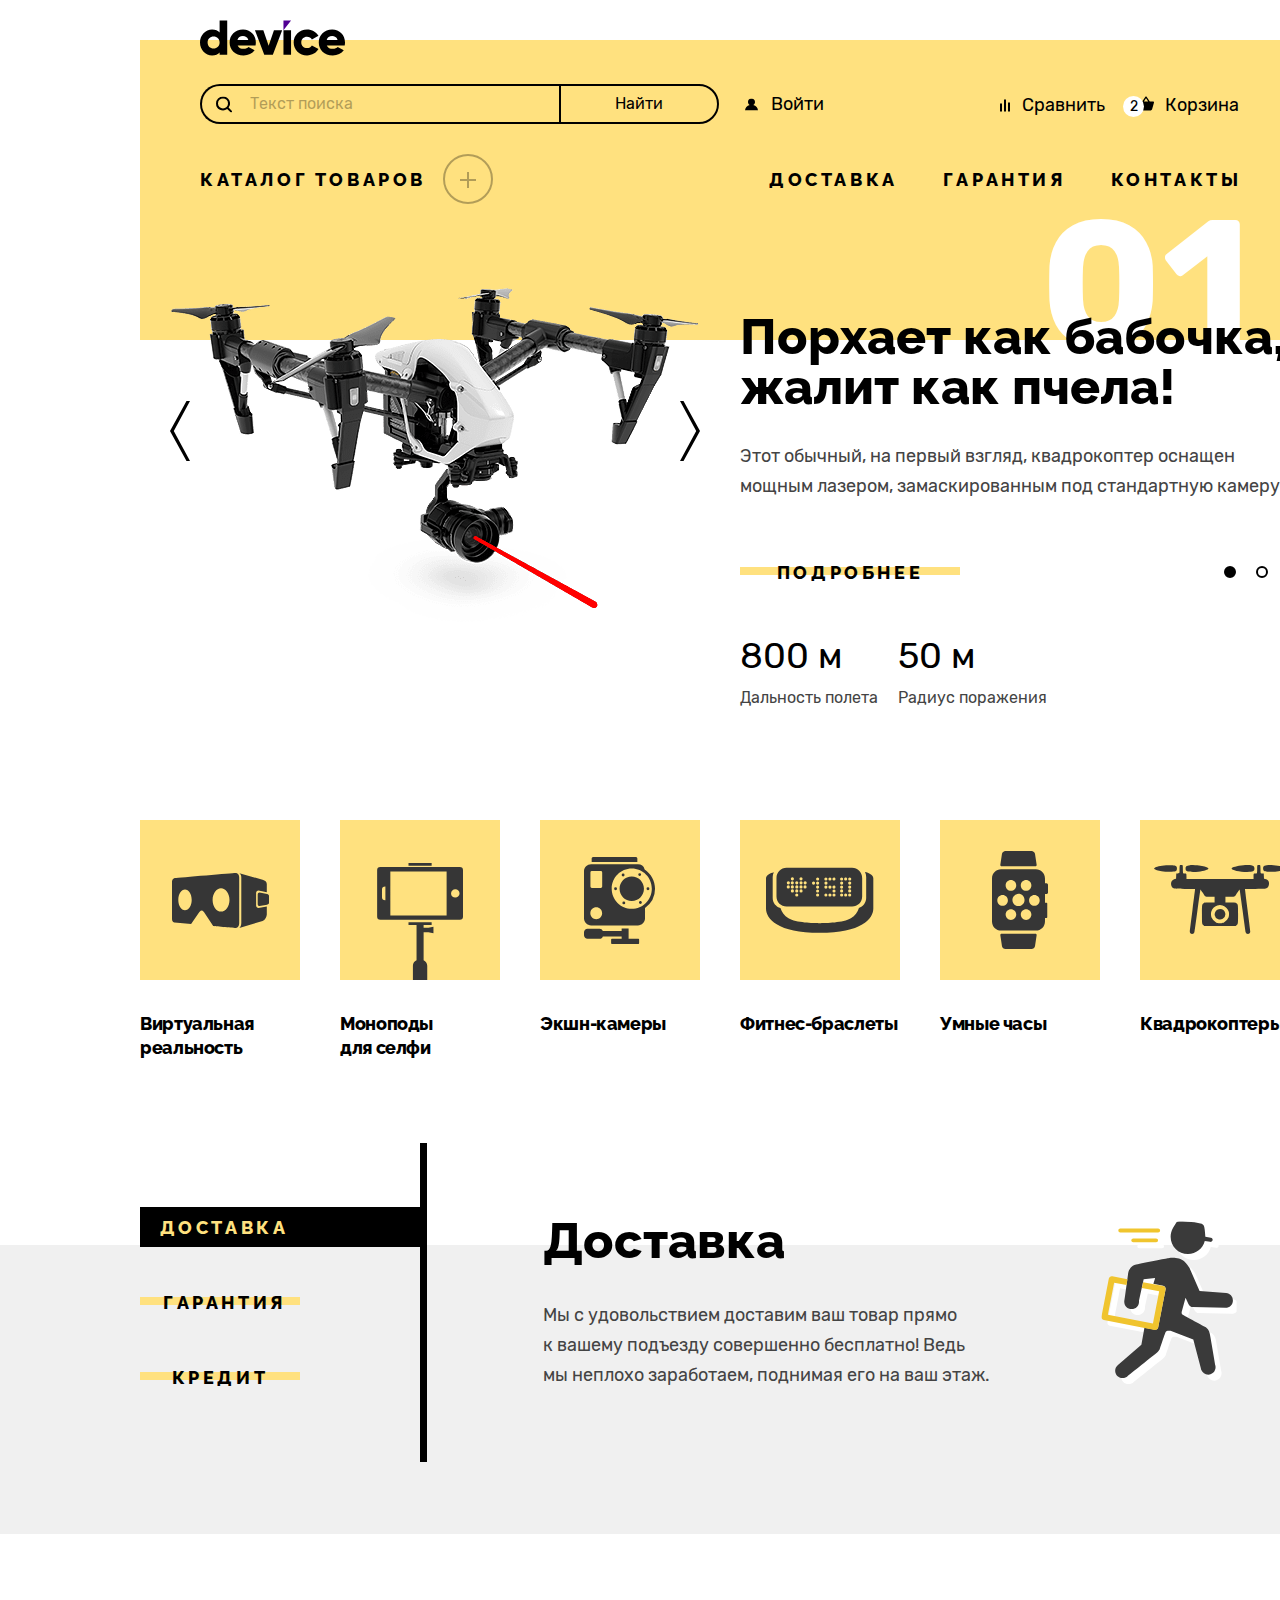
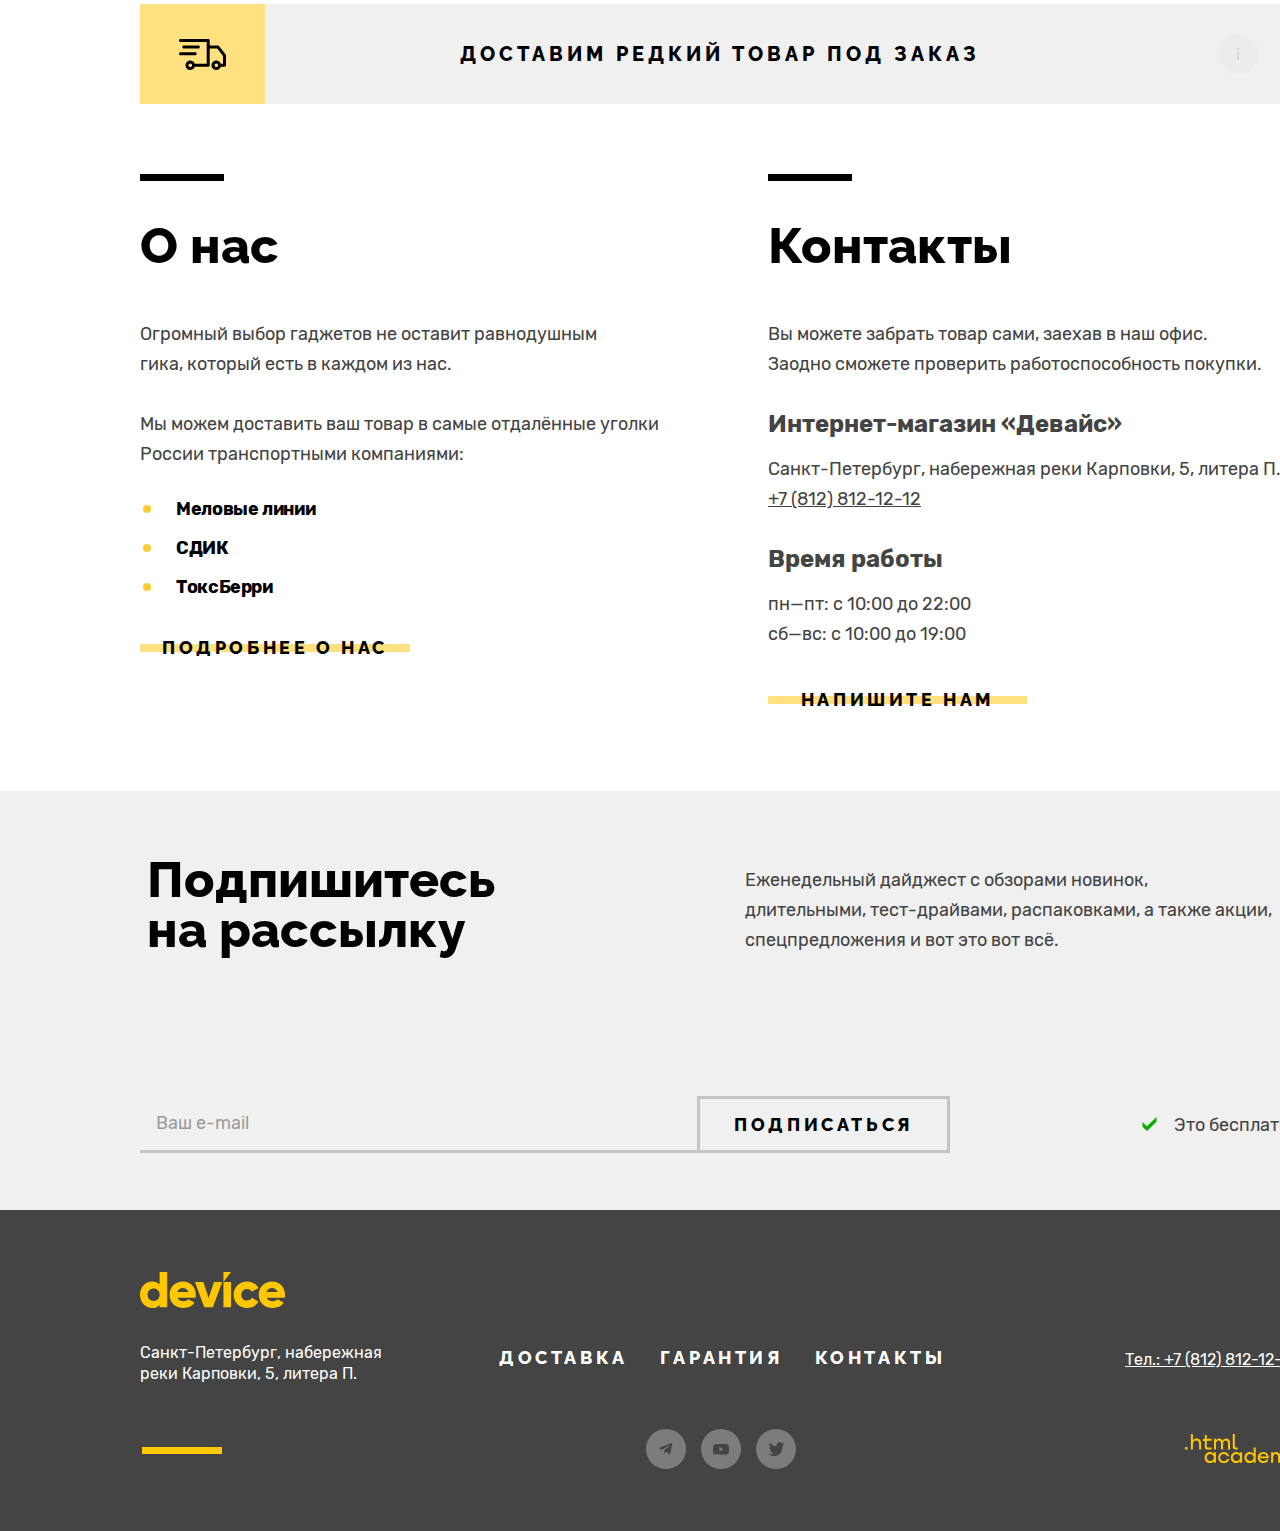
==== commit 7c4a3b15: "Merge pull request #10 from Totinkan141/master" ====
--- a/index.html
+++ b/index.html
@@ -162,7 +162,9 @@
             </div>
           </div>
           <div class="gallery-item visually-hidden">
-            <span class="gallery-item-number">02</span>
+            <div class="box-number-slider">
+              <span class="gallery-item-number">02</span>
+          </div>
             <div class="device">
               <button class="slider-button slider-prev" type="button">
                 <span class="visually-hidden">Предыдущее фото</span>
@@ -206,7 +208,9 @@
             </div>
           </div>
           <div class="gallery-item visually-hidden">
-            <span class="gallery-item-number">03</span>
+            <div class="box-number-slider">
+              <span class="gallery-item-number">03</span>
+            </div>
             <div class="device">
               <button class="slider-button slider-prev" type="button">
                 <span class="visually-hidden">Предыдущее фото</span>
@@ -475,11 +479,11 @@
               <label class="modal-field label-user-name">
                 <span class="modal-field-title">Ваше имя:</span>
                 <input class="order-form-field modal-user-name" type="text" name="user-name" placeholder="Введите имя">
-                <span class="form-field-subtext">Добавьте имя</span>
+                <span class="form-field-subtext visually-hidden">Добавьте имя</span>
               </label>
               <label class="modal-field label-user-email">
                 <span class="modal-field-title">Ваш e-mail:</span>
-                <input class="order-form-field modal-user-email" disabled type="email" name="user-email" content="почта"
+                <input class="order-form-field  modal-user-email error" type="email" name="user-email" content="почта"
                   placeholder="Введите ваш e-mail">
                 <span class="form-field-subtext">Забавный у вас адрес</span>
               </label>
--- a/styles/styles.css
+++ b/styles/styles.css
@@ -93,10 +93,10 @@
 }
 
 .page-header-catalog {
-  margin-top: 40px;
+  margin-top: 38px;
   margin-left: auto;
   margin-right: auto;
-  min-height: 186px;
+  min-height: 188px;
   color: #000000;
   background-color: #ffe17f;
 }
@@ -140,6 +140,7 @@
   width: 100%;
   display: flex;
   flex-direction: row;
+  flex-wrap: wrap;
   justify-content: space-between;
   align-items: baseline;
 }
@@ -429,8 +430,8 @@
 .popover-cart {
   position: absolute;
   z-index: 1;
-  top: 36px;
-  right: -77px;
+  top: 38px;
+  right: -72px;
   width: 320px;
   min-height: 218px;
   box-sizing: border-box;
@@ -541,6 +542,11 @@
   height: 44px;
   padding-left: 20px;
   padding-right: 20px;
+  font-family: 'Rubik';
+  font-style: normal;
+  font-weight: 400;
+  font-size: 16px;
+  line-height: 20px;
   color: #ffffff;
   align-items: center;
 }
@@ -615,7 +621,7 @@
   display: none;
   width: 1160px;
   height: 160px;
-  top: 56px;
+  top: 52px;
   left: -60px;
   padding-top: 14px;
   padding-left: 60px;
@@ -641,7 +647,11 @@
 .subcatalog-list {
   padding: 0;
   list-style-type: none;
-  margin-right: 50px;
+  margin-right: 60px;
+}
+
+.subcatalog-list:nth-child(2) {
+  margin-right: 70px;
 }
 
 .subcatalog-list:last-child {
@@ -656,7 +666,7 @@
 }
 
 .subcatalog-item + .subcatalog-item {
-  margin-top: 1em;
+  margin-top: 14px;
 }
 
 .navigation-item:focus-within .popover-subcatalog {
@@ -904,6 +914,8 @@
   border-radius: 50%;
   cursor: pointer;
 }
+
+
 
 .slider-pagination-button-active {
   background-color: #000000;
@@ -1608,7 +1620,7 @@
 
 .page-footer-logo {
   display: block;
-  margin-bottom: 30px;
+  margin-bottom: 34px;
 }
 
 .page-footer-logo:hover {
@@ -1761,6 +1773,10 @@
   margin-right: 110px;
 }
 
+.footer-contacts .contact-addres {
+  line-height: 20px;
+}
+
 .footer-contacts::before {
   position: absolute;
   content: "";
@@ -1834,7 +1850,7 @@
 }
 
 .inner-header {
-  margin-top: 35px;
+  margin-top: 36px;
   margin-left: 60px;
   margin-bottom: 35px;
   display: block;
@@ -1909,9 +1925,8 @@
 }
 
 .catalog-product {
-  margin-left: 60px;
-  margin-right: 40px;
-  width: 220px;
+  margin: 0 auto;
+  width: 200px;
   display: flex;
   flex-direction: column;
   justify-content: flex-start;
@@ -1919,11 +1934,13 @@
 
 .catalog-filter {
   margin: 0;
+  margin-left: -4px;
   padding: 0;
 }
 
 .range {
   position: relative;
+  margin-bottom: 65px;
 }
 
 .range-scale {
@@ -2019,17 +2036,20 @@
 .catalog-filter-group {
   padding: 0;
   border: 0;
-  margin-bottom: 35px;
 }
 
 .catalog-filter-group:first-child .catalog-filter-title {
-  margin-bottom: 27px;
+  margin-bottom: 28px;
+}
+
+.catalog-filter-list {
+  margin-bottom: 33px;
 }
 
 .catalog-filter-title {
   width: 100%;
-  padding-top: 10px;
-  margin-bottom: 20px;
+  padding-top: 12px;
+  margin-bottom: 21px;
   font-family: "Rubik", sans-serif;
   font-weight: 700;
   font-size: 18px;
@@ -2064,13 +2084,10 @@
 
 .control-mark {
   position: absolute;
-  top: 0;
-  left: 0;
-  right: 0;
-  bottom: 0;
-  width: 20px;
-  height: 20px;
-  box-sizing: border-box;
+  top: -1px;
+  left: 1px;
+  width: 16px;
+  height: 16px;
   border: 2px solid #cccccc;
   border-radius: 3px;
 }
@@ -2140,6 +2157,8 @@
   letter-spacing: 0.2em;
   padding: 8px 23px;
   position: relative;
+  top: 4px;
+  left: 4px;
   z-index: 0;
 }
 
@@ -2231,7 +2250,7 @@
 
 .catalog-product-title {
   margin-top: 25px;
-  margin-bottom: 60px;
+  margin-bottom: 58px;
   font-family: "Raleway", sans-serif;
   font-weight: 800;
   font-size: 16px;
@@ -2426,16 +2445,26 @@
   background-color: #FFCC33;
 }
 
-
-
 /* Pagination */
 
 .button-show-more {
+  display: flex;
+  align-items: center;
   margin: 0 auto 44px;
   width: 760px;
   padding: 15px;
   border: 3px solid #E5E5E5;
   letter-spacing: 0.2em;
+}
+
+.button-show-more > span {
+  margin: auto;
+  font-family: 'Raleway';
+  font-style: normal;
+  font-weight: 800;
+  font-size: 16px;
+  line-height: 19px;
+  height: 19px;
 }
 
 .button-show-more:hover {
@@ -2495,6 +2524,11 @@
   box-sizing: border-box;
 }
 
+.pagination-button-next {
+  padding-left: 28px;
+  padding-right: 22px;
+}
+
 .pagination-block {
   margin: 0 auto;
   width: 760px;
@@ -2548,8 +2582,8 @@
 
 .modal-close-button {
   position: absolute;
-  top: 74px;
-  right: 96px;
+  top: 73px;
+  right: 70px;
   width: 26px;
   height: 26px;
   padding: 0;
@@ -2643,6 +2677,7 @@
 
 .modal-user-email.error {
   outline: solid 2px #FF3D3D;
+  outline-offset: -2px;
 }
 
 .modal-user-email.error + .form-field-subtext {
@@ -2670,6 +2705,8 @@
 .title-order-quantity {
   width: 180px;
   position: relative;
+  margin-top: -7px;
+  margin-bottom: 7px;
 }
 
 .label-order-quantity {
